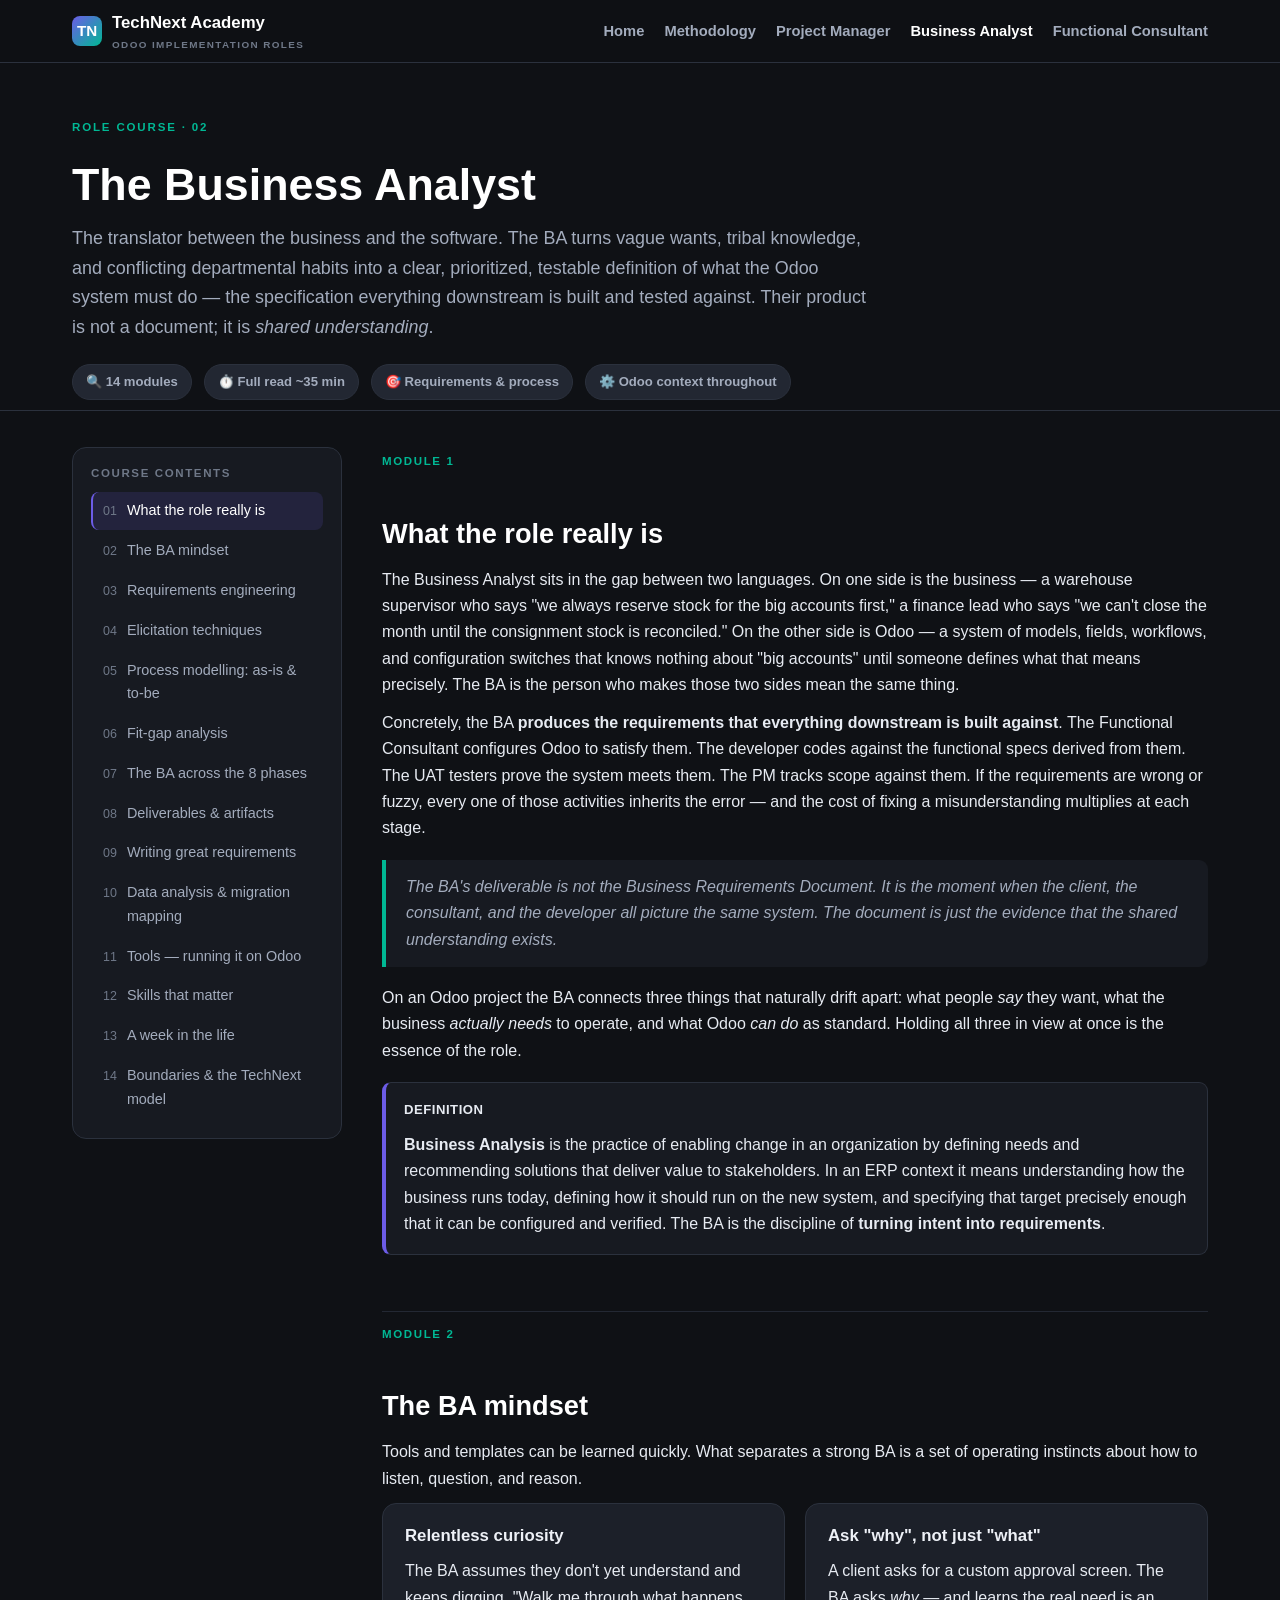
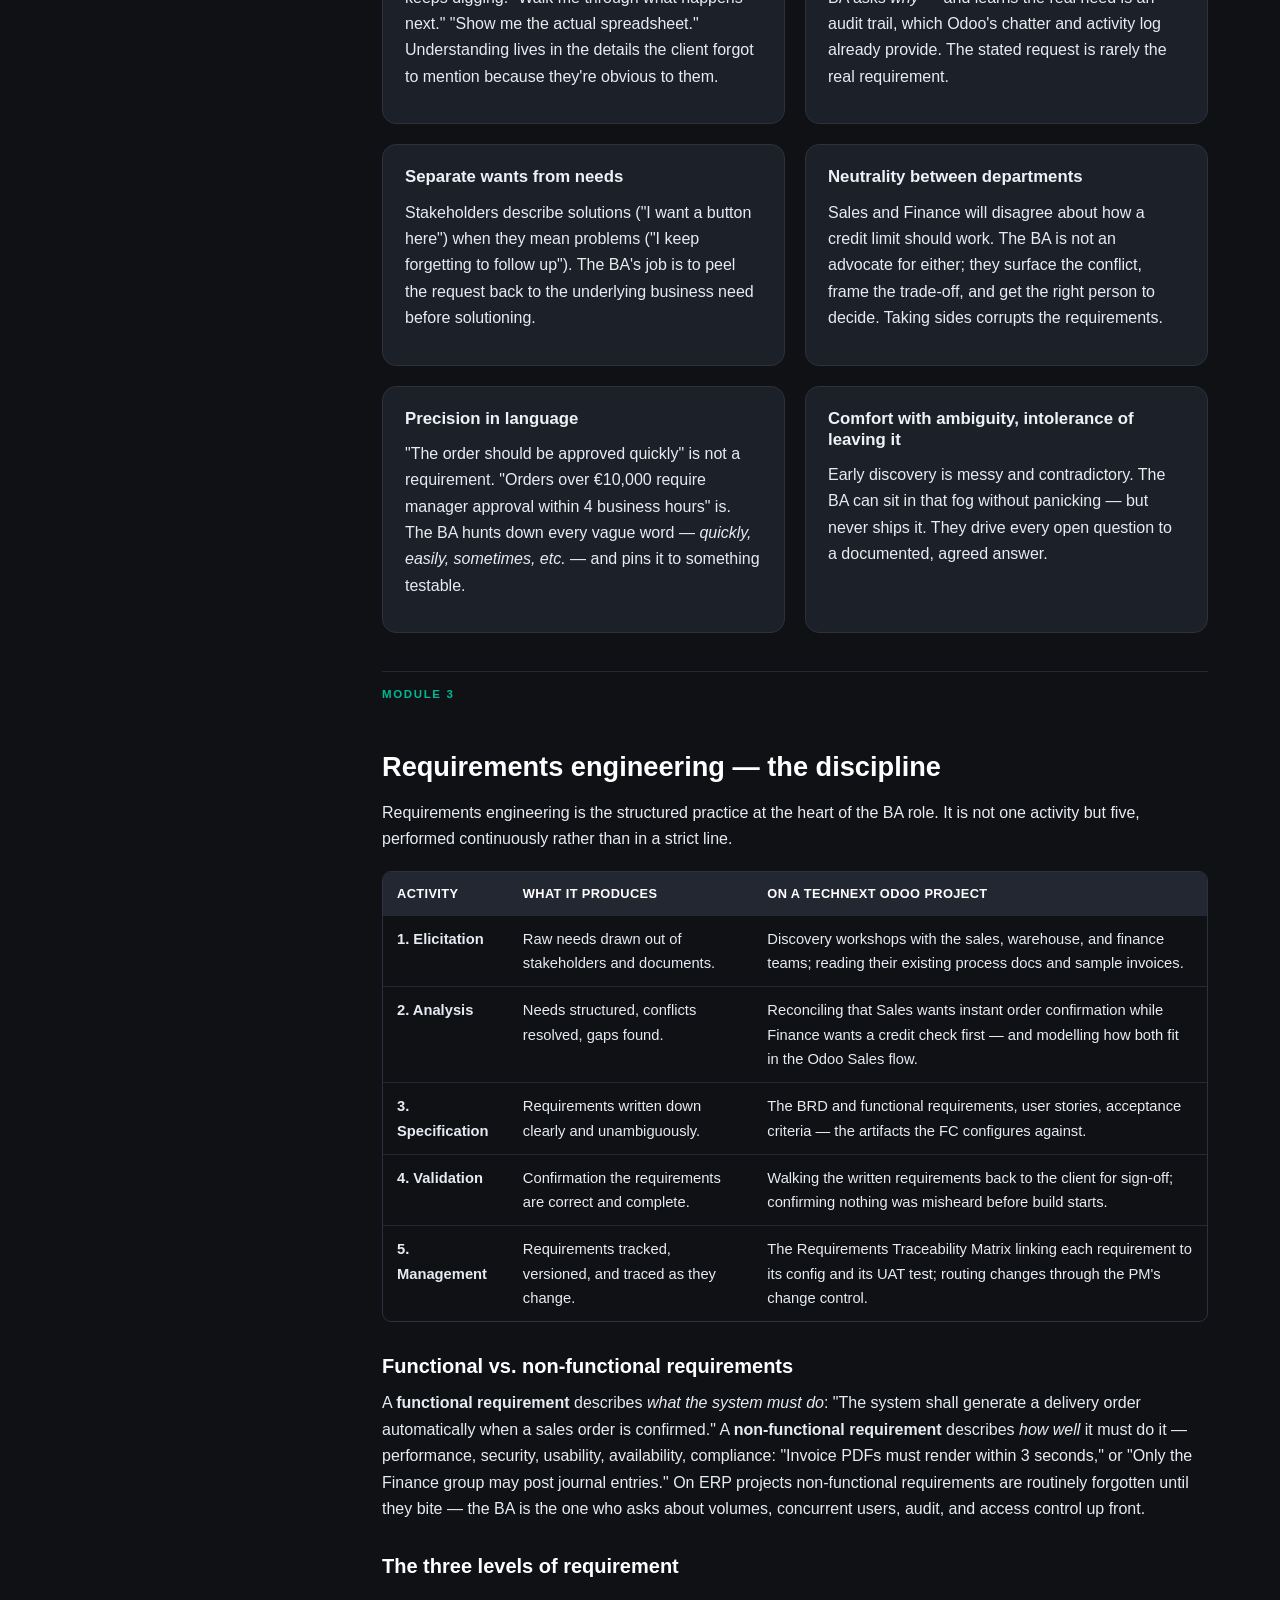
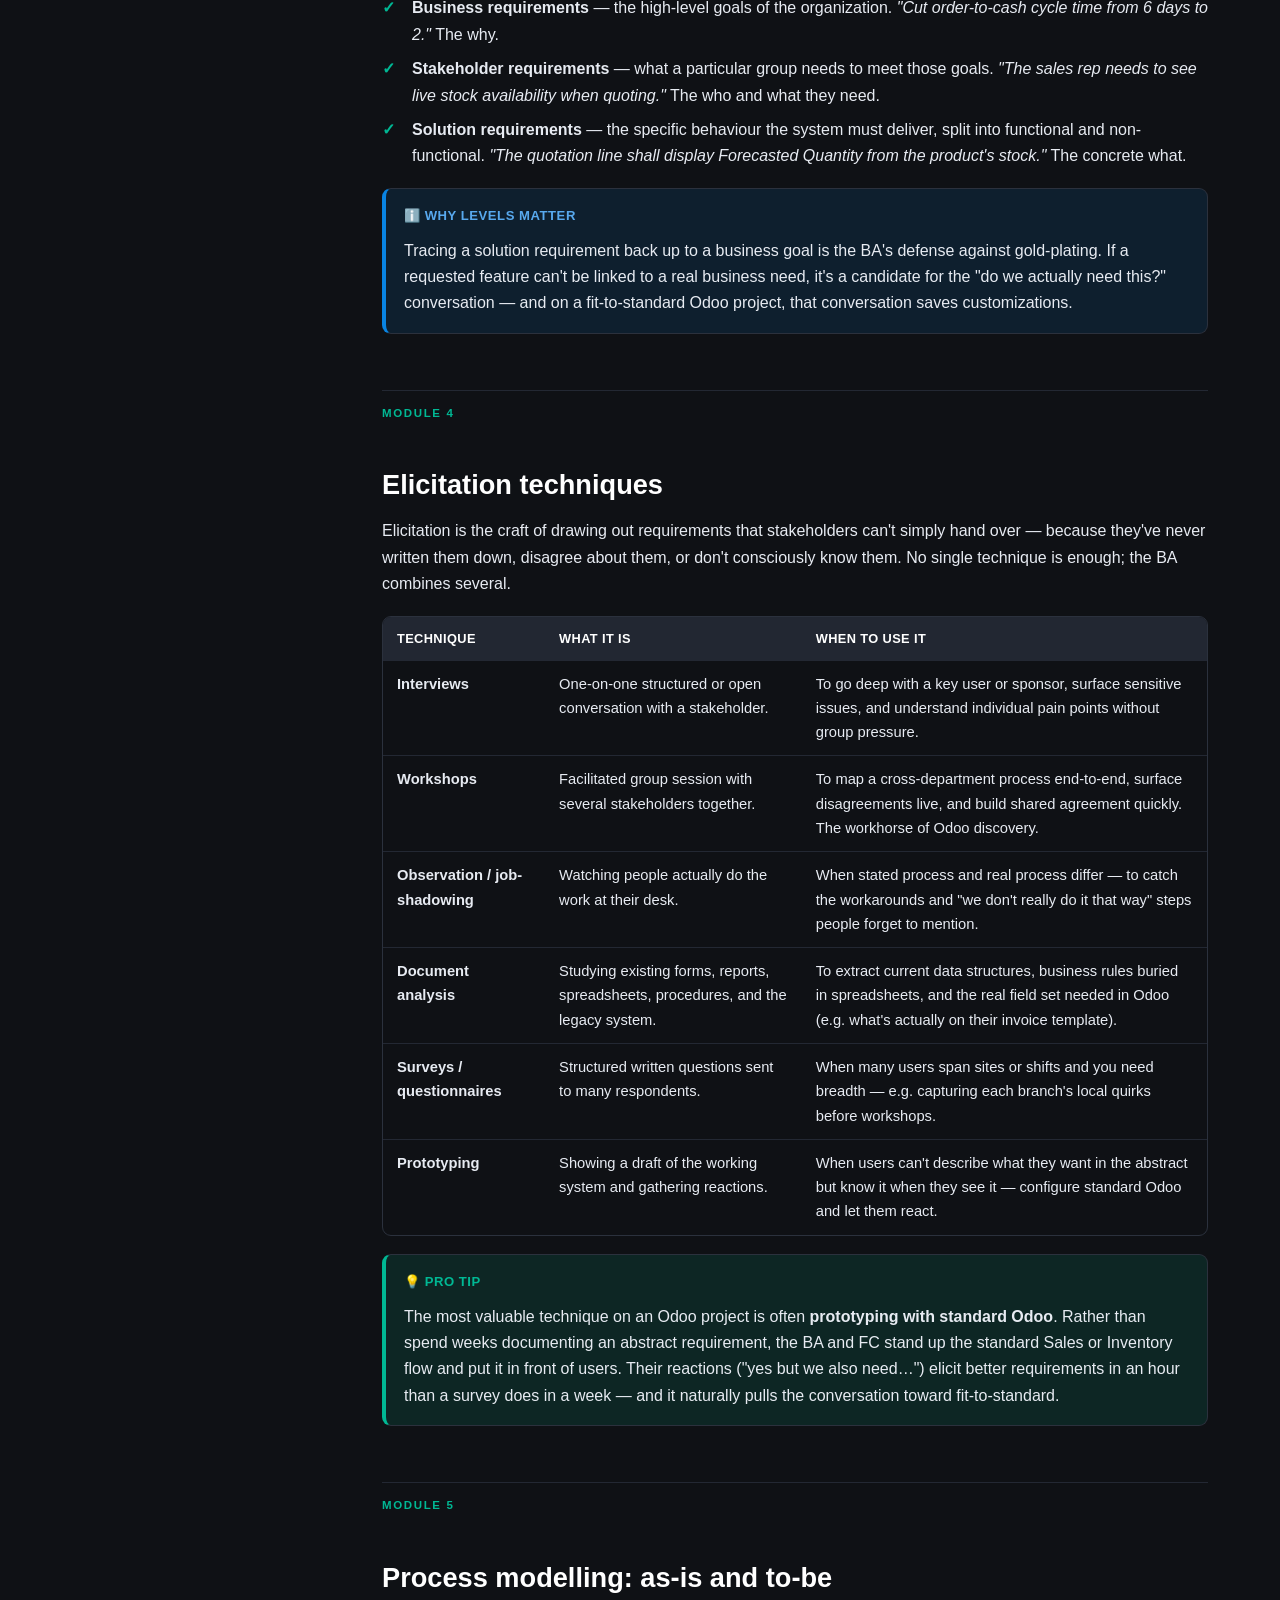
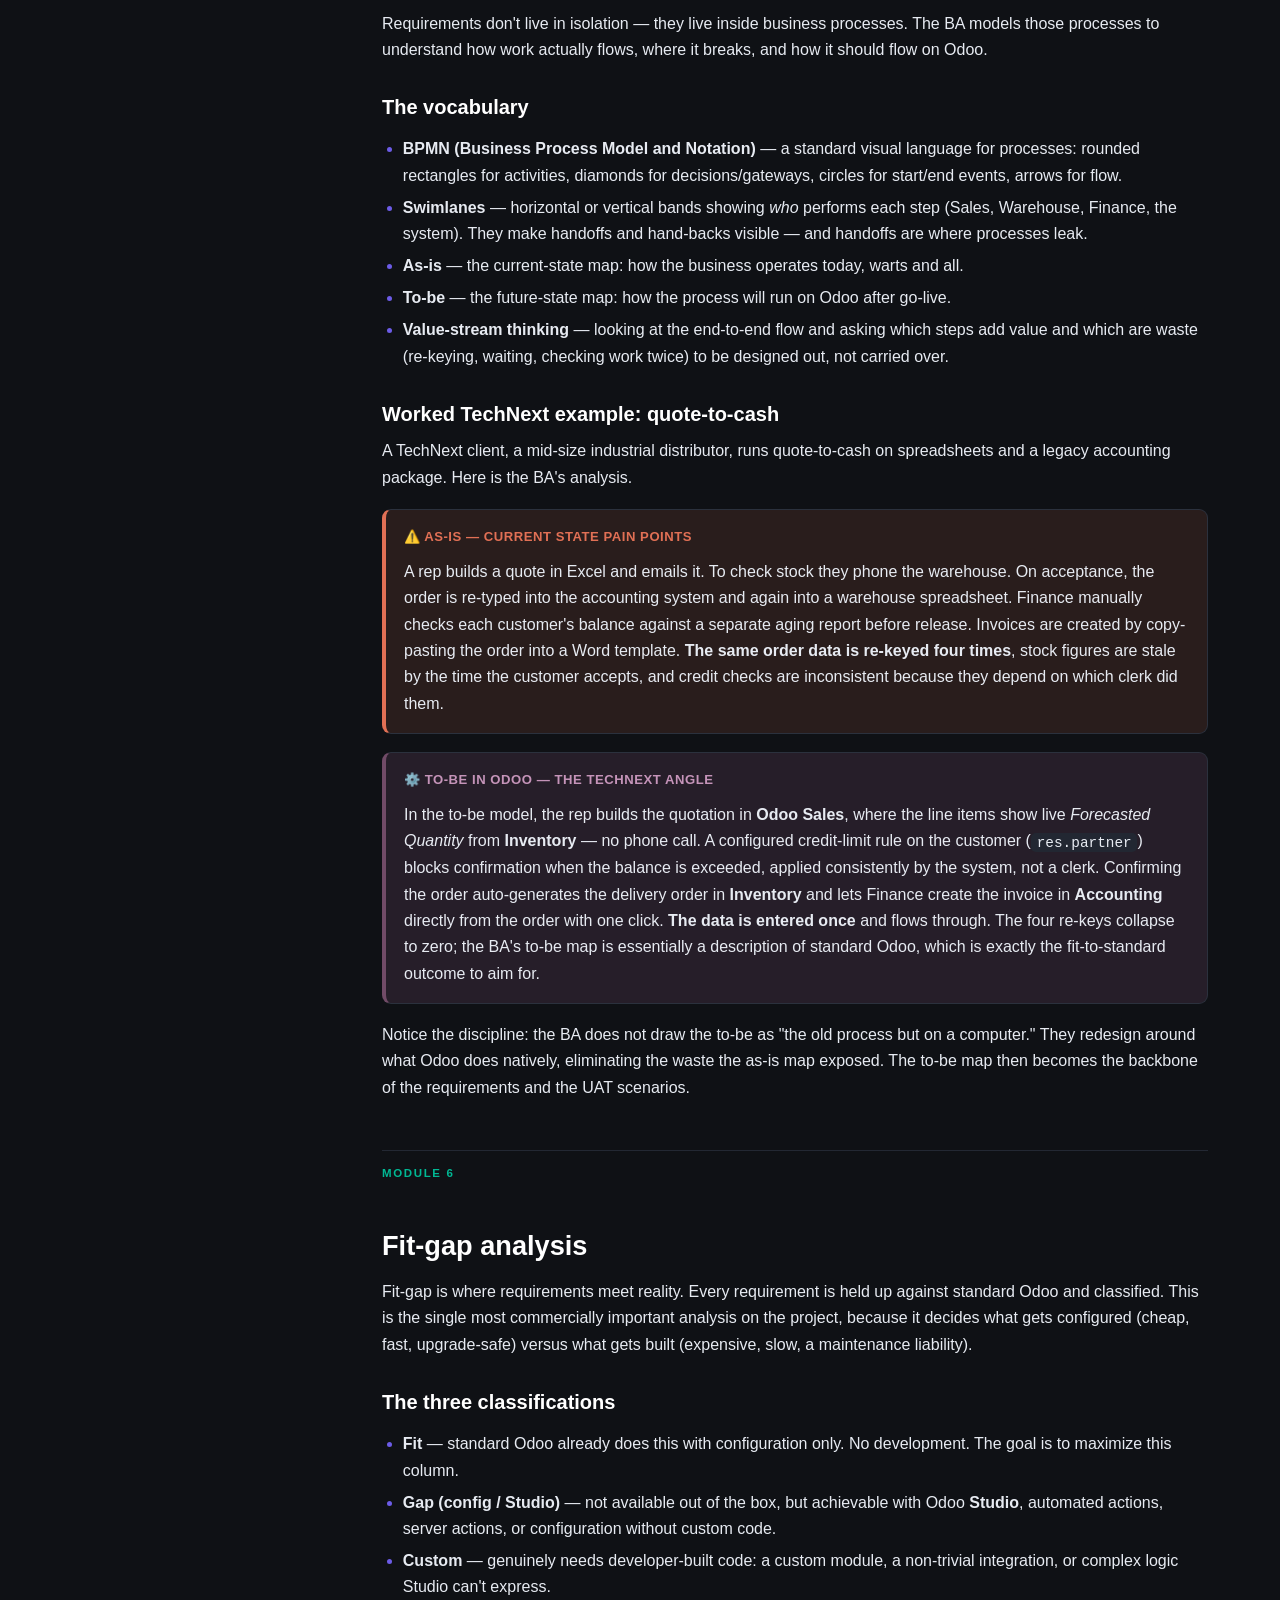
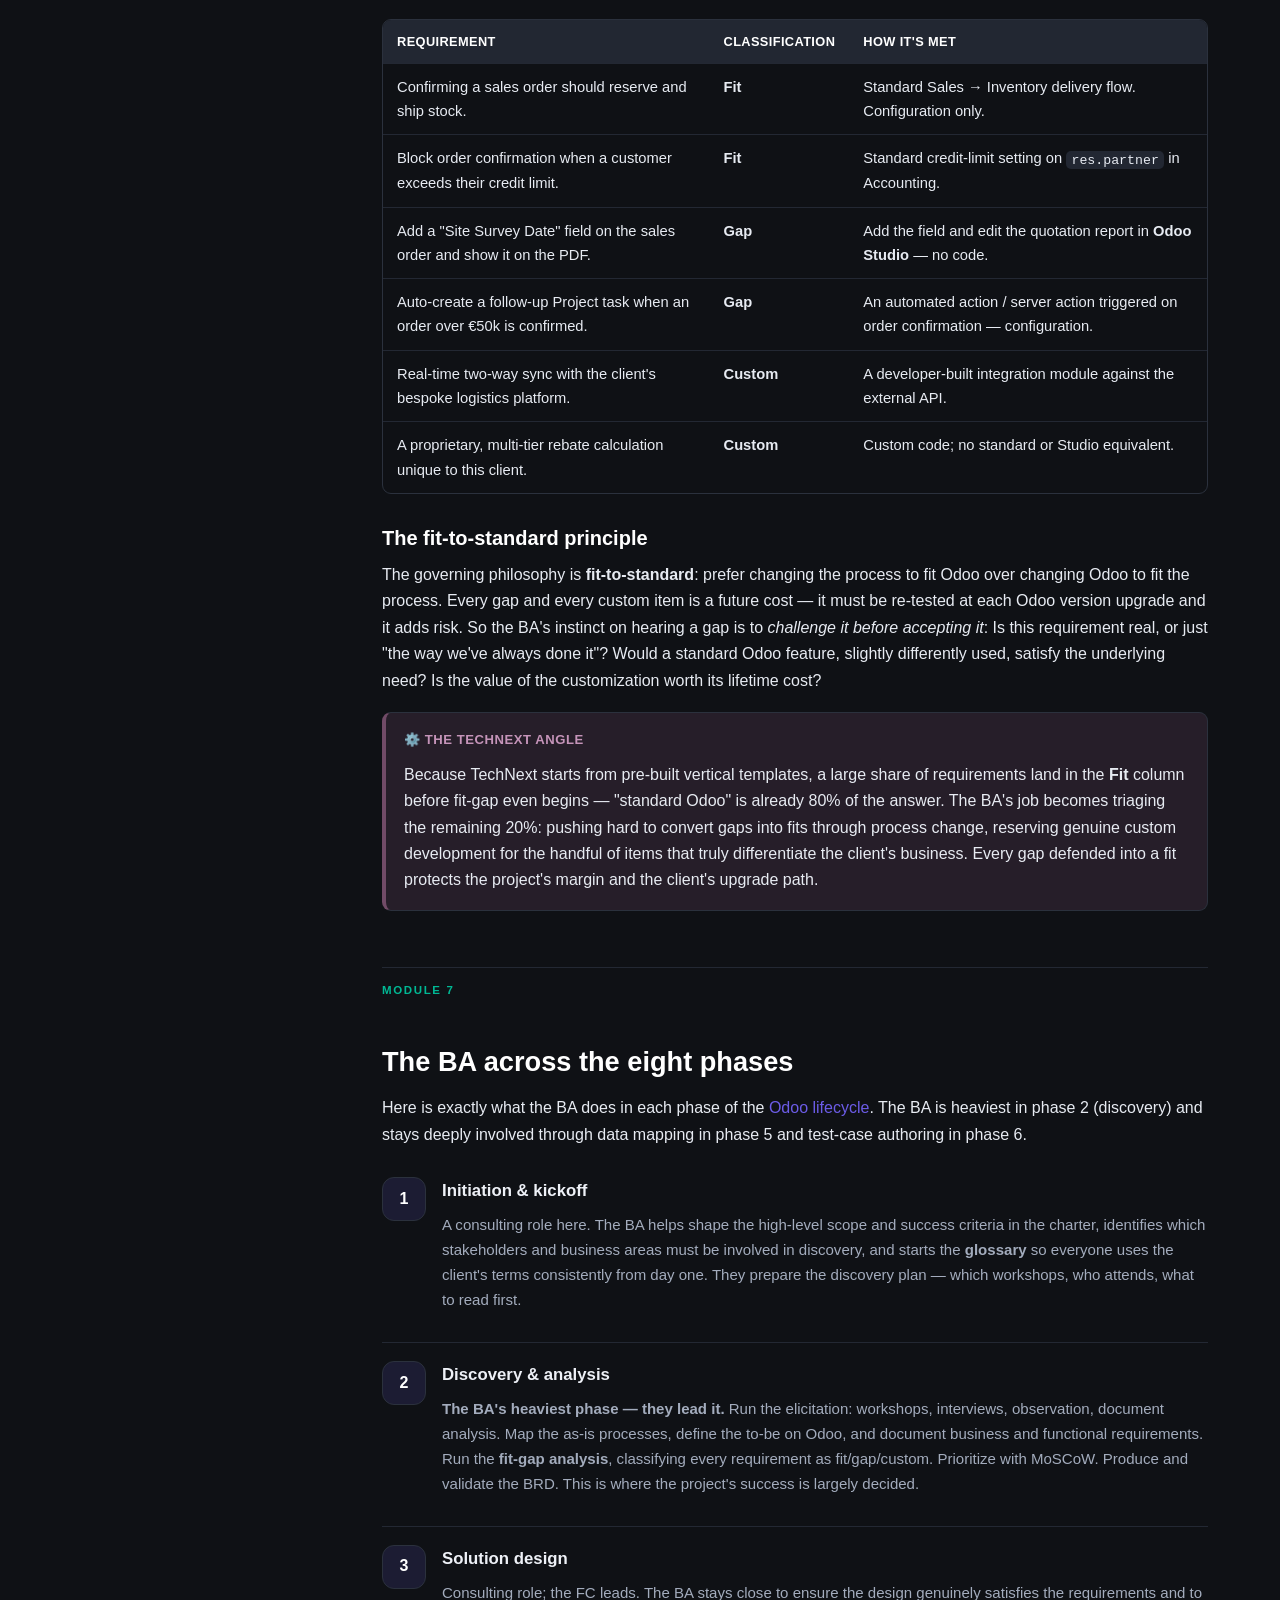
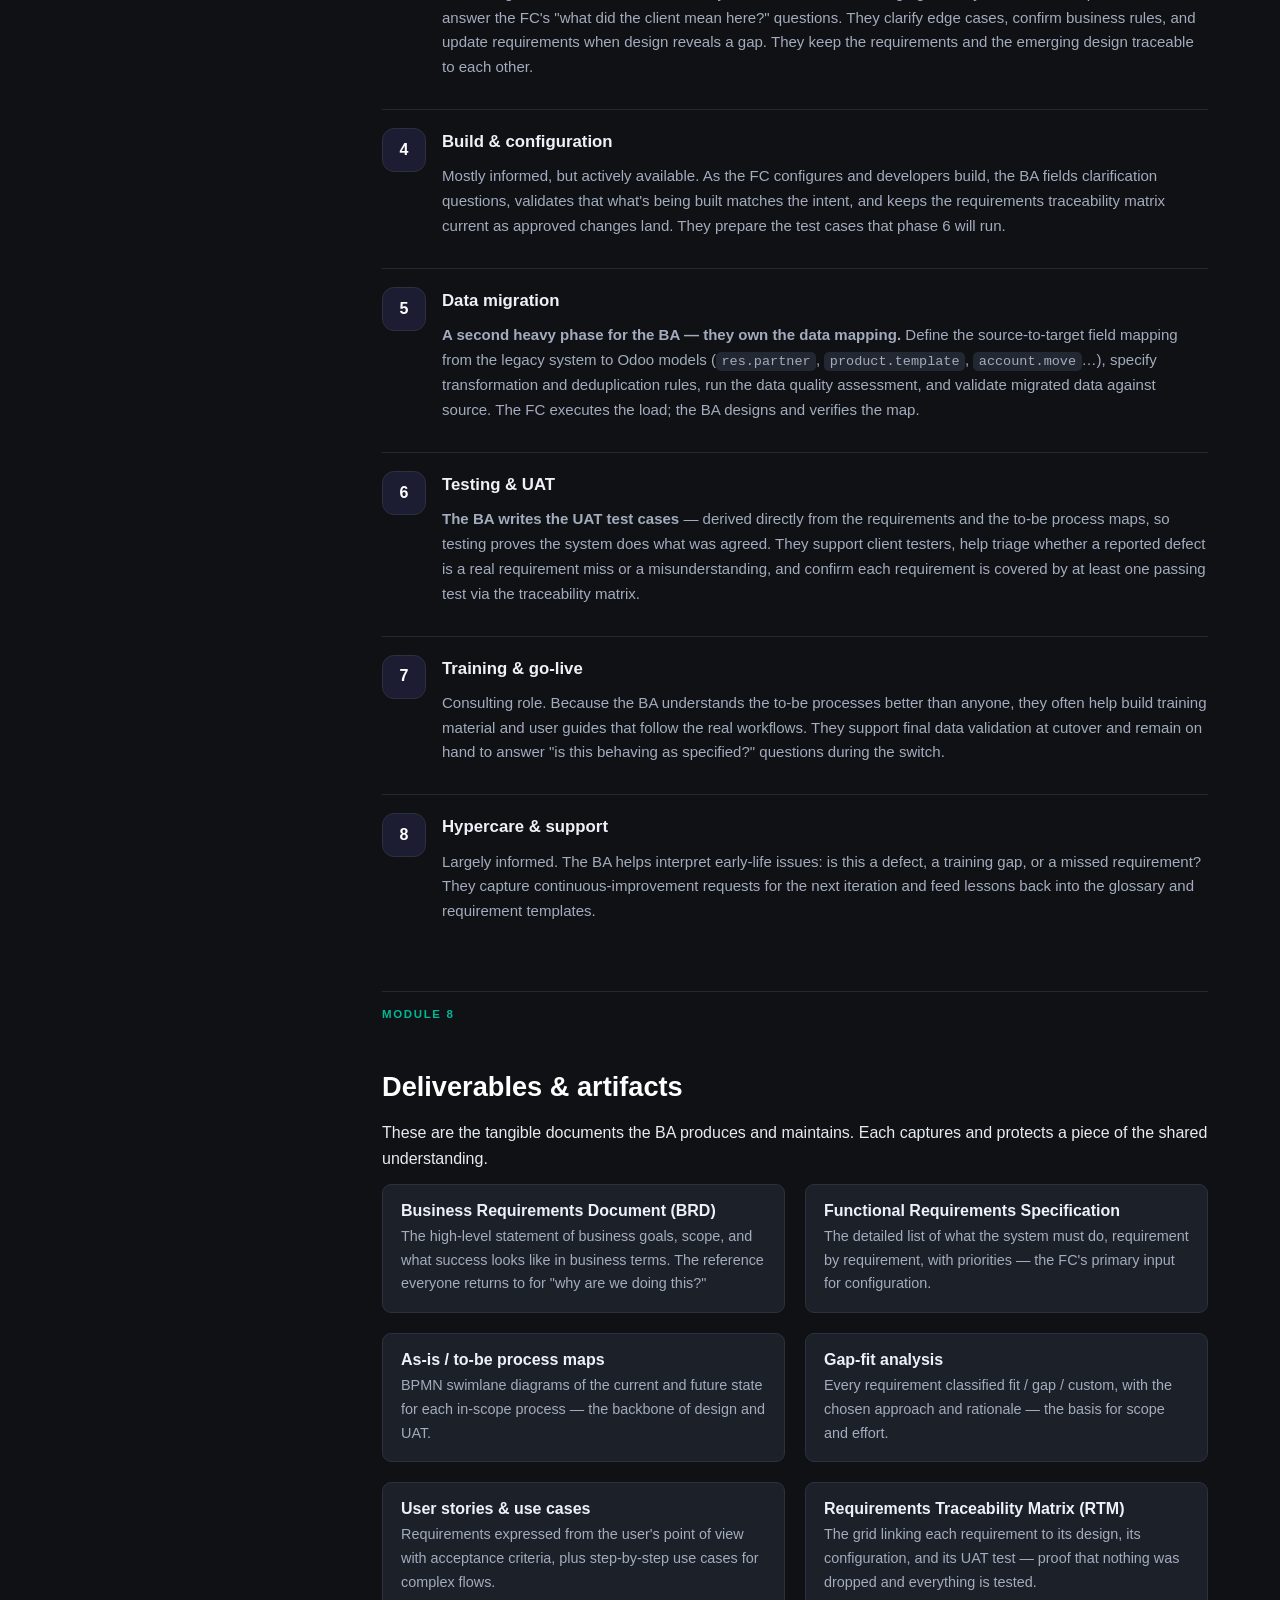
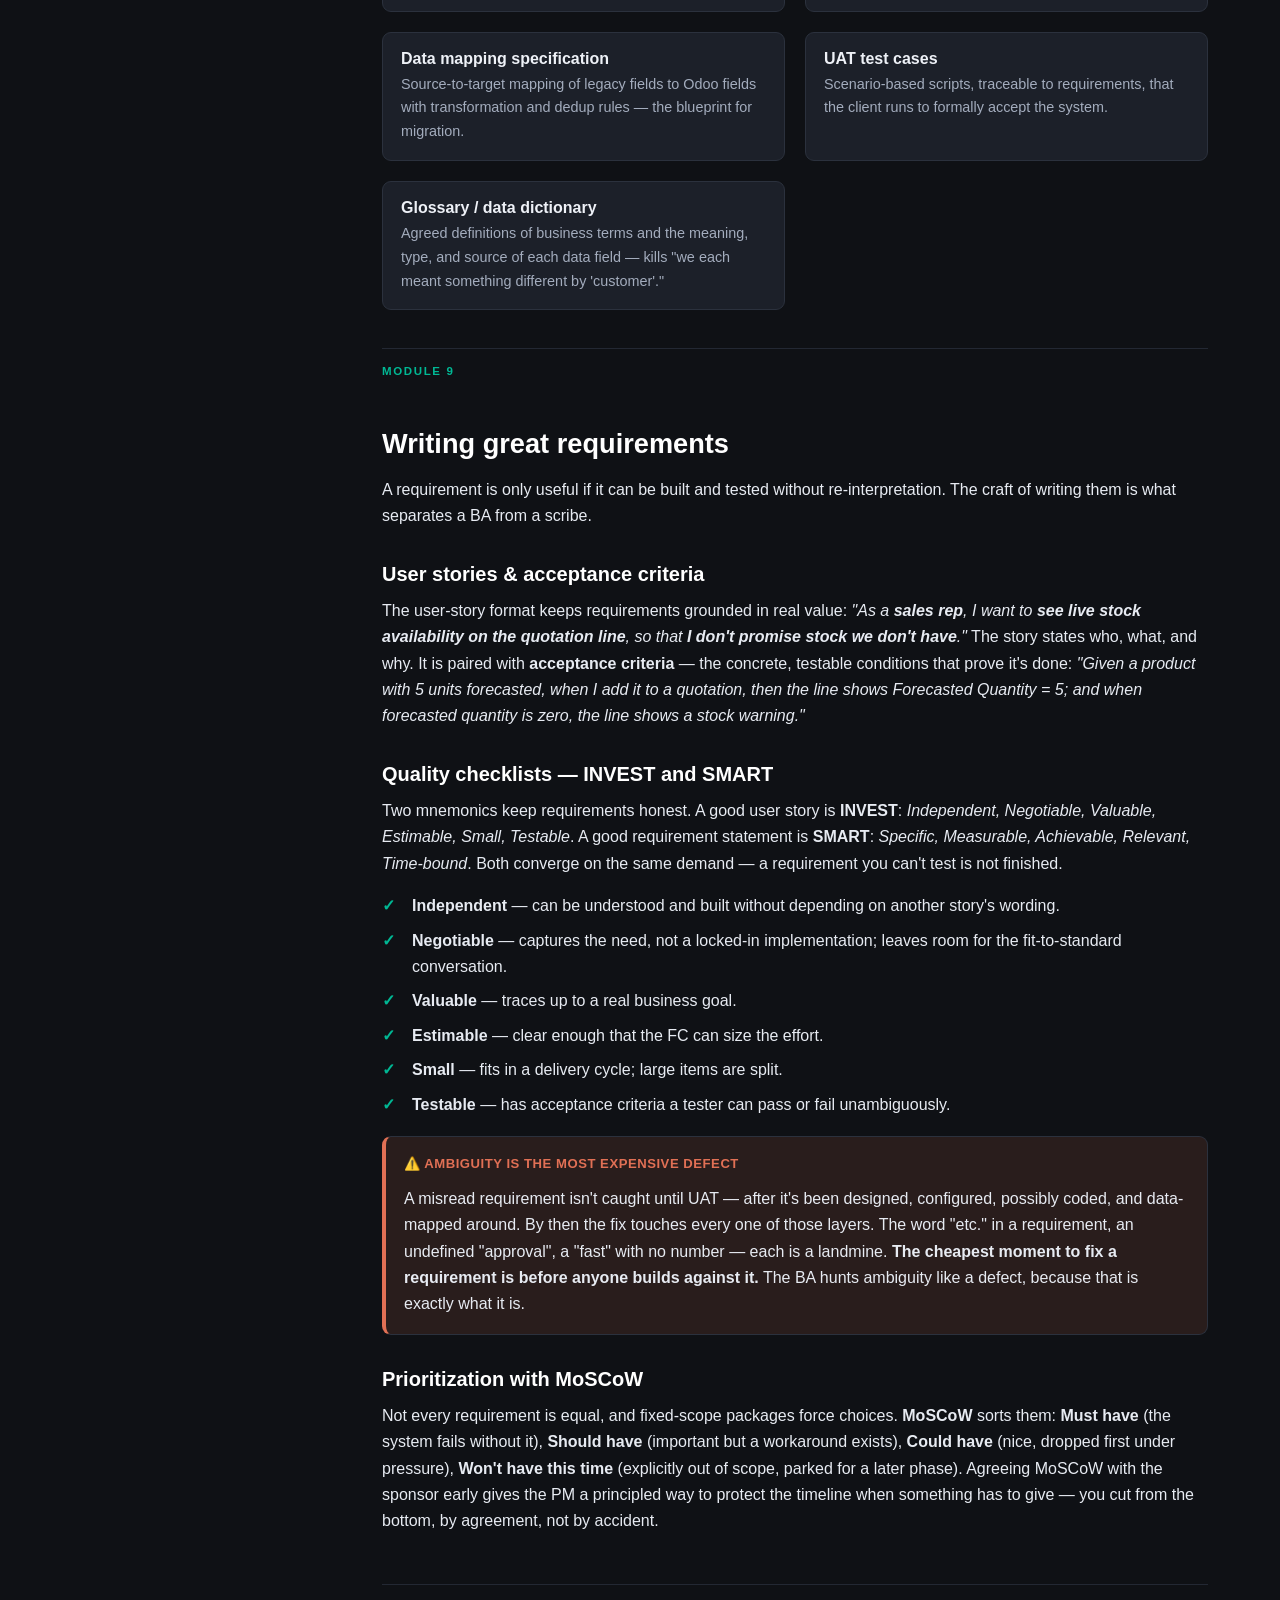
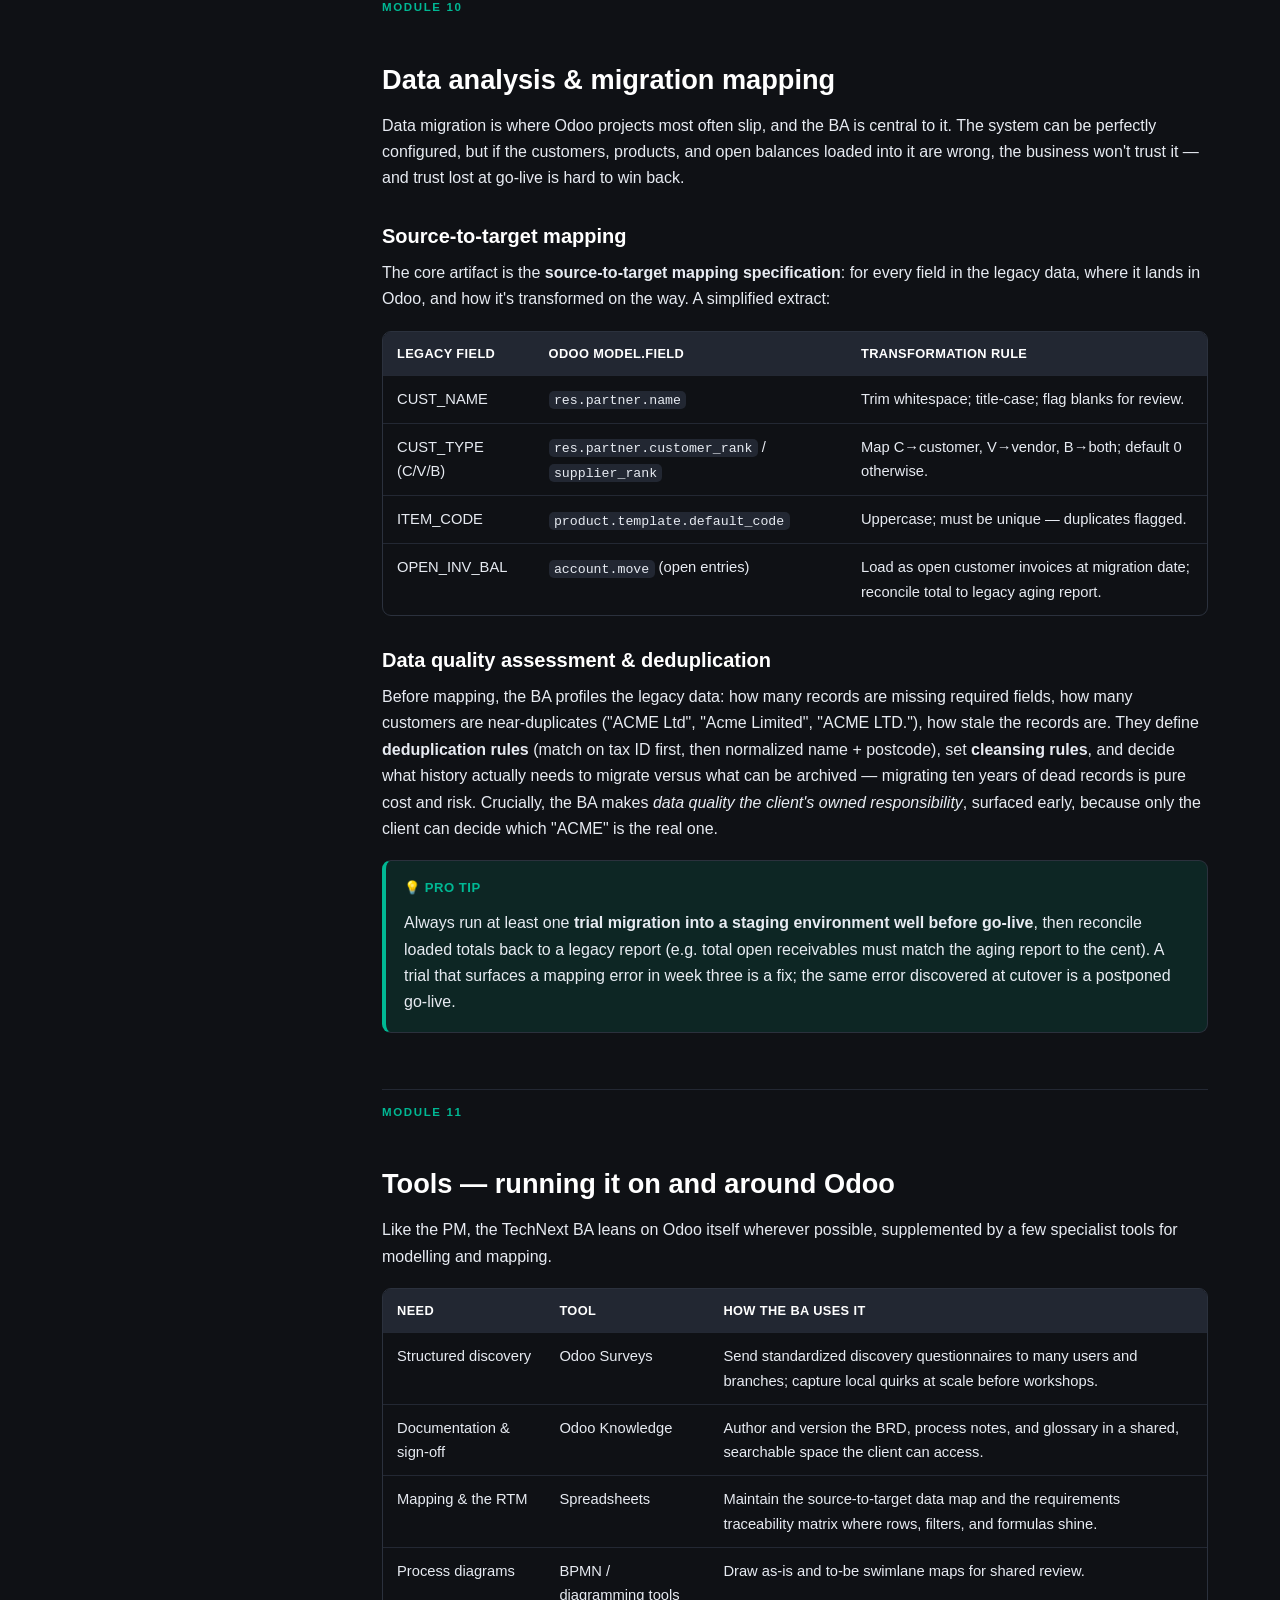
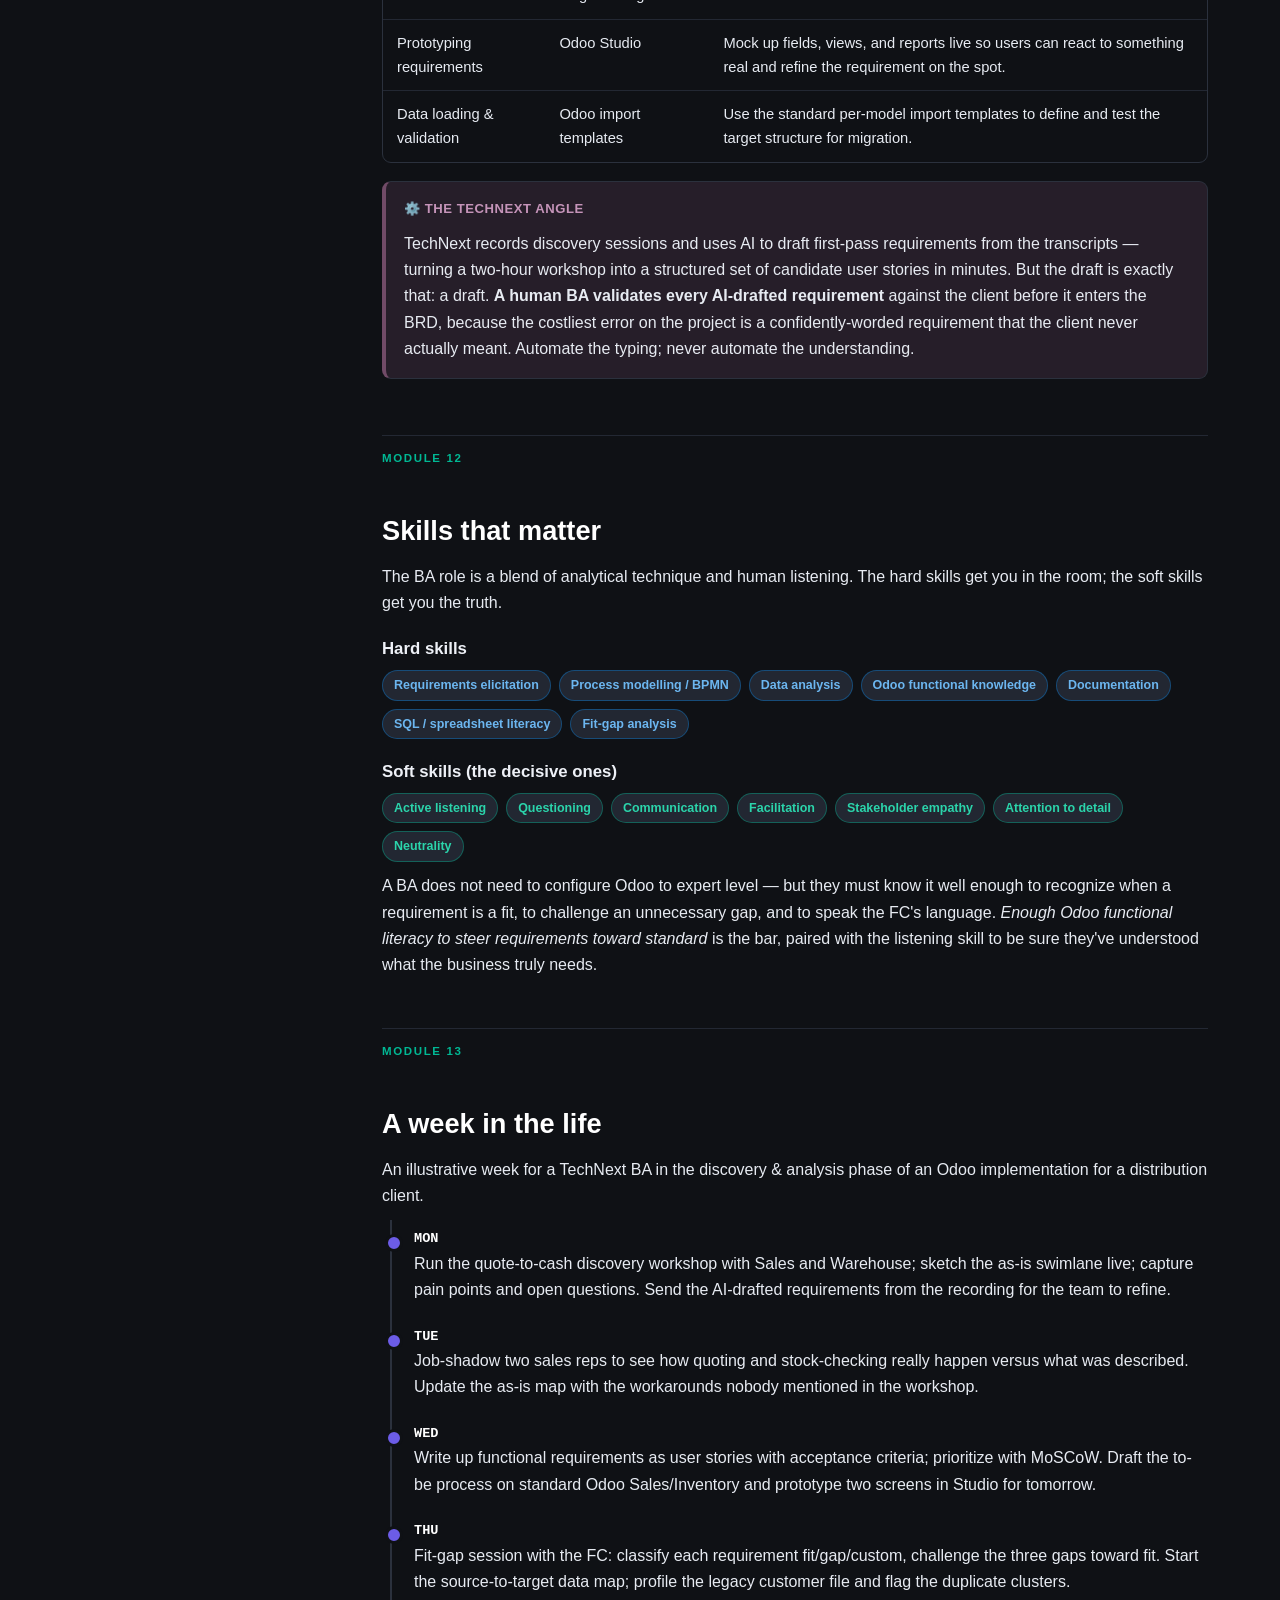
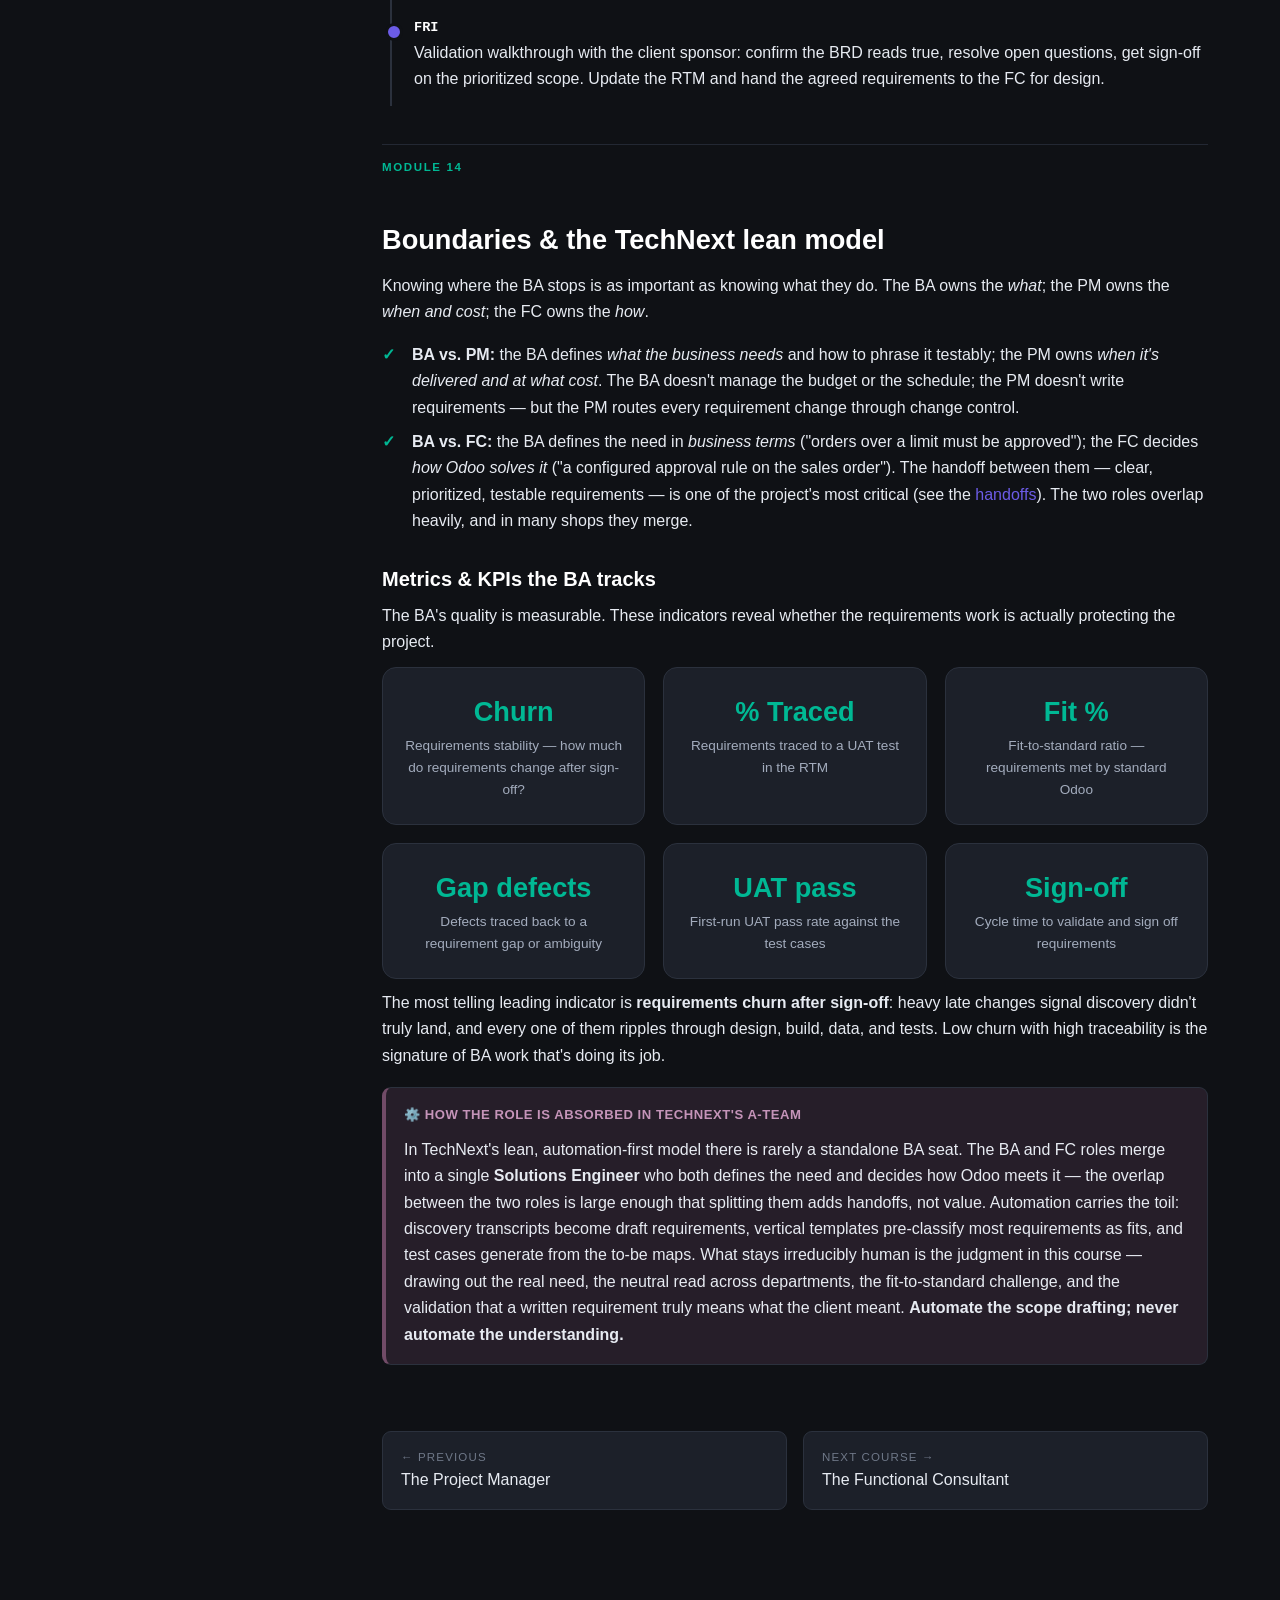
==== website/business-analyst.html @ 018022a5 "Add Business Analyst course page 14-module Business Analyst course covering requirements engineering" ====
<!DOCTYPE html>
<html lang="en">
<head>
<meta charset="UTF-8" />
<meta name="viewport" content="width=device-width, initial-scale=1.0" />
<title>The Business Analyst — TechNext Academy</title>
<meta name="description" content="A comprehensive course on the Business Analyst role in an Odoo ERP implementation: requirements engineering, elicitation, process modelling, fit-gap, the lifecycle, deliverables, data mapping, tools, skills, KPIs, and collaboration — in the context of TechNext." />
<link rel="stylesheet" href="assets/styles.css" />
</head>
<body>
<div class="progress-bar"></div>

<nav class="topnav">
  <div class="inner">
    <a class="brand" href="index.html"><span class="logo">TN</span><span>TechNext Academy<small>Odoo Implementation Roles</small></span></a>
    <button class="nav-toggle" aria-label="Menu">☰</button>
    <div class="navlinks">
      <a href="index.html">Home</a>
      <a href="methodology.html">Methodology</a>
      <a href="project-manager.html">Project Manager</a>
      <a href="business-analyst.html" class="active">Business Analyst</a>
      <a href="functional-consultant.html">Functional Consultant</a>
    </div>
  </div>
</nav>

<header class="course-head">
  <div class="wrap">
    <span class="eyebrow">Role Course · 02</span>
    <h1>The Business Analyst</h1>
    <p class="lead">The translator between the business and the software. The BA turns vague wants, tribal knowledge, and conflicting departmental habits into a clear, prioritized, testable definition of what the Odoo system must do — the specification everything downstream is built and tested against. Their product is not a document; it is <em>shared understanding</em>.</p>
    <div class="course-meta">
      <span class="chip">🔍 14 modules</span>
      <span class="chip">⏱️ Full read ~35 min</span>
      <span class="chip">🎯 Requirements &amp; process</span>
      <span class="chip">⚙️ Odoo context throughout</span>
    </div>
  </div>
</header>

<div class="wrap">
<div class="course-layout">

  <aside class="toc">
    <h4>Course contents</h4>
    <ol>
      <li><a href="#what">What the role really is</a></li>
      <li><a href="#mindset">The BA mindset</a></li>
      <li><a href="#requirements">Requirements engineering</a></li>
      <li><a href="#elicitation">Elicitation techniques</a></li>
      <li><a href="#process">Process modelling: as-is &amp; to-be</a></li>
      <li><a href="#fitgap">Fit-gap analysis</a></li>
      <li><a href="#lifecycle">The BA across the 8 phases</a></li>
      <li><a href="#deliverables">Deliverables &amp; artifacts</a></li>
      <li><a href="#writing">Writing great requirements</a></li>
      <li><a href="#data">Data analysis &amp; migration mapping</a></li>
      <li><a href="#tools">Tools — running it on Odoo</a></li>
      <li><a href="#skills">Skills that matter</a></li>
      <li><a href="#day">A week in the life</a></li>
      <li><a href="#boundaries">Boundaries &amp; the TechNext model</a></li>
    </ol>
  </aside>

  <main class="content">

    <section id="what">
      <span class="module-label">Module 1</span>
      <h2>What the role really is</h2>
      <p>The Business Analyst sits in the gap between two languages. On one side is the business — a warehouse supervisor who says "we always reserve stock for the big accounts first," a finance lead who says "we can't close the month until the consignment stock is reconciled." On the other side is Odoo — a system of models, fields, workflows, and configuration switches that knows nothing about "big accounts" until someone defines what that means precisely. The BA is the person who makes those two sides mean the same thing.</p>
      <p>Concretely, the BA <strong>produces the requirements that everything downstream is built against</strong>. The Functional Consultant configures Odoo to satisfy them. The developer codes against the functional specs derived from them. The UAT testers prove the system meets them. The PM tracks scope against them. If the requirements are wrong or fuzzy, every one of those activities inherits the error — and the cost of fixing a misunderstanding multiplies at each stage.</p>
      <blockquote>The BA's deliverable is not the Business Requirements Document. It is the moment when the client, the consultant, and the developer all picture the same system. The document is just the evidence that the shared understanding exists.</blockquote>
      <p>On an Odoo project the BA connects three things that naturally drift apart: what people <em>say</em> they want, what the business <em>actually needs</em> to operate, and what Odoo <em>can do</em> as standard. Holding all three in view at once is the essence of the role.</p>
      <div class="callout">
        <div class="c-title">Definition</div>
        <p><strong>Business Analysis</strong> is the practice of enabling change in an organization by defining needs and recommending solutions that deliver value to stakeholders. In an ERP context it means understanding how the business runs today, defining how it should run on the new system, and specifying that target precisely enough that it can be configured and verified. The BA is the discipline of <strong>turning intent into requirements</strong>.</p>
      </div>
    </section>

    <section id="mindset">
      <span class="module-label">Module 2</span>
      <h2>The BA mindset</h2>
      <p>Tools and templates can be learned quickly. What separates a strong BA is a set of operating instincts about how to listen, question, and reason.</p>
      <div class="grid-2">
        <div class="card"><h4>Relentless curiosity</h4><p>The BA assumes they don't yet understand and keeps digging. "Walk me through what happens next." "Show me the actual spreadsheet." Understanding lives in the details the client forgot to mention because they're obvious to them.</p></div>
        <div class="card"><h4>Ask "why", not just "what"</h4><p>A client asks for a custom approval screen. The BA asks <em>why</em> — and learns the real need is an audit trail, which Odoo's chatter and activity log already provide. The stated request is rarely the real requirement.</p></div>
        <div class="card"><h4>Separate wants from needs</h4><p>Stakeholders describe solutions ("I want a button here") when they mean problems ("I keep forgetting to follow up"). The BA's job is to peel the request back to the underlying business need before solutioning.</p></div>
        <div class="card"><h4>Neutrality between departments</h4><p>Sales and Finance will disagree about how a credit limit should work. The BA is not an advocate for either; they surface the conflict, frame the trade-off, and get the right person to decide. Taking sides corrupts the requirements.</p></div>
        <div class="card"><h4>Precision in language</h4><p>"The order should be approved quickly" is not a requirement. "Orders over €10,000 require manager approval within 4 business hours" is. The BA hunts down every vague word — <em>quickly, easily, sometimes, etc.</em> — and pins it to something testable.</p></div>
        <div class="card"><h4>Comfort with ambiguity, intolerance of leaving it</h4><p>Early discovery is messy and contradictory. The BA can sit in that fog without panicking — but never ships it. They drive every open question to a documented, agreed answer.</p></div>
      </div>
    </section>

    <section id="requirements">
      <span class="module-label">Module 3</span>
      <h2>Requirements engineering — the discipline</h2>
      <p>Requirements engineering is the structured practice at the heart of the BA role. It is not one activity but five, performed continuously rather than in a strict line.</p>
      <div class="tbl-wrap">
        <table>
          <thead><tr><th>Activity</th><th>What it produces</th><th>On a TechNext Odoo project</th></tr></thead>
          <tbody>
            <tr><td><strong>1. Elicitation</strong></td><td>Raw needs drawn out of stakeholders and documents.</td><td>Discovery workshops with the sales, warehouse, and finance teams; reading their existing process docs and sample invoices.</td></tr>
            <tr><td><strong>2. Analysis</strong></td><td>Needs structured, conflicts resolved, gaps found.</td><td>Reconciling that Sales wants instant order confirmation while Finance wants a credit check first — and modelling how both fit in the Odoo Sales flow.</td></tr>
            <tr><td><strong>3. Specification</strong></td><td>Requirements written down clearly and unambiguously.</td><td>The BRD and functional requirements, user stories, acceptance criteria — the artifacts the FC configures against.</td></tr>
            <tr><td><strong>4. Validation</strong></td><td>Confirmation the requirements are correct and complete.</td><td>Walking the written requirements back to the client for sign-off; confirming nothing was misheard before build starts.</td></tr>
            <tr><td><strong>5. Management</strong></td><td>Requirements tracked, versioned, and traced as they change.</td><td>The Requirements Traceability Matrix linking each requirement to its config and its UAT test; routing changes through the PM's change control.</td></tr>
          </tbody>
        </table>
      </div>
      <h3>Functional vs. non-functional requirements</h3>
      <p>A <strong>functional requirement</strong> describes <em>what the system must do</em>: "The system shall generate a delivery order automatically when a sales order is confirmed." A <strong>non-functional requirement</strong> describes <em>how well</em> it must do it — performance, security, usability, availability, compliance: "Invoice PDFs must render within 3 seconds," or "Only the Finance group may post journal entries." On ERP projects non-functional requirements are routinely forgotten until they bite — the BA is the one who asks about volumes, concurrent users, audit, and access control up front.</p>
      <h3>The three levels of requirement</h3>
      <ul class="checks">
        <li><strong>Business requirements</strong> — the high-level goals of the organization. <em>"Cut order-to-cash cycle time from 6 days to 2."</em> The why.</li>
        <li><strong>Stakeholder requirements</strong> — what a particular group needs to meet those goals. <em>"The sales rep needs to see live stock availability when quoting."</em> The who and what they need.</li>
        <li><strong>Solution requirements</strong> — the specific behaviour the system must deliver, split into functional and non-functional. <em>"The quotation line shall display Forecasted Quantity from the product's stock."</em> The concrete what.</li>
      </ul>
      <div class="callout info">
        <div class="c-title">ℹ️ Why levels matter</div>
        <p>Tracing a solution requirement back up to a business goal is the BA's defense against gold-plating. If a requested feature can't be linked to a real business need, it's a candidate for the "do we actually need this?" conversation — and on a fit-to-standard Odoo project, that conversation saves customizations.</p>
      </div>
    </section>

    <section id="elicitation">
      <span class="module-label">Module 4</span>
      <h2>Elicitation techniques</h2>
      <p>Elicitation is the craft of drawing out requirements that stakeholders can't simply hand over — because they've never written them down, disagree about them, or don't consciously know them. No single technique is enough; the BA combines several.</p>
      <div class="tbl-wrap">
        <table>
          <thead><tr><th>Technique</th><th>What it is</th><th>When to use it</th></tr></thead>
          <tbody>
            <tr><td><strong>Interviews</strong></td><td>One-on-one structured or open conversation with a stakeholder.</td><td>To go deep with a key user or sponsor, surface sensitive issues, and understand individual pain points without group pressure.</td></tr>
            <tr><td><strong>Workshops</strong></td><td>Facilitated group session with several stakeholders together.</td><td>To map a cross-department process end-to-end, surface disagreements live, and build shared agreement quickly. The workhorse of Odoo discovery.</td></tr>
            <tr><td><strong>Observation / job-shadowing</strong></td><td>Watching people actually do the work at their desk.</td><td>When stated process and real process differ — to catch the workarounds and "we don't really do it that way" steps people forget to mention.</td></tr>
            <tr><td><strong>Document analysis</strong></td><td>Studying existing forms, reports, spreadsheets, procedures, and the legacy system.</td><td>To extract current data structures, business rules buried in spreadsheets, and the real field set needed in Odoo (e.g. what's actually on their invoice template).</td></tr>
            <tr><td><strong>Surveys / questionnaires</strong></td><td>Structured written questions sent to many respondents.</td><td>When many users span sites or shifts and you need breadth — e.g. capturing each branch's local quirks before workshops.</td></tr>
            <tr><td><strong>Prototyping</strong></td><td>Showing a draft of the working system and gathering reactions.</td><td>When users can't describe what they want in the abstract but know it when they see it — configure standard Odoo and let them react.</td></tr>
          </tbody>
        </table>
      </div>
      <div class="callout tip">
        <div class="c-title">💡 Pro tip</div>
        <p>The most valuable technique on an Odoo project is often <strong>prototyping with standard Odoo</strong>. Rather than spend weeks documenting an abstract requirement, the BA and FC stand up the standard Sales or Inventory flow and put it in front of users. Their reactions ("yes but we also need…") elicit better requirements in an hour than a survey does in a week — and it naturally pulls the conversation toward fit-to-standard.</p>
      </div>
    </section>

    <section id="process">
      <span class="module-label">Module 5</span>
      <h2>Process modelling: as-is and to-be</h2>
      <p>Requirements don't live in isolation — they live inside business processes. The BA models those processes to understand how work actually flows, where it breaks, and how it should flow on Odoo.</p>
      <h3>The vocabulary</h3>
      <ul>
        <li><strong>BPMN (Business Process Model and Notation)</strong> — a standard visual language for processes: rounded rectangles for activities, diamonds for decisions/gateways, circles for start/end events, arrows for flow.</li>
        <li><strong>Swimlanes</strong> — horizontal or vertical bands showing <em>who</em> performs each step (Sales, Warehouse, Finance, the system). They make handoffs and hand-backs visible — and handoffs are where processes leak.</li>
        <li><strong>As-is</strong> — the current-state map: how the business operates today, warts and all.</li>
        <li><strong>To-be</strong> — the future-state map: how the process will run on Odoo after go-live.</li>
        <li><strong>Value-stream thinking</strong> — looking at the end-to-end flow and asking which steps add value and which are waste (re-keying, waiting, checking work twice) to be designed out, not carried over.</li>
      </ul>
      <h3>Worked TechNext example: quote-to-cash</h3>
      <p>A TechNext client, a mid-size industrial distributor, runs quote-to-cash on spreadsheets and a legacy accounting package. Here is the BA's analysis.</p>
      <div class="callout warn">
        <div class="c-title">⚠️ As-is — current state pain points</div>
        <p>A rep builds a quote in Excel and emails it. To check stock they phone the warehouse. On acceptance, the order is re-typed into the accounting system and again into a warehouse spreadsheet. Finance manually checks each customer's balance against a separate aging report before release. Invoices are created by copy-pasting the order into a Word template. <strong>The same order data is re-keyed four times</strong>, stock figures are stale by the time the customer accepts, and credit checks are inconsistent because they depend on which clerk did them.</p>
      </div>
      <div class="callout odoo">
        <div class="c-title">⚙️ To-be in Odoo — the TechNext angle</div>
        <p>In the to-be model, the rep builds the quotation in <strong>Odoo Sales</strong>, where the line items show live <em>Forecasted Quantity</em> from <strong>Inventory</strong> — no phone call. A configured credit-limit rule on the customer (<code>res.partner</code>) blocks confirmation when the balance is exceeded, applied consistently by the system, not a clerk. Confirming the order auto-generates the delivery order in <strong>Inventory</strong> and lets Finance create the invoice in <strong>Accounting</strong> directly from the order with one click. <strong>The data is entered once</strong> and flows through. The four re-keys collapse to zero; the BA's to-be map is essentially a description of standard Odoo, which is exactly the fit-to-standard outcome to aim for.</p>
      </div>
      <p>Notice the discipline: the BA does not draw the to-be as "the old process but on a computer." They redesign around what Odoo does natively, eliminating the waste the as-is map exposed. The to-be map then becomes the backbone of the requirements and the UAT scenarios.</p>
    </section>

    <section id="fitgap">
      <span class="module-label">Module 6</span>
      <h2>Fit-gap analysis</h2>
      <p>Fit-gap is where requirements meet reality. Every requirement is held up against standard Odoo and classified. This is the single most commercially important analysis on the project, because it decides what gets configured (cheap, fast, upgrade-safe) versus what gets built (expensive, slow, a maintenance liability).</p>
      <h3>The three classifications</h3>
      <ul>
        <li><strong>Fit</strong> — standard Odoo already does this with configuration only. No development. The goal is to maximize this column.</li>
        <li><strong>Gap (config / Studio)</strong> — not available out of the box, but achievable with Odoo <strong>Studio</strong>, automated actions, server actions, or configuration without custom code.</li>
        <li><strong>Custom</strong> — genuinely needs developer-built code: a custom module, a non-trivial integration, or complex logic Studio can't express.</li>
      </ul>
      <div class="tbl-wrap">
        <table>
          <thead><tr><th>Requirement</th><th>Classification</th><th>How it's met</th></tr></thead>
          <tbody>
            <tr><td>Confirming a sales order should reserve and ship stock.</td><td><strong>Fit</strong></td><td>Standard Sales → Inventory delivery flow. Configuration only.</td></tr>
            <tr><td>Block order confirmation when a customer exceeds their credit limit.</td><td><strong>Fit</strong></td><td>Standard credit-limit setting on <code>res.partner</code> in Accounting.</td></tr>
            <tr><td>Add a "Site Survey Date" field on the sales order and show it on the PDF.</td><td><strong>Gap</strong></td><td>Add the field and edit the quotation report in <strong>Odoo Studio</strong> — no code.</td></tr>
            <tr><td>Auto-create a follow-up Project task when an order over €50k is confirmed.</td><td><strong>Gap</strong></td><td>An automated action / server action triggered on order confirmation — configuration.</td></tr>
            <tr><td>Real-time two-way sync with the client's bespoke logistics platform.</td><td><strong>Custom</strong></td><td>A developer-built integration module against the external API.</td></tr>
            <tr><td>A proprietary, multi-tier rebate calculation unique to this client.</td><td><strong>Custom</strong></td><td>Custom code; no standard or Studio equivalent.</td></tr>
          </tbody>
        </table>
      </div>
      <h3>The fit-to-standard principle</h3>
      <p>The governing philosophy is <strong>fit-to-standard</strong>: prefer changing the process to fit Odoo over changing Odoo to fit the process. Every gap and every custom item is a future cost — it must be re-tested at each Odoo version upgrade and it adds risk. So the BA's instinct on hearing a gap is to <em>challenge it before accepting it</em>: Is this requirement real, or just "the way we've always done it"? Would a standard Odoo feature, slightly differently used, satisfy the underlying need? Is the value of the customization worth its lifetime cost?</p>
      <div class="callout odoo">
        <div class="c-title">⚙️ The TechNext angle</div>
        <p>Because TechNext starts from pre-built vertical templates, a large share of requirements land in the <strong>Fit</strong> column before fit-gap even begins — "standard Odoo" is already 80% of the answer. The BA's job becomes triaging the remaining 20%: pushing hard to convert gaps into fits through process change, reserving genuine custom development for the handful of items that truly differentiate the client's business. Every gap defended into a fit protects the project's margin and the client's upgrade path.</p>
      </div>
    </section>

    <section id="lifecycle">
      <span class="module-label">Module 7</span>
      <h2>The BA across the eight phases</h2>
      <p>Here is exactly what the BA does in each phase of the <a href="methodology.html">Odoo lifecycle</a>. The BA is heaviest in phase 2 (discovery) and stays deeply involved through data mapping in phase 5 and test-case authoring in phase 6.</p>

      <div class="phase"><div class="num">1</div><div>
        <h4>Initiation &amp; kickoff</h4>
        <p class="role-do">A consulting role here. The BA helps shape the high-level scope and success criteria in the charter, identifies which stakeholders and business areas must be involved in discovery, and starts the <strong>glossary</strong> so everyone uses the client's terms consistently from day one. They prepare the discovery plan — which workshops, who attends, what to read first.</p>
      </div></div>

      <div class="phase"><div class="num">2</div><div>
        <h4>Discovery &amp; analysis</h4>
        <p class="role-do"><strong>The BA's heaviest phase — they lead it.</strong> Run the elicitation: workshops, interviews, observation, document analysis. Map the as-is processes, define the to-be on Odoo, and document business and functional requirements. Run the <strong>fit-gap analysis</strong>, classifying every requirement as fit/gap/custom. Prioritize with MoSCoW. Produce and validate the BRD. This is where the project's success is largely decided.</p>
      </div></div>

      <div class="phase"><div class="num">3</div><div>
        <h4>Solution design</h4>
        <p class="role-do">Consulting role; the FC leads. The BA stays close to ensure the design genuinely satisfies the requirements and to answer the FC's "what did the client mean here?" questions. They clarify edge cases, confirm business rules, and update requirements when design reveals a gap. They keep the requirements and the emerging design traceable to each other.</p>
      </div></div>

      <div class="phase"><div class="num">4</div><div>
        <h4>Build &amp; configuration</h4>
        <p class="role-do">Mostly informed, but actively available. As the FC configures and developers build, the BA fields clarification questions, validates that what's being built matches the intent, and keeps the requirements traceability matrix current as approved changes land. They prepare the test cases that phase 6 will run.</p>
      </div></div>

      <div class="phase"><div class="num">5</div><div>
        <h4>Data migration</h4>
        <p class="role-do"><strong>A second heavy phase for the BA — they own the data mapping.</strong> Define the source-to-target field mapping from the legacy system to Odoo models (<code>res.partner</code>, <code>product.template</code>, <code>account.move</code>…), specify transformation and deduplication rules, run the data quality assessment, and validate migrated data against source. The FC executes the load; the BA designs and verifies the map.</p>
      </div></div>

      <div class="phase"><div class="num">6</div><div>
        <h4>Testing &amp; UAT</h4>
        <p class="role-do"><strong>The BA writes the UAT test cases</strong> — derived directly from the requirements and the to-be process maps, so testing proves the system does what was agreed. They support client testers, help triage whether a reported defect is a real requirement miss or a misunderstanding, and confirm each requirement is covered by at least one passing test via the traceability matrix.</p>
      </div></div>

      <div class="phase"><div class="num">7</div><div>
        <h4>Training &amp; go-live</h4>
        <p class="role-do">Consulting role. Because the BA understands the to-be processes better than anyone, they often help build training material and user guides that follow the real workflows. They support final data validation at cutover and remain on hand to answer "is this behaving as specified?" questions during the switch.</p>
      </div></div>

      <div class="phase"><div class="num">8</div><div>
        <h4>Hypercare &amp; support</h4>
        <p class="role-do">Largely informed. The BA helps interpret early-life issues: is this a defect, a training gap, or a missed requirement? They capture continuous-improvement requests for the next iteration and feed lessons back into the glossary and requirement templates.</p>
      </div></div>
    </section>

    <section id="deliverables">
      <span class="module-label">Module 8</span>
      <h2>Deliverables &amp; artifacts</h2>
      <p>These are the tangible documents the BA produces and maintains. Each captures and protects a piece of the shared understanding.</p>
      <div class="grid-2">
        <div class="deliverable"><h4>Business Requirements Document (BRD)</h4><p>The high-level statement of business goals, scope, and what success looks like in business terms. The reference everyone returns to for "why are we doing this?"</p></div>
        <div class="deliverable"><h4>Functional Requirements Specification</h4><p>The detailed list of what the system must do, requirement by requirement, with priorities — the FC's primary input for configuration.</p></div>
        <div class="deliverable"><h4>As-is / to-be process maps</h4><p>BPMN swimlane diagrams of the current and future state for each in-scope process — the backbone of design and UAT.</p></div>
        <div class="deliverable"><h4>Gap-fit analysis</h4><p>Every requirement classified fit / gap / custom, with the chosen approach and rationale — the basis for scope and effort.</p></div>
        <div class="deliverable"><h4>User stories &amp; use cases</h4><p>Requirements expressed from the user's point of view with acceptance criteria, plus step-by-step use cases for complex flows.</p></div>
        <div class="deliverable"><h4>Requirements Traceability Matrix (RTM)</h4><p>The grid linking each requirement to its design, its configuration, and its UAT test — proof that nothing was dropped and everything is tested.</p></div>
        <div class="deliverable"><h4>Data mapping specification</h4><p>Source-to-target mapping of legacy fields to Odoo fields with transformation and dedup rules — the blueprint for migration.</p></div>
        <div class="deliverable"><h4>UAT test cases</h4><p>Scenario-based scripts, traceable to requirements, that the client runs to formally accept the system.</p></div>
        <div class="deliverable"><h4>Glossary / data dictionary</h4><p>Agreed definitions of business terms and the meaning, type, and source of each data field — kills "we each meant something different by 'customer'."</p></div>
      </div>
    </section>

    <section id="writing">
      <span class="module-label">Module 9</span>
      <h2>Writing great requirements</h2>
      <p>A requirement is only useful if it can be built and tested without re-interpretation. The craft of writing them is what separates a BA from a scribe.</p>
      <h3>User stories &amp; acceptance criteria</h3>
      <p>The user-story format keeps requirements grounded in real value: <em>"As a <strong>sales rep</strong>, I want to <strong>see live stock availability on the quotation line</strong>, so that <strong>I don't promise stock we don't have</strong>."</em> The story states who, what, and why. It is paired with <strong>acceptance criteria</strong> — the concrete, testable conditions that prove it's done: <em>"Given a product with 5 units forecasted, when I add it to a quotation, then the line shows Forecasted Quantity = 5; and when forecasted quantity is zero, the line shows a stock warning."</em></p>
      <h3>Quality checklists — INVEST and SMART</h3>
      <p>Two mnemonics keep requirements honest. A good user story is <strong>INVEST</strong>: <em>Independent, Negotiable, Valuable, Estimable, Small, Testable</em>. A good requirement statement is <strong>SMART</strong>: <em>Specific, Measurable, Achievable, Relevant, Time-bound</em>. Both converge on the same demand — a requirement you can't test is not finished.</p>
      <ul class="checks">
        <li><strong>Independent</strong> — can be understood and built without depending on another story's wording.</li>
        <li><strong>Negotiable</strong> — captures the need, not a locked-in implementation; leaves room for the fit-to-standard conversation.</li>
        <li><strong>Valuable</strong> — traces up to a real business goal.</li>
        <li><strong>Estimable</strong> — clear enough that the FC can size the effort.</li>
        <li><strong>Small</strong> — fits in a delivery cycle; large items are split.</li>
        <li><strong>Testable</strong> — has acceptance criteria a tester can pass or fail unambiguously.</li>
      </ul>
      <div class="callout warn">
        <div class="c-title">⚠️ Ambiguity is the most expensive defect</div>
        <p>A misread requirement isn't caught until UAT — after it's been designed, configured, possibly coded, and data-mapped around. By then the fix touches every one of those layers. The word "etc." in a requirement, an undefined "approval", a "fast" with no number — each is a landmine. <strong>The cheapest moment to fix a requirement is before anyone builds against it.</strong> The BA hunts ambiguity like a defect, because that is exactly what it is.</p>
      </div>
      <h3>Prioritization with MoSCoW</h3>
      <p>Not every requirement is equal, and fixed-scope packages force choices. <strong>MoSCoW</strong> sorts them: <strong>Must have</strong> (the system fails without it), <strong>Should have</strong> (important but a workaround exists), <strong>Could have</strong> (nice, dropped first under pressure), <strong>Won't have this time</strong> (explicitly out of scope, parked for a later phase). Agreeing MoSCoW with the sponsor early gives the PM a principled way to protect the timeline when something has to give — you cut from the bottom, by agreement, not by accident.</p>
    </section>

    <section id="data">
      <span class="module-label">Module 10</span>
      <h2>Data analysis &amp; migration mapping</h2>
      <p>Data migration is where Odoo projects most often slip, and the BA is central to it. The system can be perfectly configured, but if the customers, products, and open balances loaded into it are wrong, the business won't trust it — and trust lost at go-live is hard to win back.</p>
      <h3>Source-to-target mapping</h3>
      <p>The core artifact is the <strong>source-to-target mapping specification</strong>: for every field in the legacy data, where it lands in Odoo, and how it's transformed on the way. A simplified extract:</p>
      <div class="tbl-wrap">
        <table>
          <thead><tr><th>Legacy field</th><th>Odoo model.field</th><th>Transformation rule</th></tr></thead>
          <tbody>
            <tr><td>CUST_NAME</td><td><code>res.partner.name</code></td><td>Trim whitespace; title-case; flag blanks for review.</td></tr>
            <tr><td>CUST_TYPE (C/V/B)</td><td><code>res.partner.customer_rank</code> / <code>supplier_rank</code></td><td>Map C→customer, V→vendor, B→both; default 0 otherwise.</td></tr>
            <tr><td>ITEM_CODE</td><td><code>product.template.default_code</code></td><td>Uppercase; must be unique — duplicates flagged.</td></tr>
            <tr><td>OPEN_INV_BAL</td><td><code>account.move</code> (open entries)</td><td>Load as open customer invoices at migration date; reconcile total to legacy aging report.</td></tr>
          </tbody>
        </table>
      </div>
      <h3>Data quality assessment &amp; deduplication</h3>
      <p>Before mapping, the BA profiles the legacy data: how many records are missing required fields, how many customers are near-duplicates ("ACME Ltd", "Acme Limited", "ACME LTD."), how stale the records are. They define <strong>deduplication rules</strong> (match on tax ID first, then normalized name + postcode), set <strong>cleansing rules</strong>, and decide what history actually needs to migrate versus what can be archived — migrating ten years of dead records is pure cost and risk. Crucially, the BA makes <em>data quality the client's owned responsibility</em>, surfaced early, because only the client can decide which "ACME" is the real one.</p>
      <div class="callout tip">
        <div class="c-title">💡 Pro tip</div>
        <p>Always run at least one <strong>trial migration into a staging environment well before go-live</strong>, then reconcile loaded totals back to a legacy report (e.g. total open receivables must match the aging report to the cent). A trial that surfaces a mapping error in week three is a fix; the same error discovered at cutover is a postponed go-live.</p>
      </div>
    </section>

    <section id="tools">
      <span class="module-label">Module 11</span>
      <h2>Tools — running it on and around Odoo</h2>
      <p>Like the PM, the TechNext BA leans on Odoo itself wherever possible, supplemented by a few specialist tools for modelling and mapping.</p>
      <div class="tbl-wrap">
        <table>
          <thead><tr><th>Need</th><th>Tool</th><th>How the BA uses it</th></tr></thead>
          <tbody>
            <tr><td>Structured discovery</td><td>Odoo Surveys</td><td>Send standardized discovery questionnaires to many users and branches; capture local quirks at scale before workshops.</td></tr>
            <tr><td>Documentation &amp; sign-off</td><td>Odoo Knowledge</td><td>Author and version the BRD, process notes, and glossary in a shared, searchable space the client can access.</td></tr>
            <tr><td>Mapping &amp; the RTM</td><td>Spreadsheets</td><td>Maintain the source-to-target data map and the requirements traceability matrix where rows, filters, and formulas shine.</td></tr>
            <tr><td>Process diagrams</td><td>BPMN / diagramming tools</td><td>Draw as-is and to-be swimlane maps for shared review.</td></tr>
            <tr><td>Prototyping requirements</td><td>Odoo Studio</td><td>Mock up fields, views, and reports live so users can react to something real and refine the requirement on the spot.</td></tr>
            <tr><td>Data loading &amp; validation</td><td>Odoo import templates</td><td>Use the standard per-model import templates to define and test the target structure for migration.</td></tr>
          </tbody>
        </table>
      </div>
      <div class="callout odoo">
        <div class="c-title">⚙️ The TechNext angle</div>
        <p>TechNext records discovery sessions and uses AI to draft first-pass requirements from the transcripts — turning a two-hour workshop into a structured set of candidate user stories in minutes. But the draft is exactly that: a draft. <strong>A human BA validates every AI-drafted requirement</strong> against the client before it enters the BRD, because the costliest error on the project is a confidently-worded requirement that the client never actually meant. Automate the typing; never automate the understanding.</p>
      </div>
    </section>

    <section id="skills">
      <span class="module-label">Module 12</span>
      <h2>Skills that matter</h2>
      <p>The BA role is a blend of analytical technique and human listening. The hard skills get you in the room; the soft skills get you the truth.</p>
      <h4>Hard skills</h4>
      <div class="tags">
        <span class="tag hard">Requirements elicitation</span>
        <span class="tag hard">Process modelling / BPMN</span>
        <span class="tag hard">Data analysis</span>
        <span class="tag hard">Odoo functional knowledge</span>
        <span class="tag hard">Documentation</span>
        <span class="tag hard">SQL / spreadsheet literacy</span>
        <span class="tag hard">Fit-gap analysis</span>
      </div>
      <h4>Soft skills (the decisive ones)</h4>
      <div class="tags">
        <span class="tag soft">Active listening</span>
        <span class="tag soft">Questioning</span>
        <span class="tag soft">Communication</span>
        <span class="tag soft">Facilitation</span>
        <span class="tag soft">Stakeholder empathy</span>
        <span class="tag soft">Attention to detail</span>
        <span class="tag soft">Neutrality</span>
      </div>
      <p>A BA does not need to configure Odoo to expert level — but they must know it well enough to recognize when a requirement is a fit, to challenge an unnecessary gap, and to speak the FC's language. <em>Enough Odoo functional literacy to steer requirements toward standard</em> is the bar, paired with the listening skill to be sure they've understood what the business truly needs.</p>
    </section>

    <section id="day">
      <span class="module-label">Module 13</span>
      <h2>A week in the life</h2>
      <p>An illustrative week for a TechNext BA in the discovery &amp; analysis phase of an Odoo implementation for a distribution client.</p>
      <div class="timeline">
        <div class="slot"><div class="t">MON</div> Run the quote-to-cash discovery workshop with Sales and Warehouse; sketch the as-is swimlane live; capture pain points and open questions. Send the AI-drafted requirements from the recording for the team to refine.</div>
        <div class="slot"><div class="t">TUE</div> Job-shadow two sales reps to see how quoting and stock-checking really happen versus what was described. Update the as-is map with the workarounds nobody mentioned in the workshop.</div>
        <div class="slot"><div class="t">WED</div> Write up functional requirements as user stories with acceptance criteria; prioritize with MoSCoW. Draft the to-be process on standard Odoo Sales/Inventory and prototype two screens in Studio for tomorrow.</div>
        <div class="slot"><div class="t">THU</div> Fit-gap session with the FC: classify each requirement fit/gap/custom, challenge the three gaps toward fit. Start the source-to-target data map; profile the legacy customer file and flag the duplicate clusters.</div>
        <div class="slot"><div class="t">FRI</div> Validation walkthrough with the client sponsor: confirm the BRD reads true, resolve open questions, get sign-off on the prioritized scope. Update the RTM and hand the agreed requirements to the FC for design.</div>
      </div>
    </section>

    <section id="boundaries">
      <span class="module-label">Module 14</span>
      <h2>Boundaries &amp; the TechNext lean model</h2>
      <p>Knowing where the BA stops is as important as knowing what they do. The BA owns the <em>what</em>; the PM owns the <em>when and cost</em>; the FC owns the <em>how</em>.</p>
      <ul class="checks">
        <li><strong>BA vs. PM:</strong> the BA defines <em>what the business needs</em> and how to phrase it testably; the PM owns <em>when it's delivered and at what cost</em>. The BA doesn't manage the budget or the schedule; the PM doesn't write requirements — but the PM routes every requirement change through change control.</li>
        <li><strong>BA vs. FC:</strong> the BA defines the need in <em>business terms</em> ("orders over a limit must be approved"); the FC decides <em>how Odoo solves it</em> ("a configured approval rule on the sales order"). The handoff between them — clear, prioritized, testable requirements — is one of the project's most critical (see the <a href="methodology.html#handoffs">handoffs</a>). The two roles overlap heavily, and in many shops they merge.</li>
      </ul>
      <h3>Metrics &amp; KPIs the BA tracks</h3>
      <p>The BA's quality is measurable. These indicators reveal whether the requirements work is actually protecting the project.</p>
      <div class="grid-3">
        <div class="card kpi"><div class="big">Churn</div><div class="lbl">Requirements stability — how much do requirements change after sign-off?</div></div>
        <div class="card kpi"><div class="big">% Traced</div><div class="lbl">Requirements traced to a UAT test in the RTM</div></div>
        <div class="card kpi"><div class="big">Fit %</div><div class="lbl">Fit-to-standard ratio — requirements met by standard Odoo</div></div>
        <div class="card kpi"><div class="big">Gap defects</div><div class="lbl">Defects traced back to a requirement gap or ambiguity</div></div>
        <div class="card kpi"><div class="big">UAT pass</div><div class="lbl">First-run UAT pass rate against the test cases</div></div>
        <div class="card kpi"><div class="big">Sign-off</div><div class="lbl">Cycle time to validate and sign off requirements</div></div>
      </div>
      <p>The most telling leading indicator is <strong>requirements churn after sign-off</strong>: heavy late changes signal discovery didn't truly land, and every one of them ripples through design, build, data, and tests. Low churn with high traceability is the signature of BA work that's doing its job.</p>
      <div class="callout odoo">
        <div class="c-title">⚙️ How the role is absorbed in TechNext's A-Team</div>
        <p>In TechNext's lean, automation-first model there is rarely a standalone BA seat. The BA and FC roles merge into a single <strong>Solutions Engineer</strong> who both defines the need and decides how Odoo meets it — the overlap between the two roles is large enough that splitting them adds handoffs, not value. Automation carries the toil: discovery transcripts become draft requirements, vertical templates pre-classify most requirements as fits, and test cases generate from the to-be maps. What stays irreducibly human is the judgment in this course — drawing out the real need, the neutral read across departments, the fit-to-standard challenge, and the validation that a written requirement truly means what the client meant. <strong>Automate the scope drafting; never automate the understanding.</strong></p>
      </div>
    </section>

    <div class="nextprev">
      <a href="project-manager.html"><small>← Previous</small> The Project Manager</a>
      <a href="functional-consultant.html"><small>Next course →</small> The Functional Consultant</a>
    </div>

  </main>
</div>
</div>

<footer class="footer">
  <div class="inner">
    <span>© TechNext — Odoo ERP Implementation. Internal training curriculum.</span>
    <span><a href="index.html">Home</a> · <a href="methodology.html">Methodology</a> · <a href="project-manager.html">PM</a> · <a href="functional-consultant.html">FC</a></span>
  </div>
</footer>

<script src="assets/script.js"></script>
</body>
</html>
---- website/assets/styles.css ----
/* ==========================================================================
   TechNext Academy — Roles in an Odoo ERP Implementation
   Shared stylesheet
   ========================================================================== */

:root {
  --bg: #0f1115;
  --bg-soft: #171a21;
  --bg-card: #1c2029;
  --bg-elevated: #222732;
  --border: #2b313d;
  --border-soft: #232833;
  --text: #e7ebf2;
  --text-muted: #a3acbd;
  --text-faint: #6f7888;

  --brand: #6c5ce7;
  --brand-2: #00b894;
  --brand-soft: rgba(108, 92, 231, 0.14);
  --accent-odoo: #714b67;     /* Odoo plum */
  --accent-odoo-soft: rgba(157, 102, 142, 0.16);

  --tip: #00b894;
  --tip-soft: rgba(0, 184, 148, 0.12);
  --warn: #e17055;
  --warn-soft: rgba(225, 112, 85, 0.12);
  --info: #0984e3;
  --info-soft: rgba(9, 132, 227, 0.12);

  --radius: 14px;
  --radius-sm: 9px;
  --shadow: 0 10px 30px rgba(0, 0, 0, 0.35);
  --maxw: 1180px;
  --font: -apple-system, BlinkMacSystemFont, "Segoe UI", Roboto, Helvetica, Arial, sans-serif;
  --mono: ui-monospace, SFMono-Regular, "SF Mono", Menlo, Consolas, monospace;
}

* { box-sizing: border-box; }

html { scroll-behavior: smooth; scroll-padding-top: 84px; }

body {
  margin: 0;
  font-family: var(--font);
  background: var(--bg);
  color: var(--text);
  line-height: 1.65;
  -webkit-font-smoothing: antialiased;
}

a { color: var(--brand); text-decoration: none; }
a:hover { text-decoration: underline; }

h1, h2, h3, h4 { line-height: 1.25; font-weight: 700; color: #fff; }
h2 { font-size: 1.7rem; margin: 2.6rem 0 1rem; }
h3 { font-size: 1.25rem; margin: 2rem 0 .7rem; }
h4 { font-size: 1.05rem; margin: 1.4rem 0 .5rem; color: #eef1f7; }
p { margin: .7rem 0; }
code { font-family: var(--mono); font-size: .9em; background: var(--bg-elevated); padding: .12em .4em; border-radius: 5px; }

/* ---------- Reading progress bar ---------- */
.progress-bar {
  position: fixed; top: 0; left: 0; height: 3px; width: 0;
  background: linear-gradient(90deg, var(--brand), var(--brand-2));
  z-index: 200; transition: width .1s linear;
}

/* ---------- Top nav ---------- */
.topnav {
  position: sticky; top: 0; z-index: 100;
  background: rgba(15, 17, 21, 0.85);
  backdrop-filter: blur(10px);
  border-bottom: 1px solid var(--border);
}
.topnav .inner {
  max-width: var(--maxw); margin: 0 auto; padding: 0 22px;
  height: 62px; display: flex; align-items: center; gap: 26px;
}
.brand { display: flex; align-items: center; gap: 10px; font-weight: 800; color: #fff; font-size: 1.05rem; }
.brand:hover { text-decoration: none; }
.brand .logo {
  width: 30px; height: 30px; border-radius: 8px;
  background: linear-gradient(135deg, var(--brand), var(--brand-2));
  display: grid; place-items: center; color: #fff; font-weight: 900; font-size: .95rem;
}
.brand small { display:block; color: var(--text-faint); font-weight: 600; font-size: .62rem; letter-spacing: .14em; text-transform: uppercase; }
.navlinks { display: flex; gap: 20px; margin-left: auto; align-items: center; }
.navlinks a { color: var(--text-muted); font-weight: 600; font-size: .92rem; }
.navlinks a:hover, .navlinks a.active { color: #fff; text-decoration: none; }
.nav-toggle { display: none; background: none; border: 1px solid var(--border); color: var(--text); border-radius: 8px; padding: 6px 10px; font-size: 1.1rem; cursor: pointer; margin-left:auto; }

/* ---------- Layout ---------- */
.wrap { max-width: var(--maxw); margin: 0 auto; padding: 0 22px; }

/* ---------- Hero ---------- */
.hero {
  position: relative; overflow: hidden;
  padding: 84px 0 70px;
  background:
    radial-gradient(900px 400px at 80% -10%, var(--brand-soft), transparent),
    radial-gradient(700px 380px at 0% 10%, rgba(0,184,148,0.10), transparent);
  border-bottom: 1px solid var(--border);
}
.hero h1 { font-size: clamp(2rem, 5vw, 3.3rem); margin: 0 0 .6rem; letter-spacing: -0.02em; }
.hero .sub { font-size: 1.15rem; color: var(--text-muted); max-width: 720px; }
.eyebrow { display:inline-block; font-size: .72rem; font-weight: 800; letter-spacing: .16em; text-transform: uppercase; color: var(--brand-2); margin-bottom: 14px; }
.hero-cta { margin-top: 28px; display: flex; gap: 14px; flex-wrap: wrap; }

.btn {
  display: inline-flex; align-items: center; gap: 8px;
  padding: 12px 20px; border-radius: 10px; font-weight: 700; font-size: .95rem;
  border: 1px solid transparent; cursor: pointer;
}
.btn:hover { text-decoration: none; }
.btn-primary { background: linear-gradient(135deg, var(--brand), #5b4bd6); color: #fff; }
.btn-primary:hover { filter: brightness(1.08); }
.btn-ghost { background: transparent; border-color: var(--border); color: var(--text); }
.btn-ghost:hover { border-color: var(--brand); color: #fff; }

/* ---------- Role cards (landing) ---------- */
.role-cards { display: grid; grid-template-columns: repeat(3, 1fr); gap: 22px; margin: 40px 0; }
.role-card {
  background: var(--bg-card); border: 1px solid var(--border); border-radius: var(--radius);
  padding: 26px 24px; transition: transform .15s, border-color .15s; display: flex; flex-direction: column;
}
.role-card:hover { transform: translateY(-4px); border-color: var(--brand); text-decoration: none; }
.role-card .icon { width: 46px; height: 46px; border-radius: 12px; display: grid; place-items: center; font-size: 1.4rem; margin-bottom: 16px; }
.role-card h3 { margin: 0 0 6px; color: #fff; }
.role-card p { color: var(--text-muted); font-size: .94rem; margin: 0 0 16px; flex: 1; }
.role-card .meta { font-size: .8rem; color: var(--text-faint); display: flex; gap: 14px; }
.ic-pm { background: rgba(9,132,227,.15); color: #4aa8 f3; color:#56adf5; }
.ic-ba { background: rgba(0,184,148,.15); color: #2bd4ab; }
.ic-fc { background: var(--accent-odoo-soft); color: #c08bb3; }

/* ---------- Generic cards / grids ---------- */
.grid-2 { display: grid; grid-template-columns: 1fr 1fr; gap: 20px; }
.grid-3 { display: grid; grid-template-columns: repeat(3, 1fr); gap: 18px; }
.card {
  background: var(--bg-card); border: 1px solid var(--border);
  border-radius: var(--radius); padding: 22px;
}
.card h3, .card h4 { margin-top: 0; }

.section-intro { color: var(--text-muted); max-width: 760px; font-size: 1.02rem; }

/* ---------- Course layout (role pages) ---------- */
.course-layout { display: grid; grid-template-columns: 270px 1fr; gap: 40px; align-items: start; padding: 36px 0 80px; }
.toc {
  position: sticky; top: 80px; align-self: start;
  max-height: calc(100vh - 100px); overflow-y: auto;
  border: 1px solid var(--border); border-radius: var(--radius);
  background: var(--bg-soft); padding: 18px;
}
.toc h4 { margin: 0 0 12px; font-size: .72rem; letter-spacing: .14em; text-transform: uppercase; color: var(--text-faint); }
.toc ol { list-style: none; margin: 0; padding: 0; counter-reset: toc; }
.toc li { counter-increment: toc; margin: 2px 0; }
.toc a {
  display: flex; gap: 10px; align-items: baseline;
  padding: 7px 10px; border-radius: 8px; color: var(--text-muted);
  font-size: .9rem; font-weight: 500; border-left: 2px solid transparent;
}
.toc a::before { content: counter(toc, decimal-leading-zero); color: var(--text-faint); font-variant-numeric: tabular-nums; font-size: .78rem; }
.toc a:hover { background: var(--bg-elevated); color: #fff; text-decoration: none; }
.toc a.active { color: #fff; background: var(--brand-soft); border-left-color: var(--brand); }

.content { min-width: 0; }
.content > section { scroll-margin-top: 84px; padding-bottom: 8px; }
.content > section + section { border-top: 1px solid var(--border-soft); margin-top: 30px; padding-top: 8px; }

/* course header on role pages */
.course-head { padding: 50px 0 10px; border-bottom: 1px solid var(--border); }
.course-head .eyebrow { color: var(--brand-2); }
.course-head h1 { font-size: clamp(1.8rem, 4vw, 2.8rem); margin: 6px 0 10px; }
.course-head .lead { font-size: 1.12rem; color: var(--text-muted); max-width: 800px; }
.course-meta { display: flex; flex-wrap: wrap; gap: 12px; margin-top: 22px; }
.chip { display:inline-flex; align-items:center; gap:7px; background: var(--bg-elevated); border:1px solid var(--border); color: var(--text-muted); padding: 6px 13px; border-radius: 999px; font-size: .82rem; font-weight:600; }

.module-label { display:inline-block; font-size:.72rem; font-weight:800; letter-spacing:.14em; text-transform:uppercase; color: var(--brand-2); margin-bottom: 4px; }

/* ---------- Callouts ---------- */
.callout {
  border: 1px solid var(--border); border-left: 4px solid var(--brand);
  background: var(--bg-soft); border-radius: var(--radius-sm);
  padding: 16px 18px; margin: 18px 0;
}
.callout .c-title { font-weight: 800; font-size: .82rem; letter-spacing: .04em; text-transform: uppercase; margin-bottom: 4px; display:flex; align-items:center; gap:8px; }
.callout p:last-child { margin-bottom: 0; }
.callout.tip { border-left-color: var(--tip); background: var(--tip-soft); }
.callout.tip .c-title { color: var(--tip); }
.callout.warn { border-left-color: var(--warn); background: var(--warn-soft); }
.callout.warn .c-title { color: var(--warn); }
.callout.odoo { border-left-color: var(--accent-odoo); background: var(--accent-odoo-soft); }
.callout.odoo .c-title { color: #c594b9; }
.callout.info { border-left-color: var(--info); background: var(--info-soft); }
.callout.info .c-title { color: #58a9ee; }

/* ---------- Tables ---------- */
.tbl-wrap { overflow-x: auto; margin: 18px 0; border: 1px solid var(--border); border-radius: var(--radius-sm); }
table { width: 100%; border-collapse: collapse; font-size: .92rem; min-width: 520px; }
th, td { text-align: left; padding: 11px 14px; border-bottom: 1px solid var(--border-soft); vertical-align: top; }
thead th { background: var(--bg-elevated); color: #fff; font-size: .8rem; letter-spacing: .03em; text-transform: uppercase; position: sticky; top: 0; }
tbody tr:hover { background: rgba(255,255,255,0.02); }
tbody tr:last-child td { border-bottom: none; }

/* ---------- Lists ---------- */
.content ul, .content ol { padding-left: 1.3rem; }
.content li { margin: .35rem 0; }
.content li::marker { color: var(--brand); }
ul.checks { list-style: none; padding-left: 0; }
ul.checks li { position: relative; padding-left: 30px; margin: .5rem 0; }
ul.checks li::before { content: "✓"; position: absolute; left: 0; top: 0; color: var(--brand-2); font-weight: 900; }

/* ---------- Phase timeline ---------- */
.phase {
  display: grid; grid-template-columns: 44px 1fr; gap: 16px; padding: 18px 0;
  border-bottom: 1px solid var(--border-soft);
}
.phase:last-child { border-bottom: none; }
.phase .num {
  width: 44px; height: 44px; border-radius: 12px; display: grid; place-items: center;
  background: var(--brand-soft); color: #fff; font-weight: 800; border: 1px solid var(--border);
}
.phase h4 { margin: 4px 0 6px; }
.phase .role-do { color: var(--text-muted); font-size: .94rem; }

/* ---------- Deliverable cards ---------- */
.deliverable {
  background: var(--bg-card); border: 1px solid var(--border); border-radius: var(--radius-sm);
  padding: 16px 18px;
}
.deliverable h4 { margin: 0 0 4px; font-size: 1rem; }
.deliverable p { margin: 0; color: var(--text-muted); font-size: .9rem; }

/* ---------- KPI / stat ---------- */
.kpi { text-align: center; }
.kpi .big { font-size: 1.7rem; font-weight: 800; color: var(--brand-2); }
.kpi .lbl { color: var(--text-muted); font-size: .85rem; }

/* ---------- Tag pills ---------- */
.tags { display: flex; flex-wrap: wrap; gap: 8px; margin: 10px 0; }
.tag { font-size: .78rem; font-weight: 600; padding: 4px 11px; border-radius: 999px; background: var(--bg-elevated); border: 1px solid var(--border); color: var(--text-muted); }
.tag.hard { border-color: rgba(9,132,227,.4); color: #6cb6f0; }
.tag.soft { border-color: rgba(0,184,148,.4); color: #2bd4ab; }

/* ---------- Day in the life ---------- */
.timeline { border-left: 2px solid var(--border); margin-left: 8px; padding-left: 22px; }
.timeline .slot { position: relative; padding: 8px 0 14px; }
.timeline .slot::before { content: ""; position: absolute; left: -29px; top: 14px; width: 12px; height: 12px; border-radius: 50%; background: var(--brand); border: 3px solid var(--bg); }
.timeline .t { font-weight: 700; color: #fff; font-family: var(--mono); font-size: .85rem; }

/* ---------- Quote ---------- */
blockquote { margin: 18px 0; padding: 14px 20px; border-left: 4px solid var(--brand-2); background: var(--bg-soft); color: var(--text-muted); font-style: italic; border-radius: 0 var(--radius-sm) var(--radius-sm) 0; }

/* ---------- Footer ---------- */
.footer { border-top: 1px solid var(--border); padding: 40px 0; color: var(--text-faint); font-size: .9rem; margin-top: 40px; }
.footer .inner { max-width: var(--maxw); margin: 0 auto; padding: 0 22px; display: flex; justify-content: space-between; flex-wrap: wrap; gap: 16px; }
.footer a { color: var(--text-muted); }

/* ---------- Cross-links between courses ---------- */
.nextprev { display: flex; justify-content: space-between; gap: 16px; margin-top: 40px; flex-wrap: wrap; }
.nextprev a { flex: 1; min-width: 220px; background: var(--bg-card); border: 1px solid var(--border); border-radius: var(--radius-sm); padding: 16px 18px; color: var(--text); }
.nextprev a:hover { border-color: var(--brand); text-decoration: none; }
.nextprev small { color: var(--text-faint); display: block; font-size: .72rem; text-transform: uppercase; letter-spacing: .1em; }

/* ---------- Responsive ---------- */
@media (max-width: 920px) {
  .course-layout { grid-template-columns: 1fr; }
  .toc { position: relative; top: 0; max-height: none; margin-bottom: 8px; }
  .role-cards, .grid-3 { grid-template-columns: 1fr; }
  .grid-2 { grid-template-columns: 1fr; }
  .navlinks { display: none; }
  .navlinks.open { display: flex; flex-direction: column; position: absolute; top: 62px; right: 0; left: 0; background: var(--bg-soft); border-bottom: 1px solid var(--border); padding: 14px 22px; gap: 14px; }
  .nav-toggle { display: inline-block; }
}
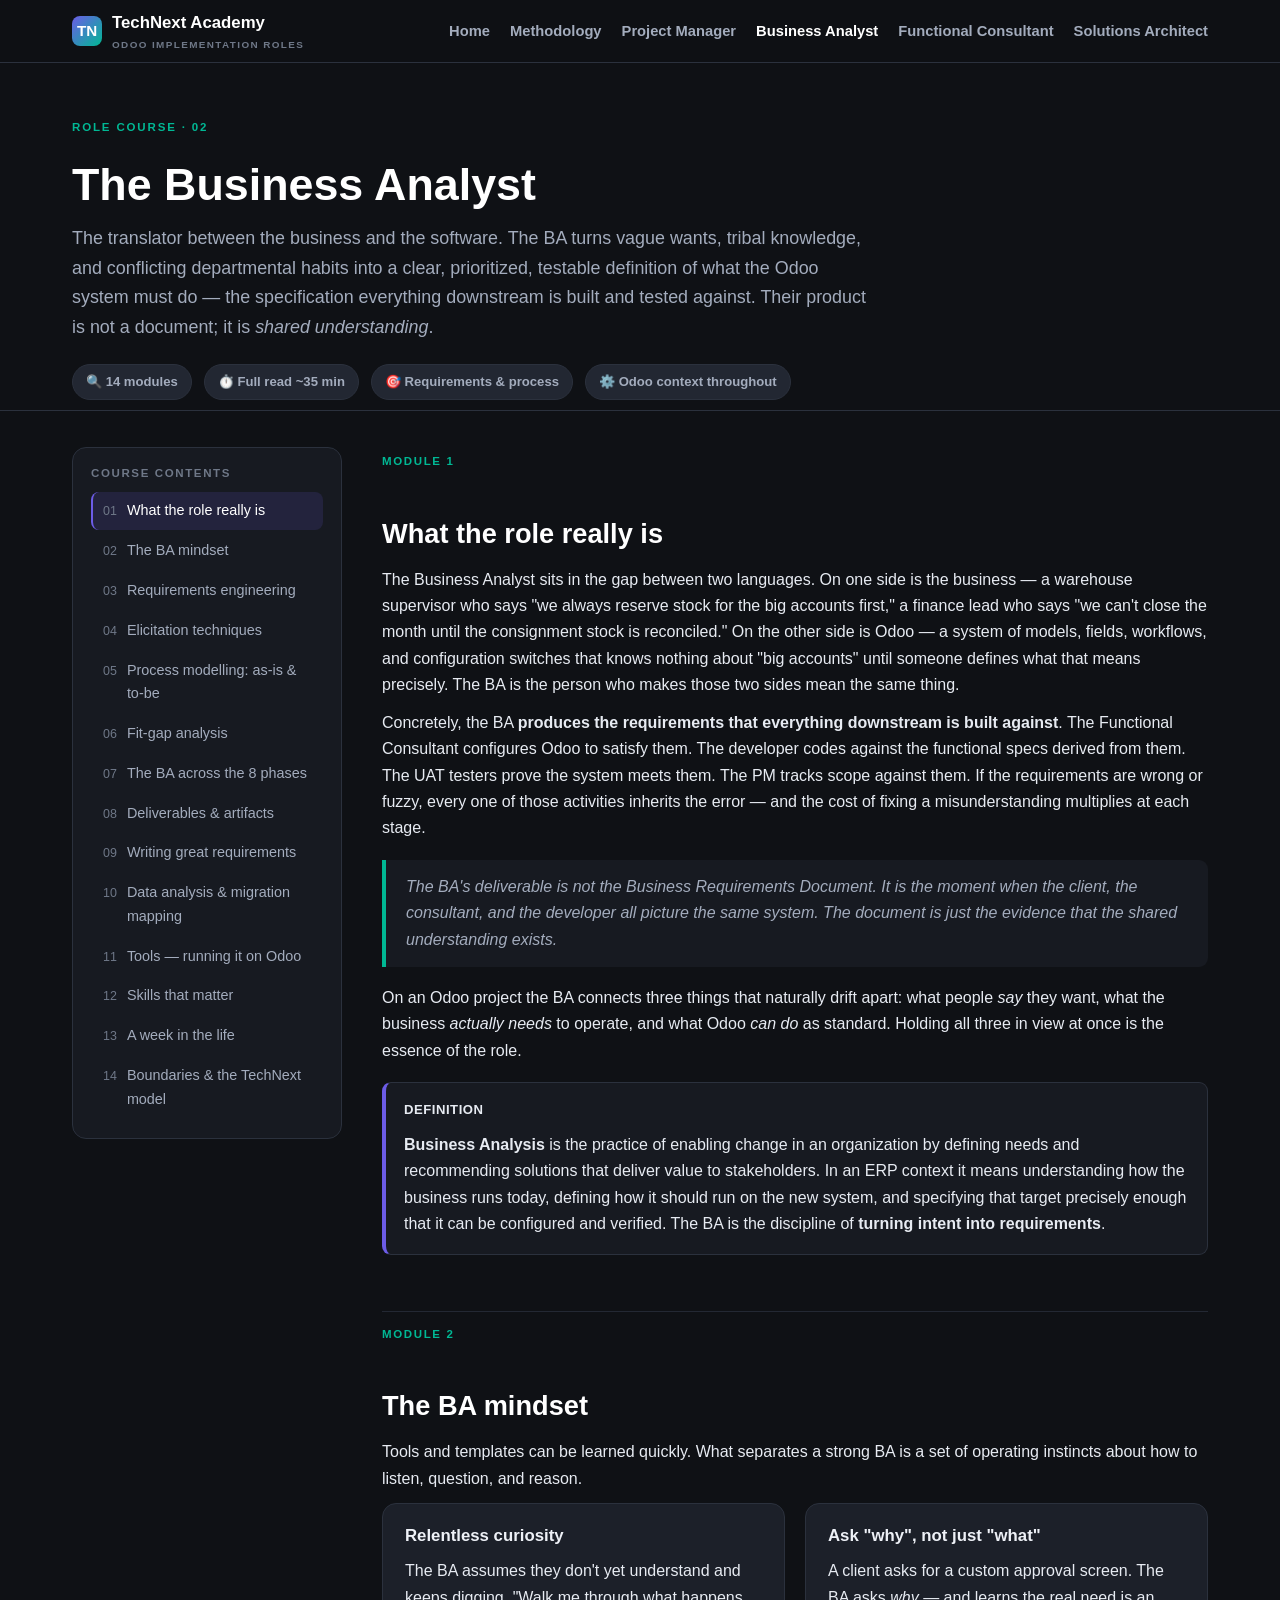
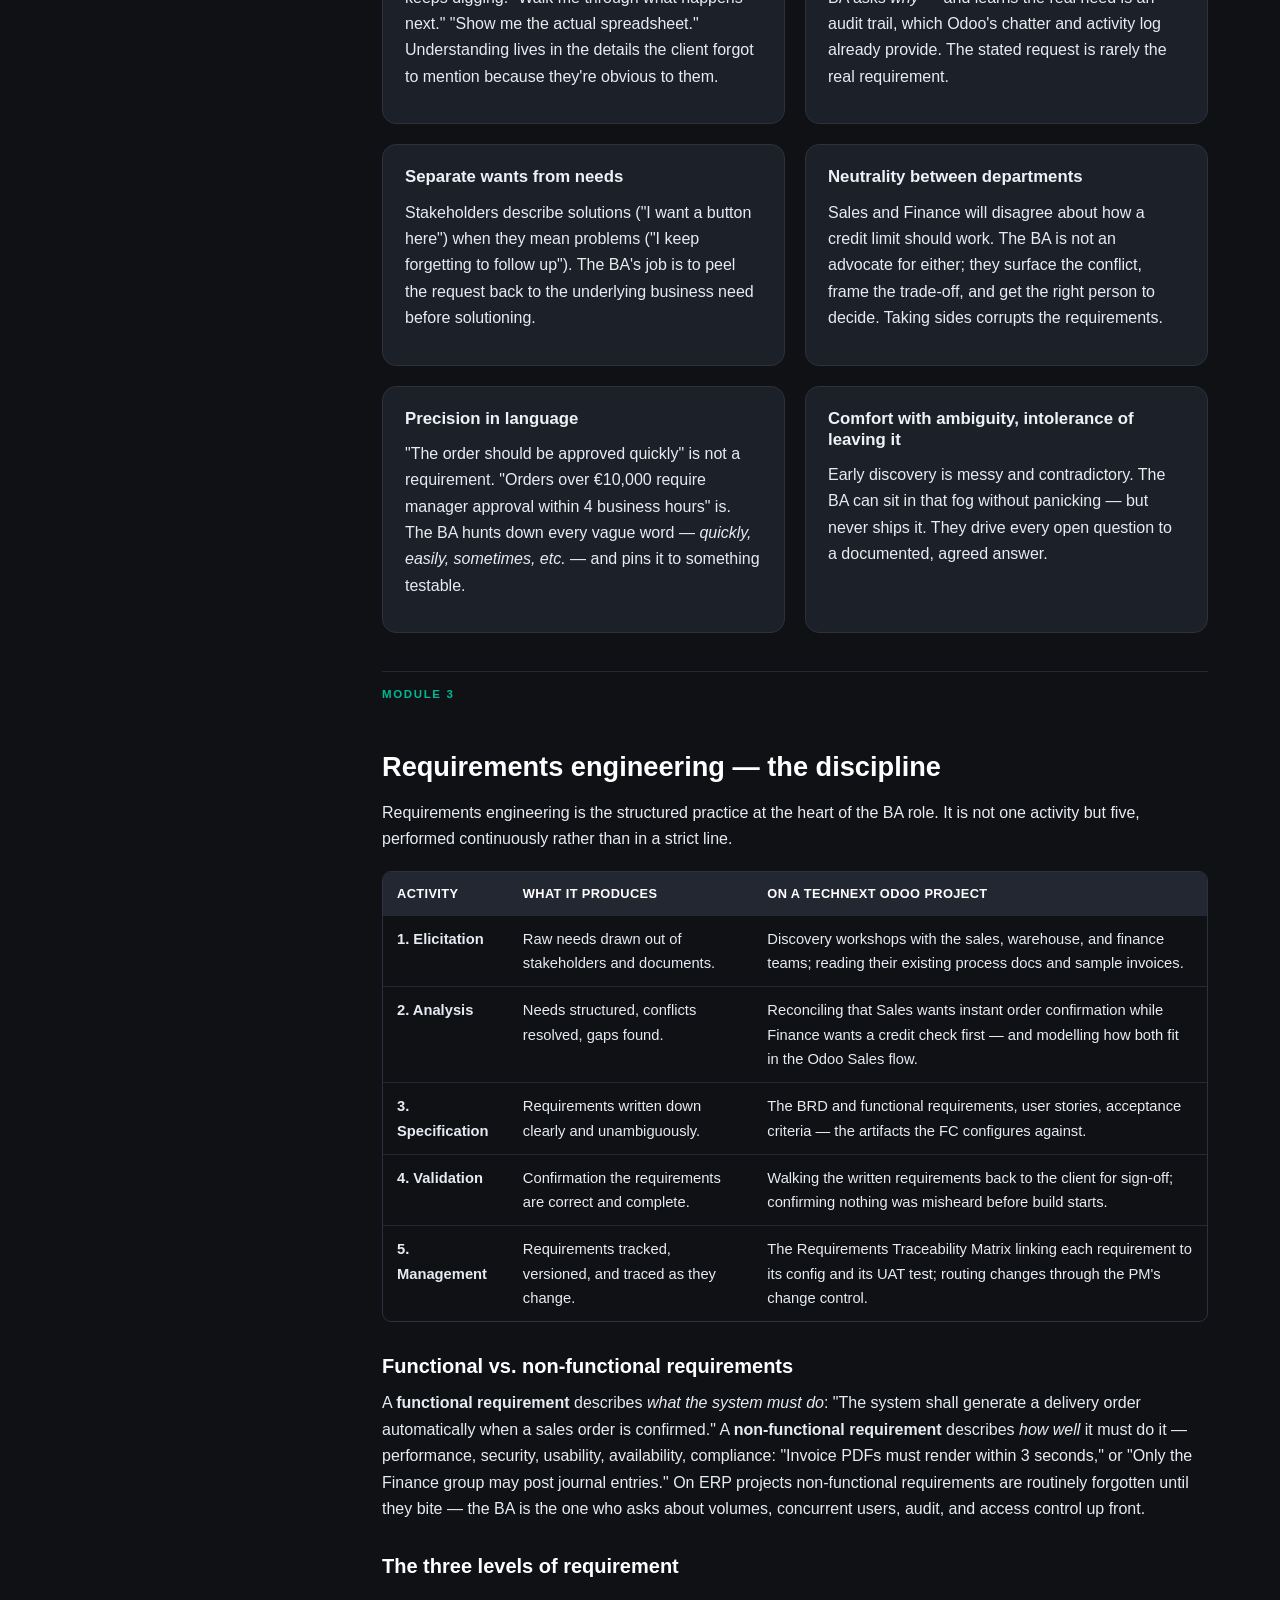
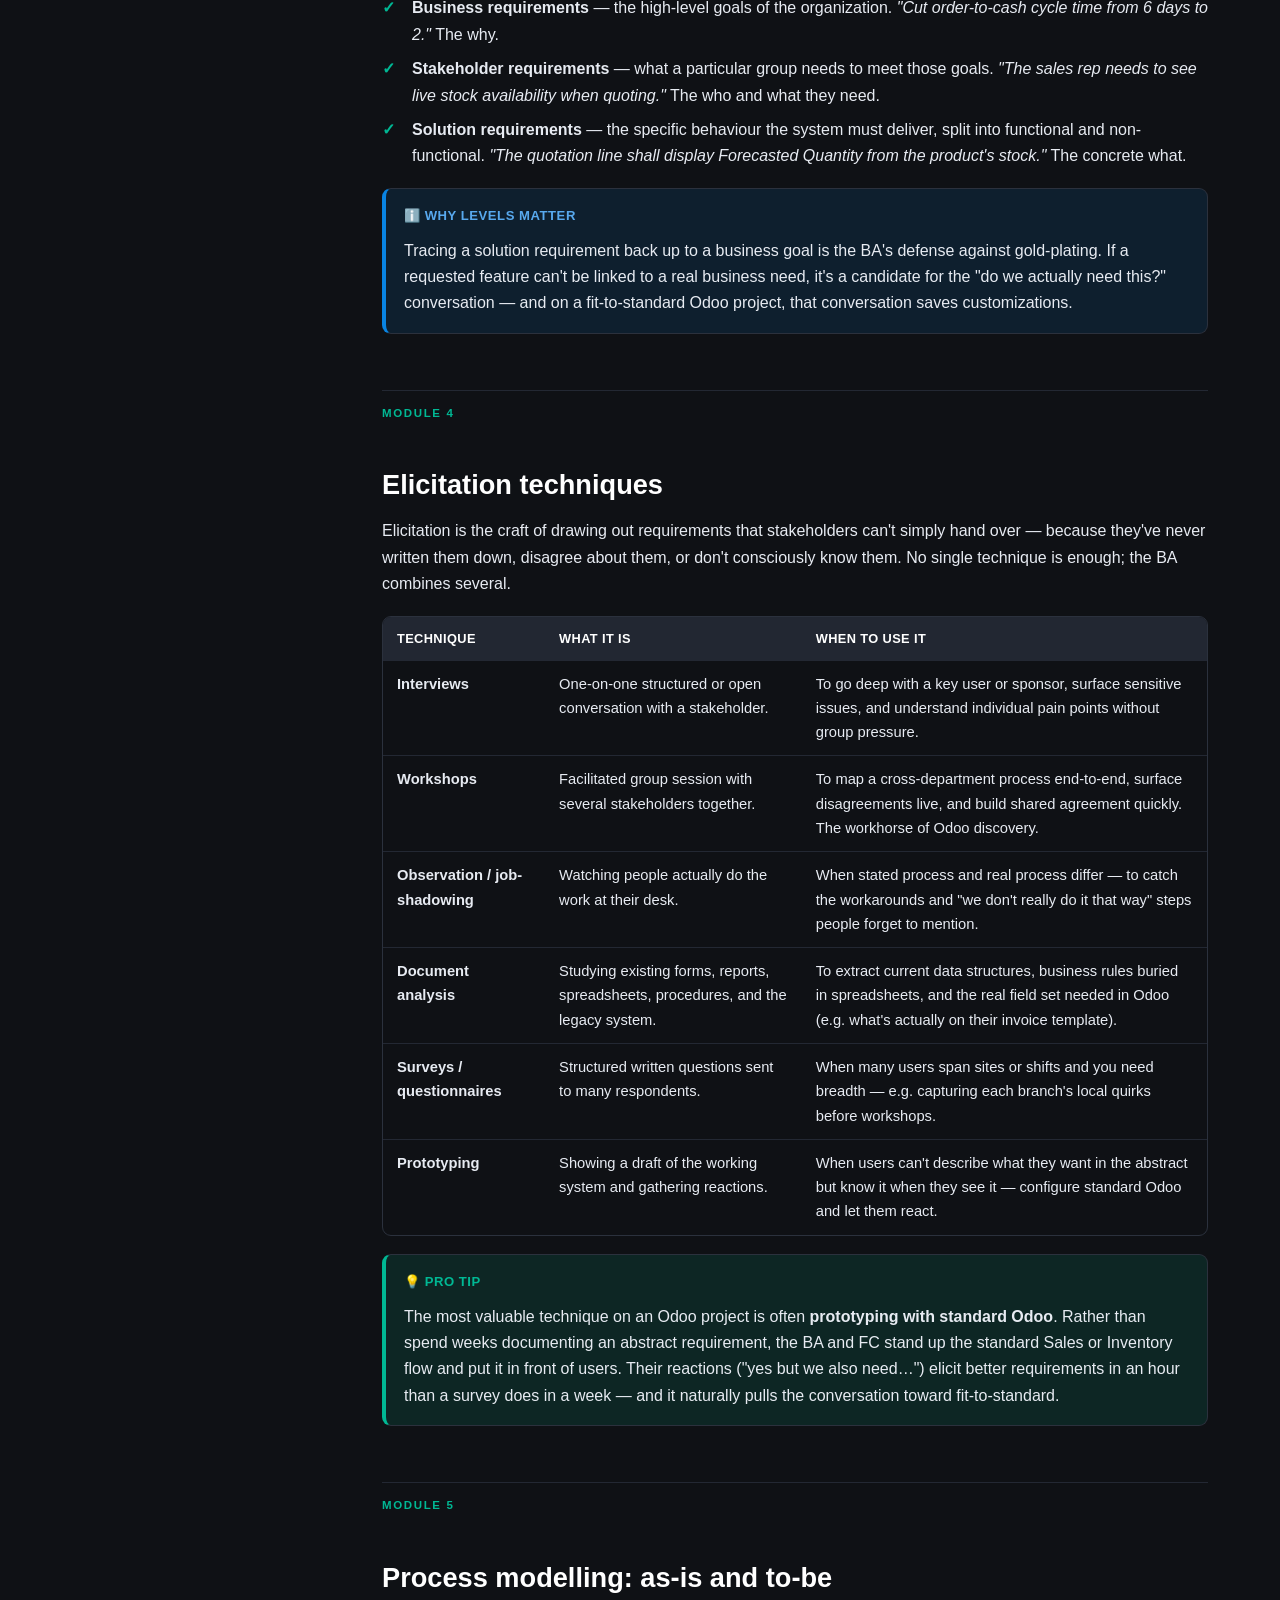
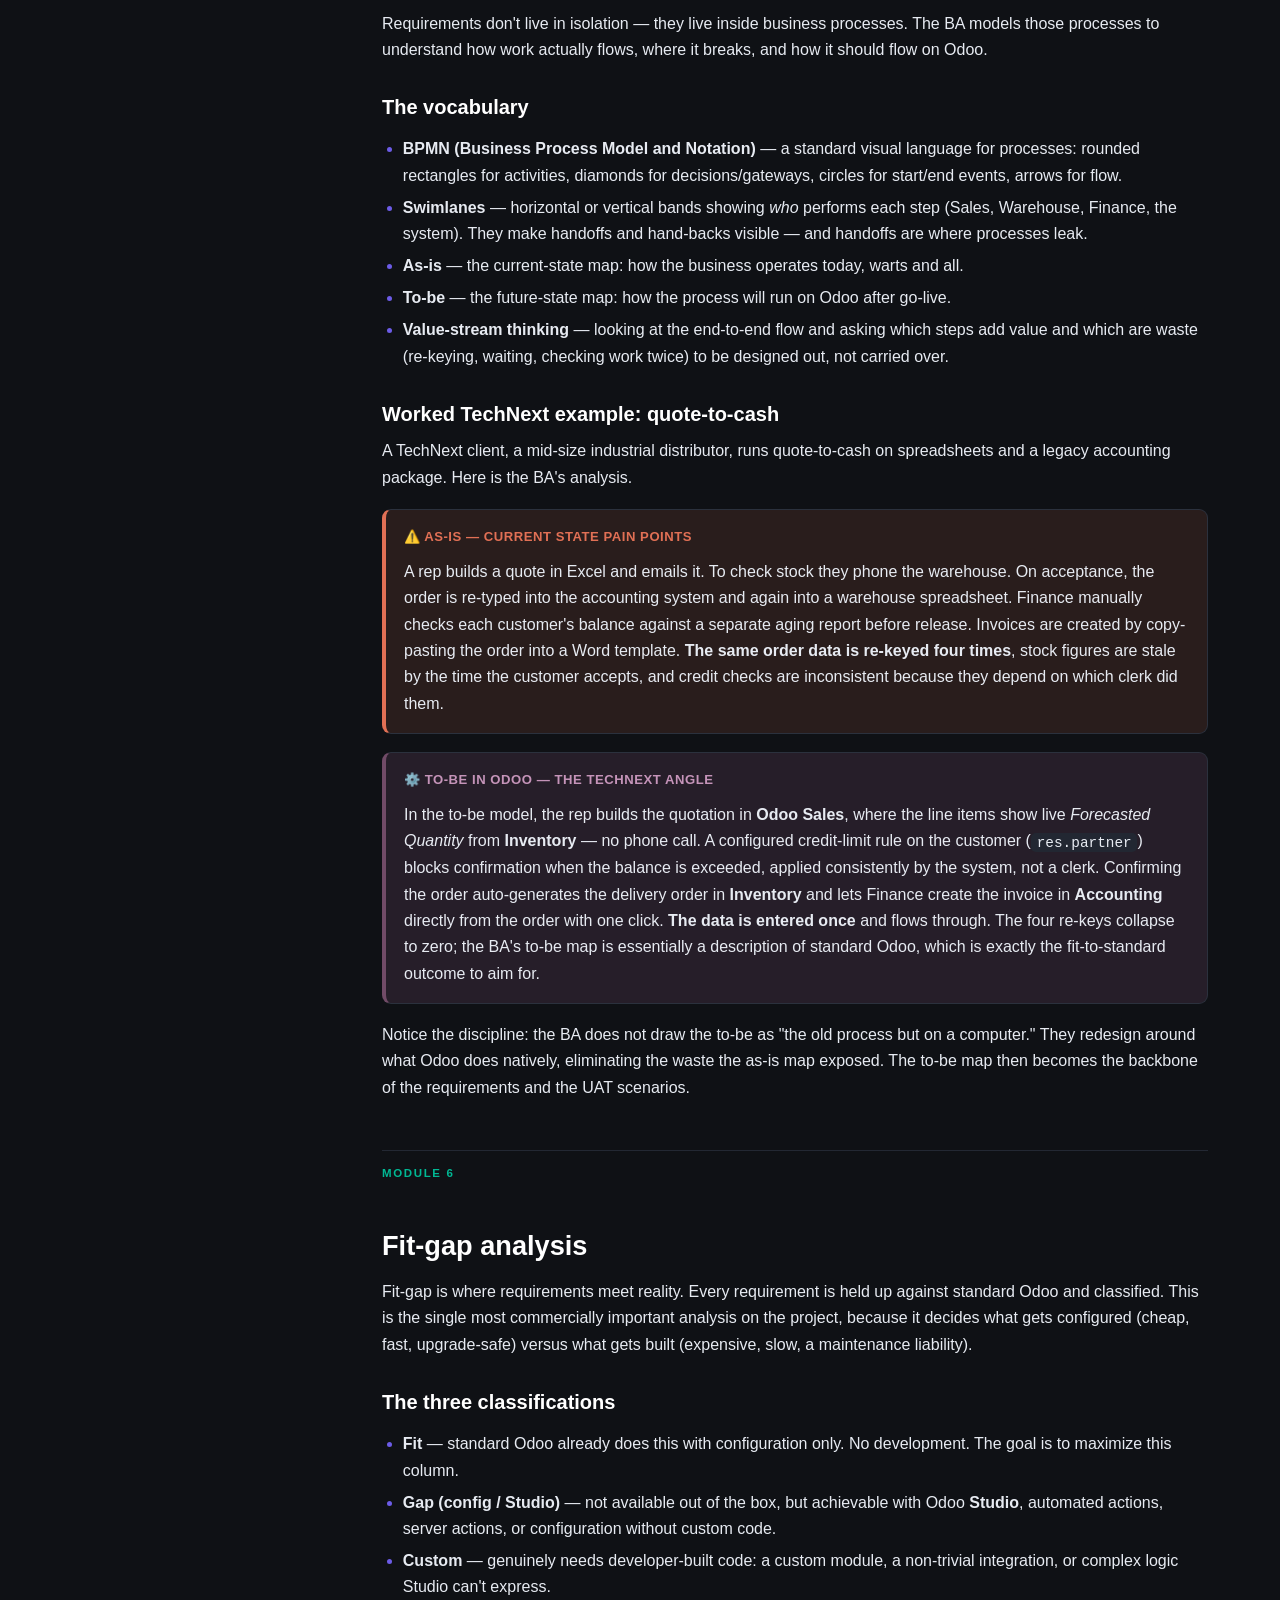
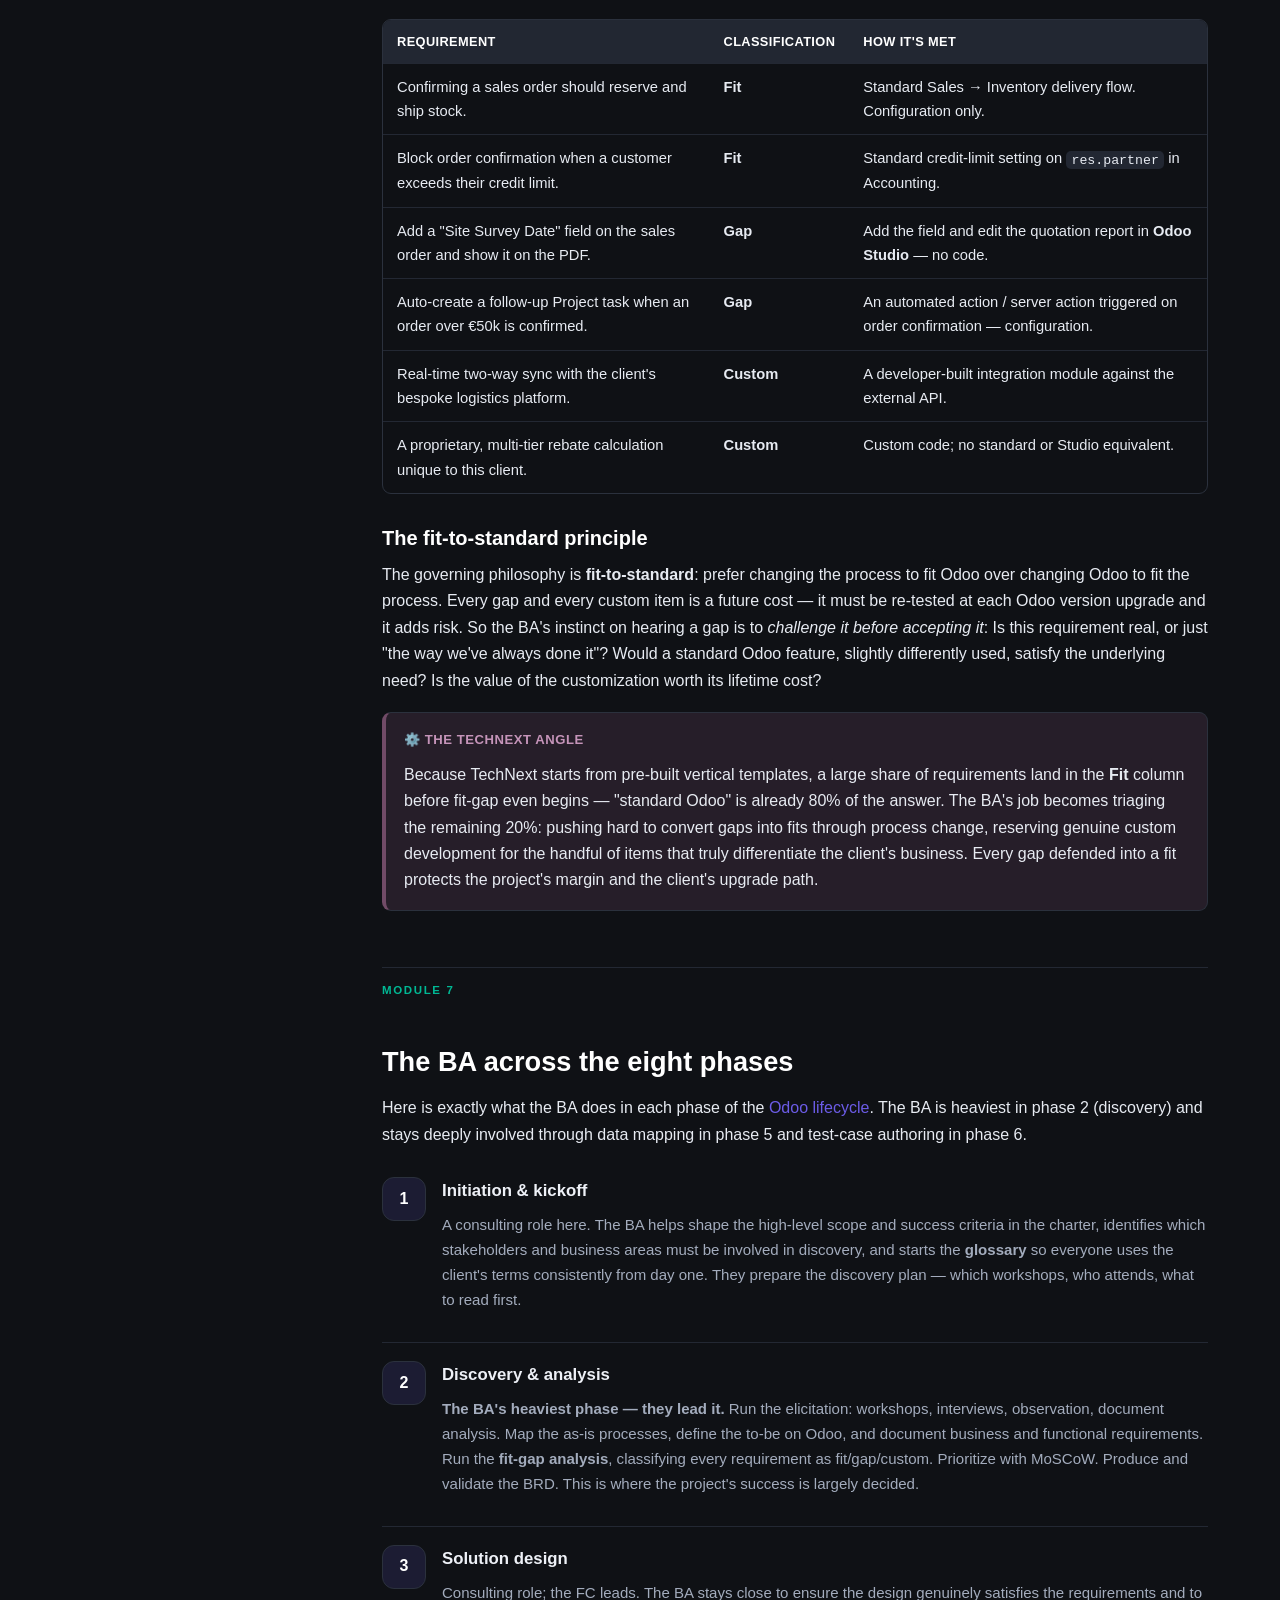
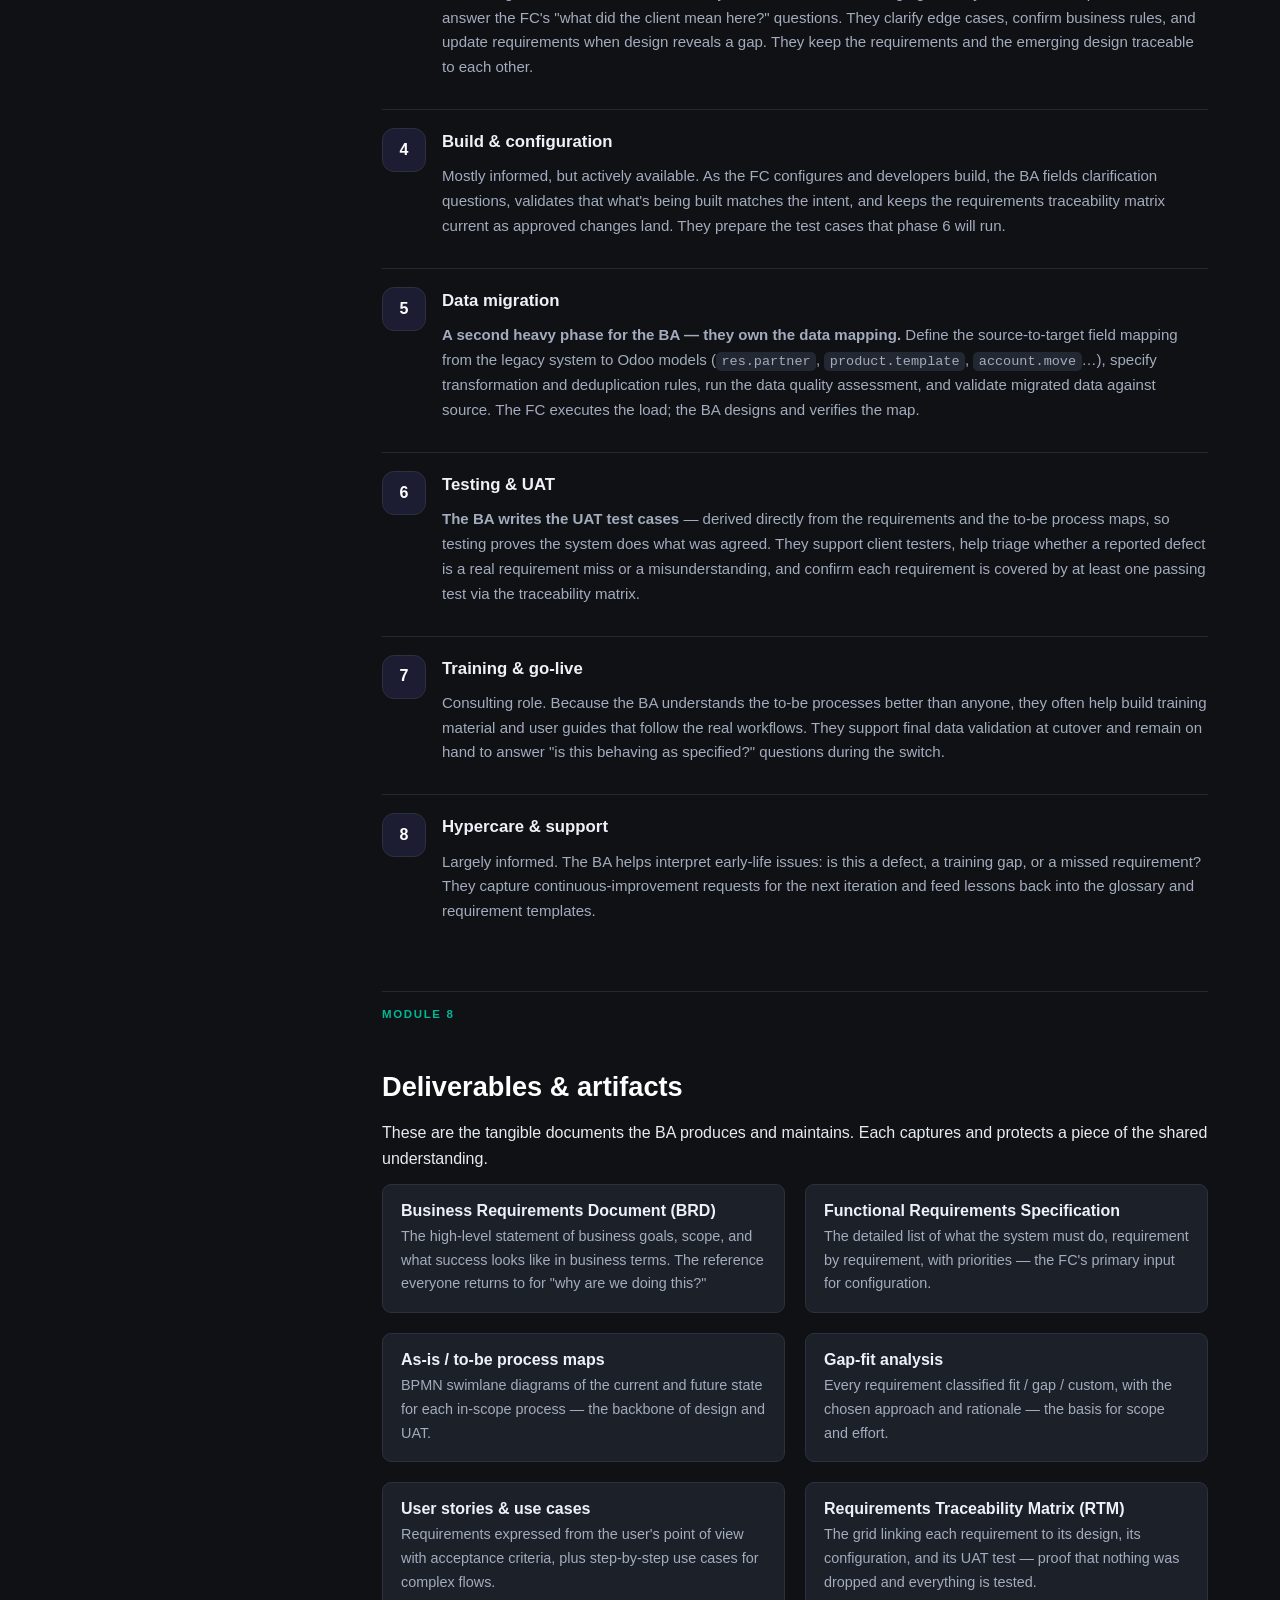
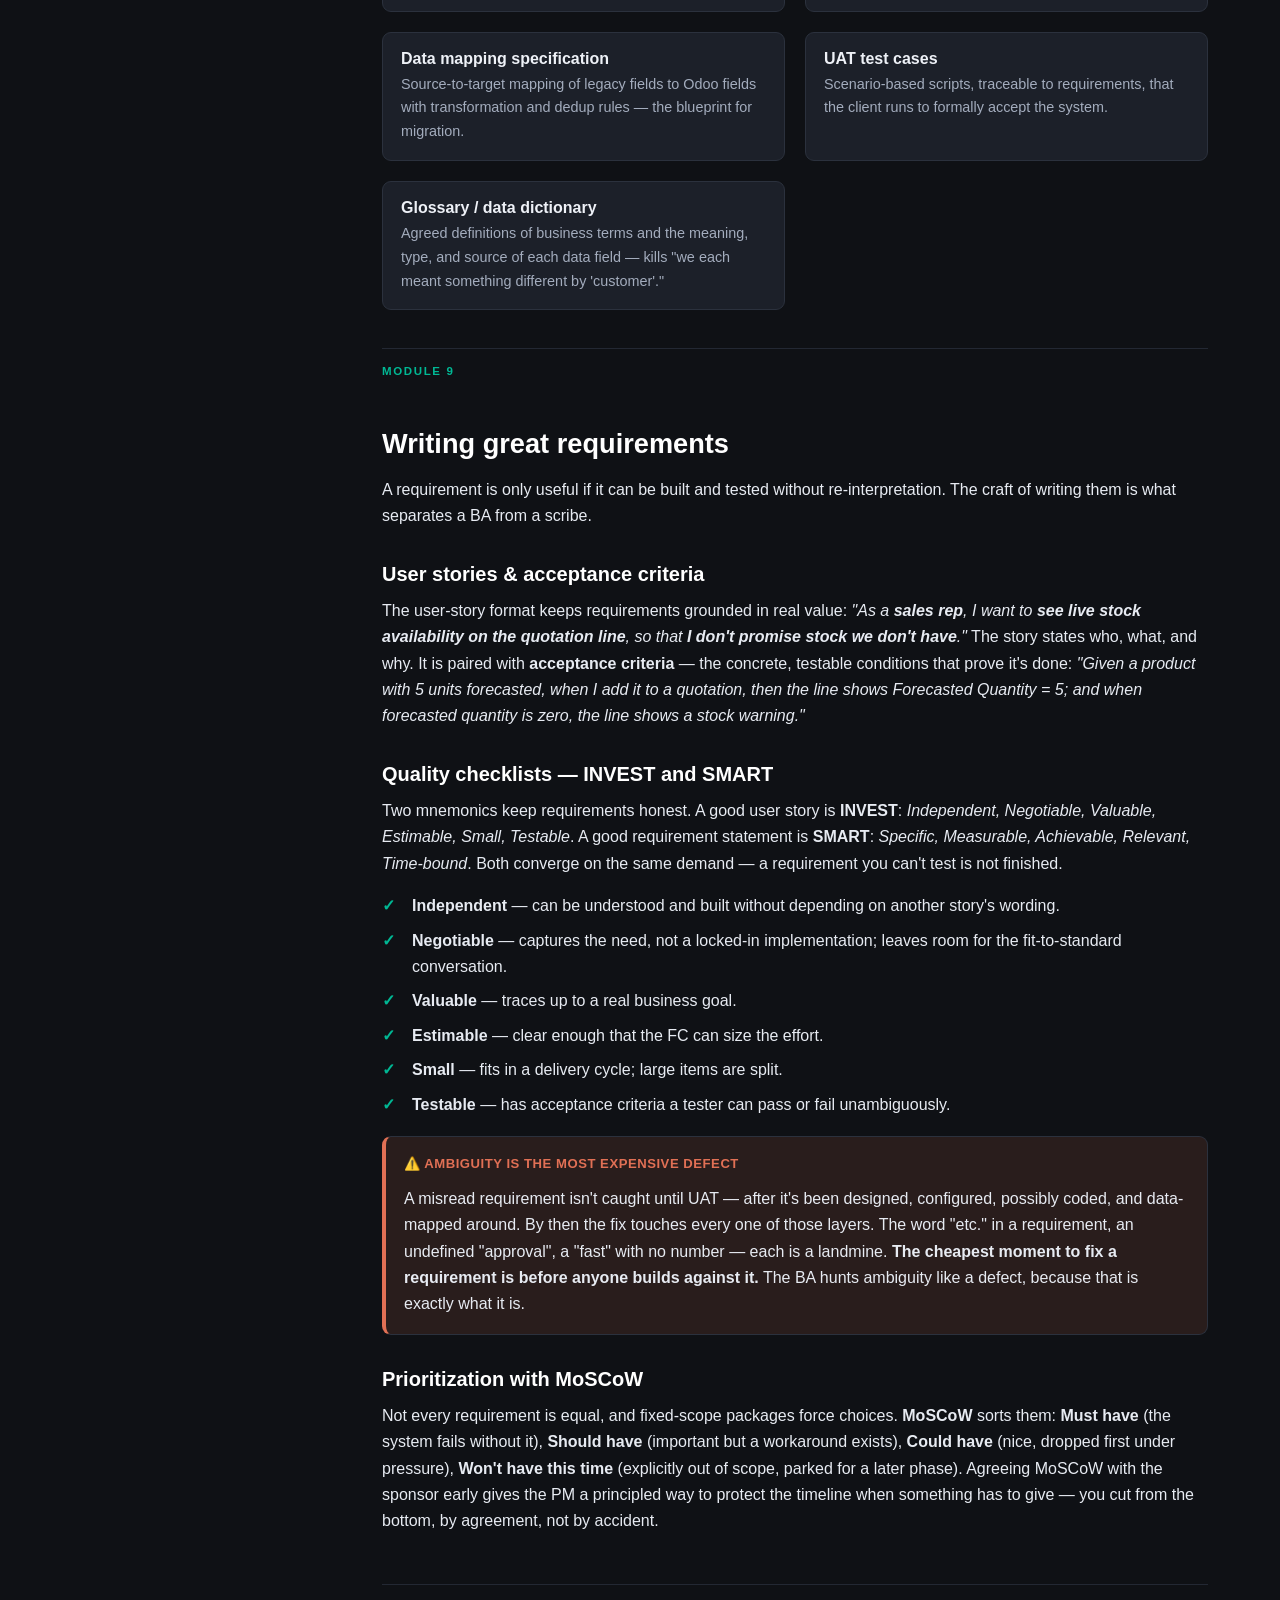
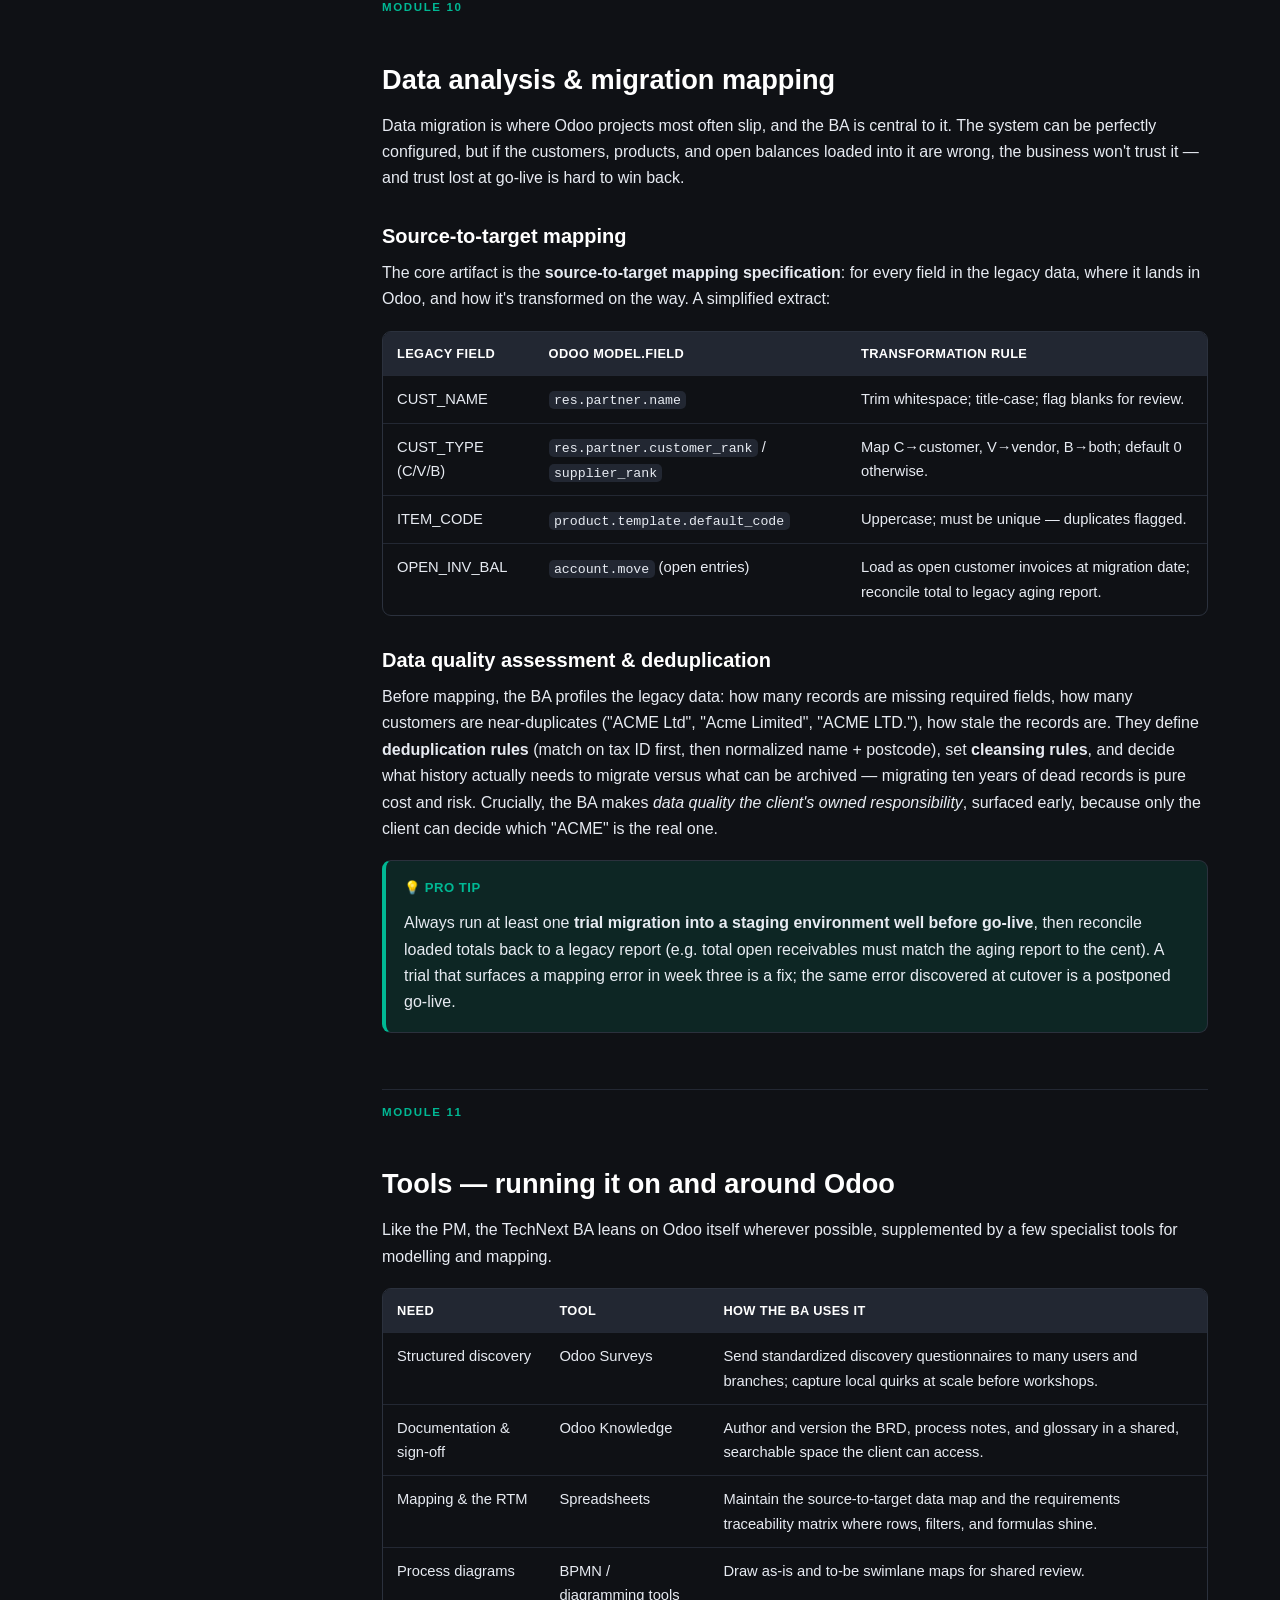
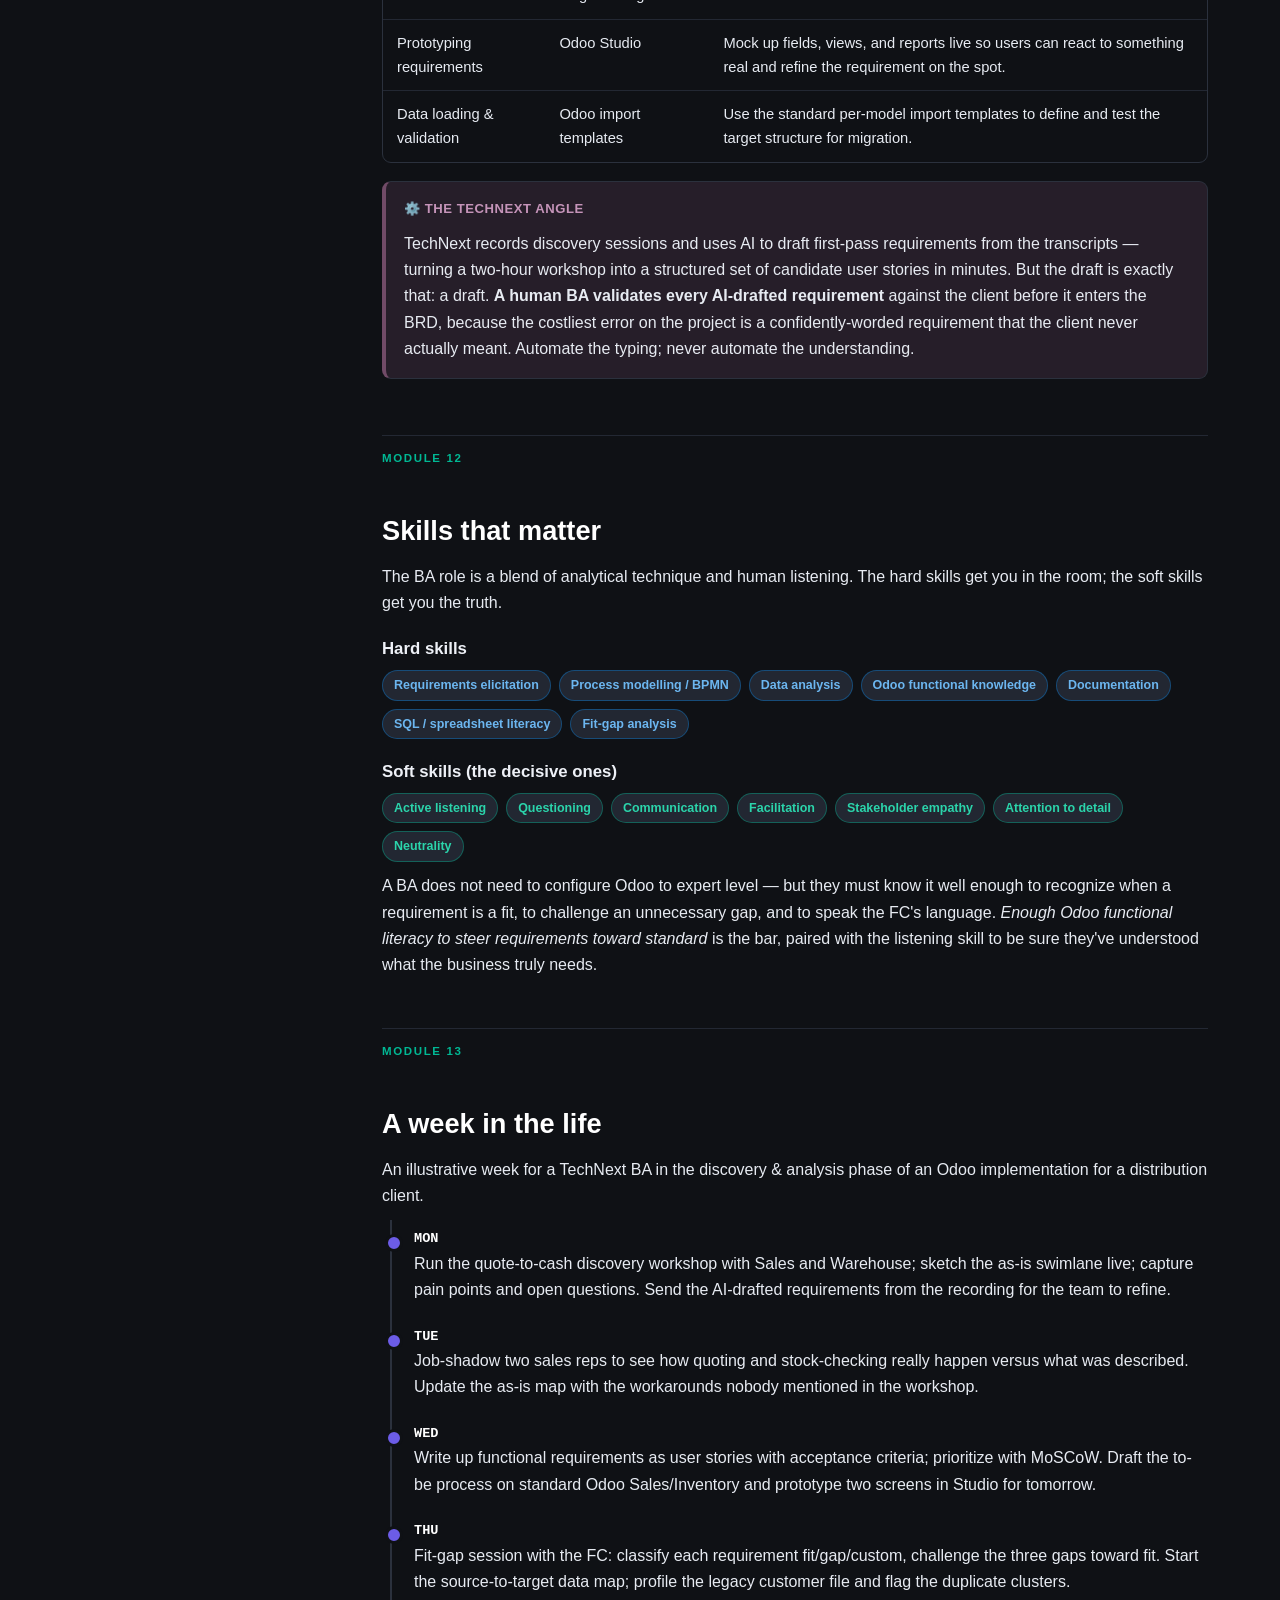
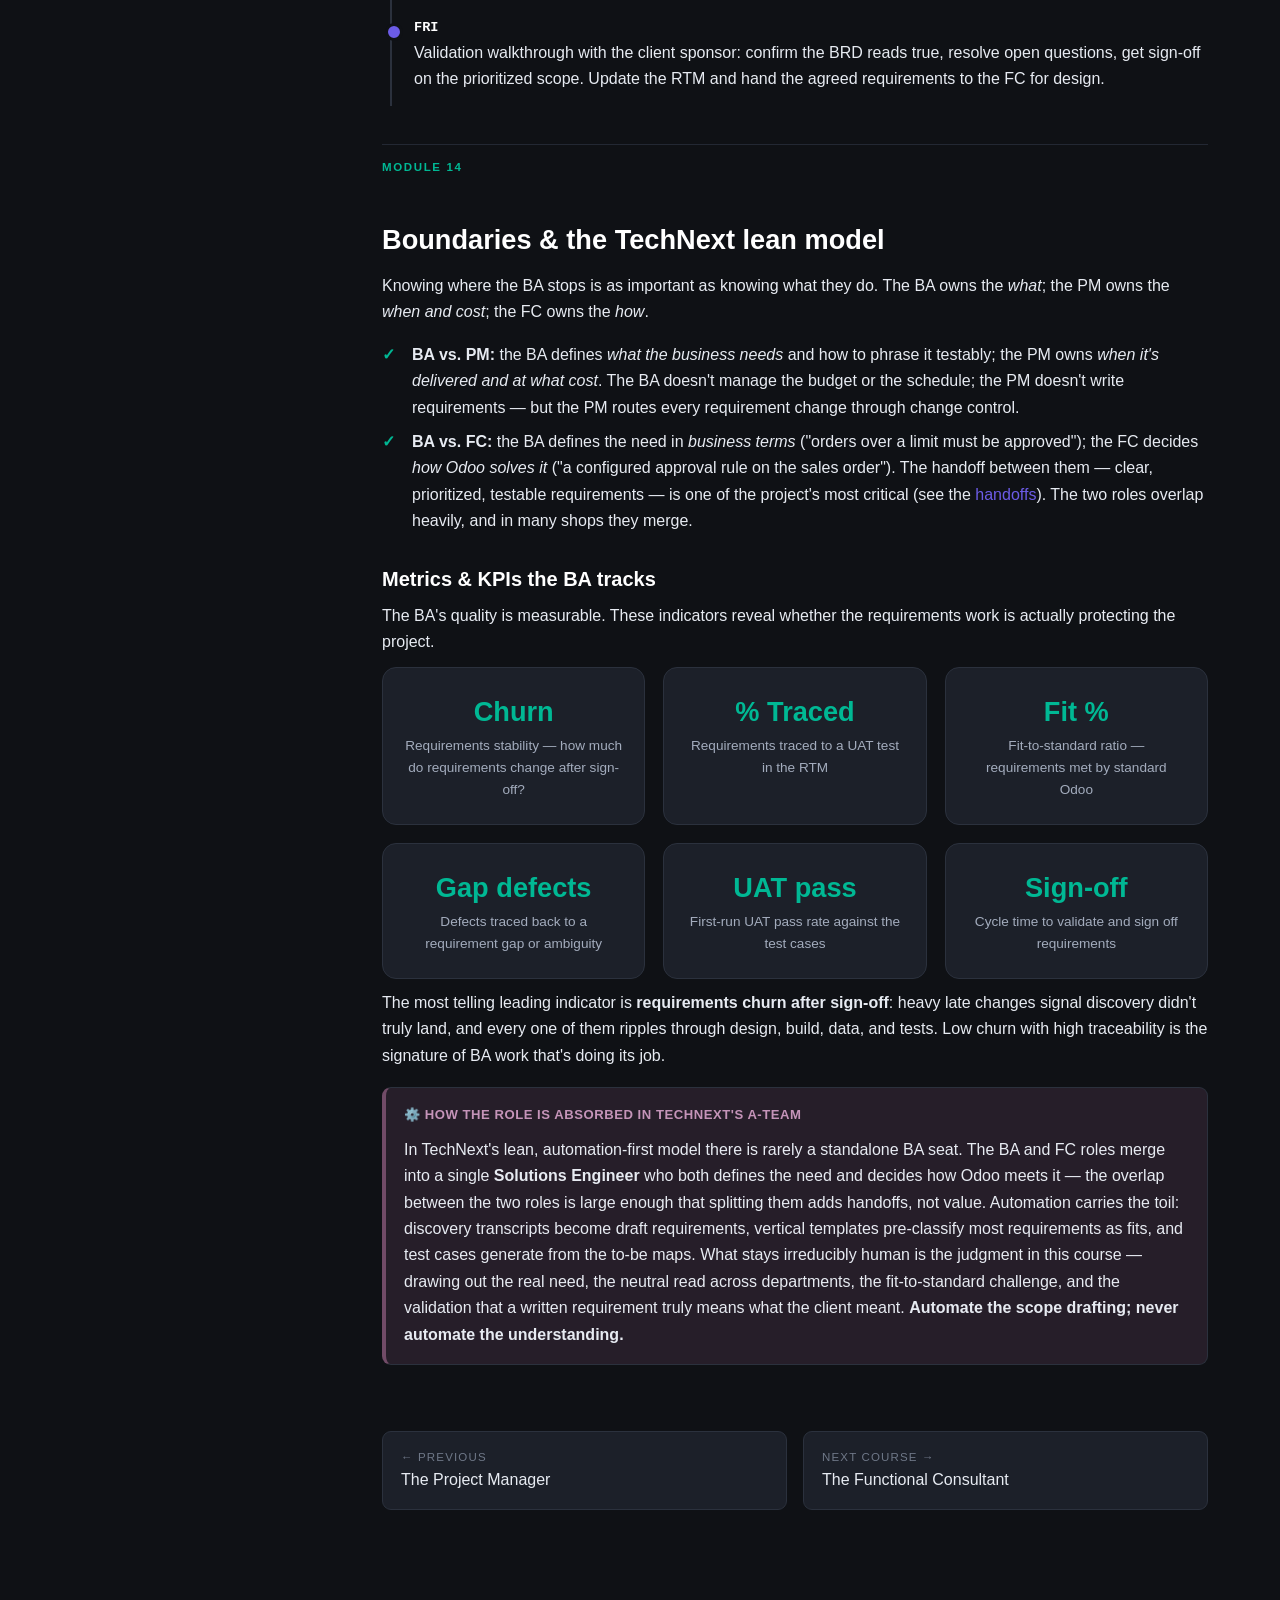
==== commit 84f6abfb: "Add Solutions Architect course page and wire it into the site - New 16-module Solutions Architect co" ====
--- a/website/business-analyst.html
+++ b/website/business-analyst.html
@@ -20,6 +20,7 @@
       <a href="project-manager.html">Project Manager</a>
       <a href="business-analyst.html" class="active">Business Analyst</a>
       <a href="functional-consultant.html">Functional Consultant</a>
+      <a href="solutions-architect.html">Solutions Architect</a>
     </div>
   </div>
 </nav>
@@ -411,7 +412,7 @@
 <footer class="footer">
   <div class="inner">
     <span>© TechNext — Odoo ERP Implementation. Internal training curriculum.</span>
-    <span><a href="index.html">Home</a> · <a href="methodology.html">Methodology</a> · <a href="project-manager.html">PM</a> · <a href="functional-consultant.html">FC</a></span>
+    <span><a href="index.html">Home</a> · <a href="methodology.html">Methodology</a> · <a href="project-manager.html">PM</a> · <a href="functional-consultant.html">FC</a> · <a href="solutions-architect.html">SA</a></span>
   </div>
 </footer>
 
--- a/website/assets/styles.css
+++ b/website/assets/styles.css
@@ -118,7 +118,7 @@
 .btn-ghost:hover { border-color: var(--brand); color: #fff; }
 
 /* ---------- Role cards (landing) ---------- */
-.role-cards { display: grid; grid-template-columns: repeat(3, 1fr); gap: 22px; margin: 40px 0; }
+.role-cards { display: grid; grid-template-columns: repeat(auto-fit, minmax(255px, 1fr)); gap: 22px; margin: 40px 0; }
 .role-card {
   background: var(--bg-card); border: 1px solid var(--border); border-radius: var(--radius);
   padding: 26px 24px; transition: transform .15s, border-color .15s; display: flex; flex-direction: column;
@@ -131,6 +131,7 @@
 .ic-pm { background: rgba(9,132,227,.15); color: #4aa8 f3; color:#56adf5; }
 .ic-ba { background: rgba(0,184,148,.15); color: #2bd4ab; }
 .ic-fc { background: var(--accent-odoo-soft); color: #c08bb3; }
+.ic-sa { background: rgba(225,112,85,.16); color: #f0936f; }
 
 /* ---------- Generic cards / grids ---------- */
 .grid-2 { display: grid; grid-template-columns: 1fr 1fr; gap: 20px; }
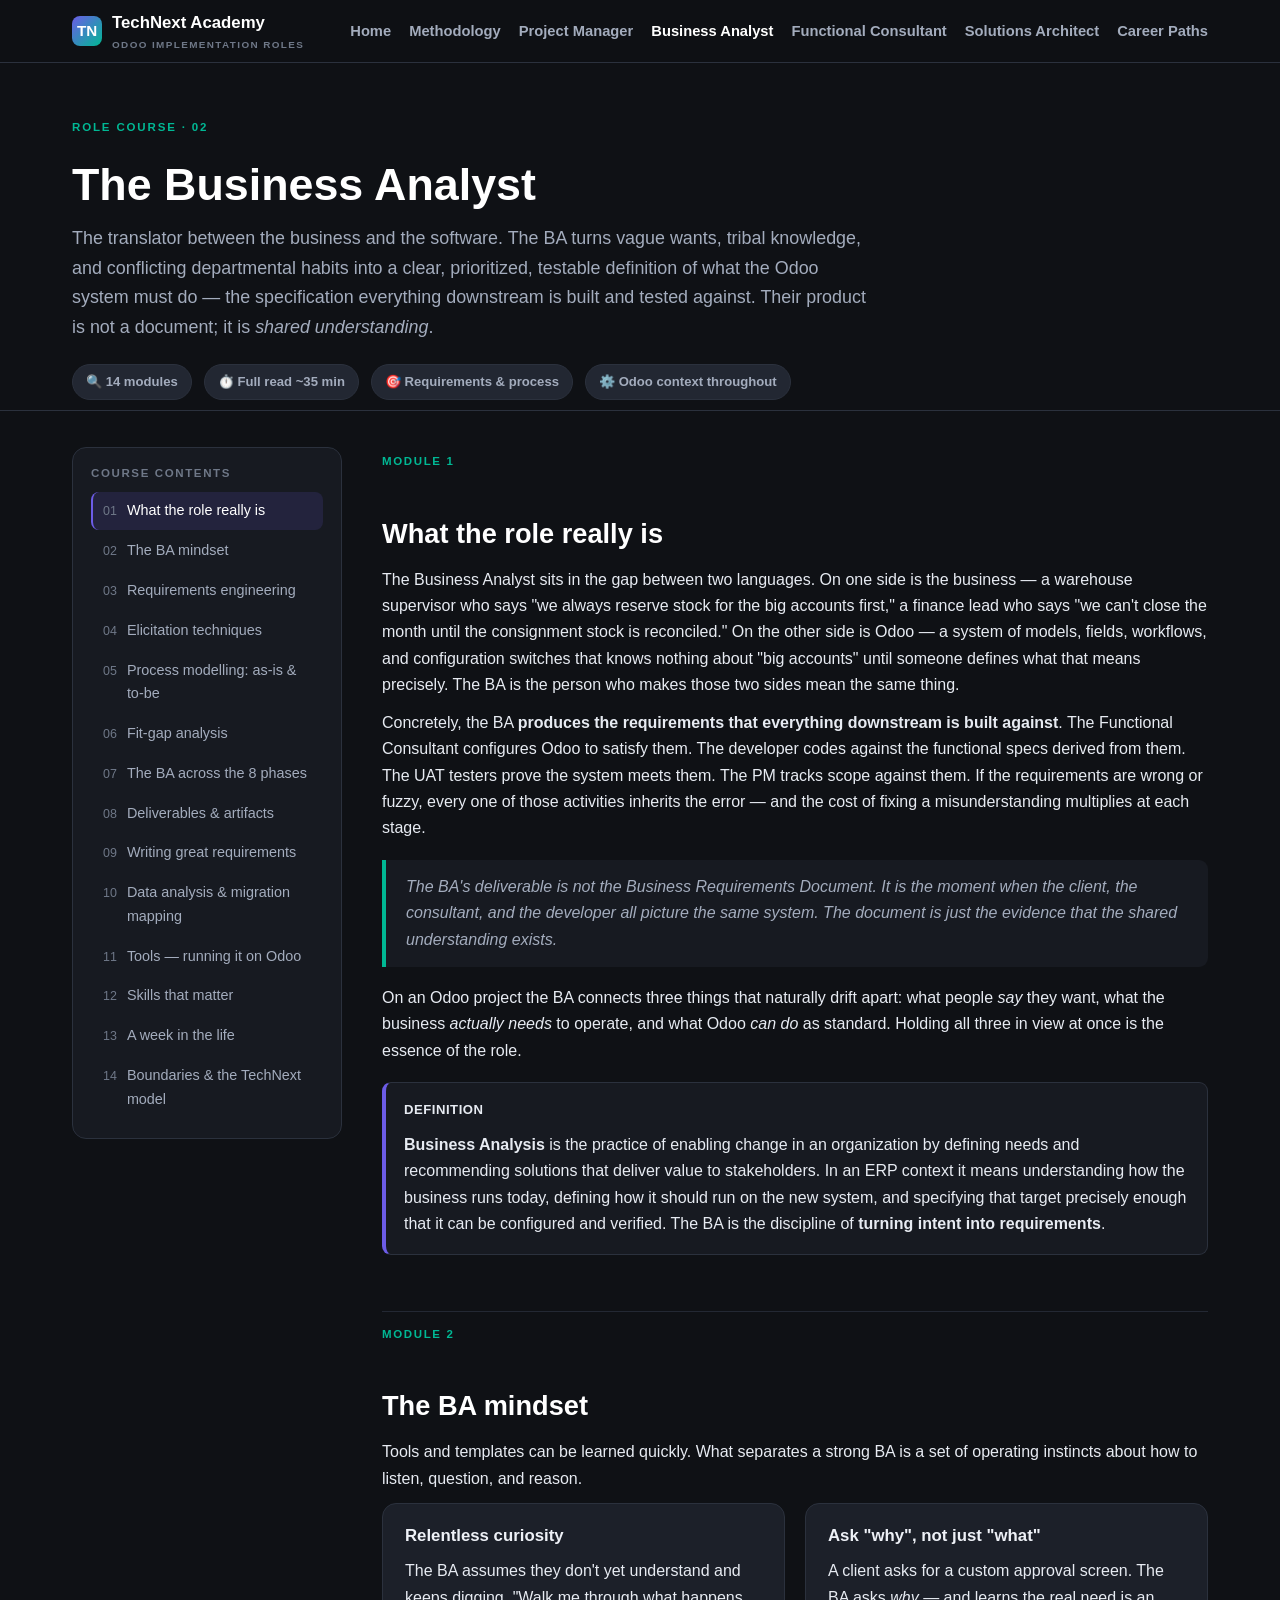
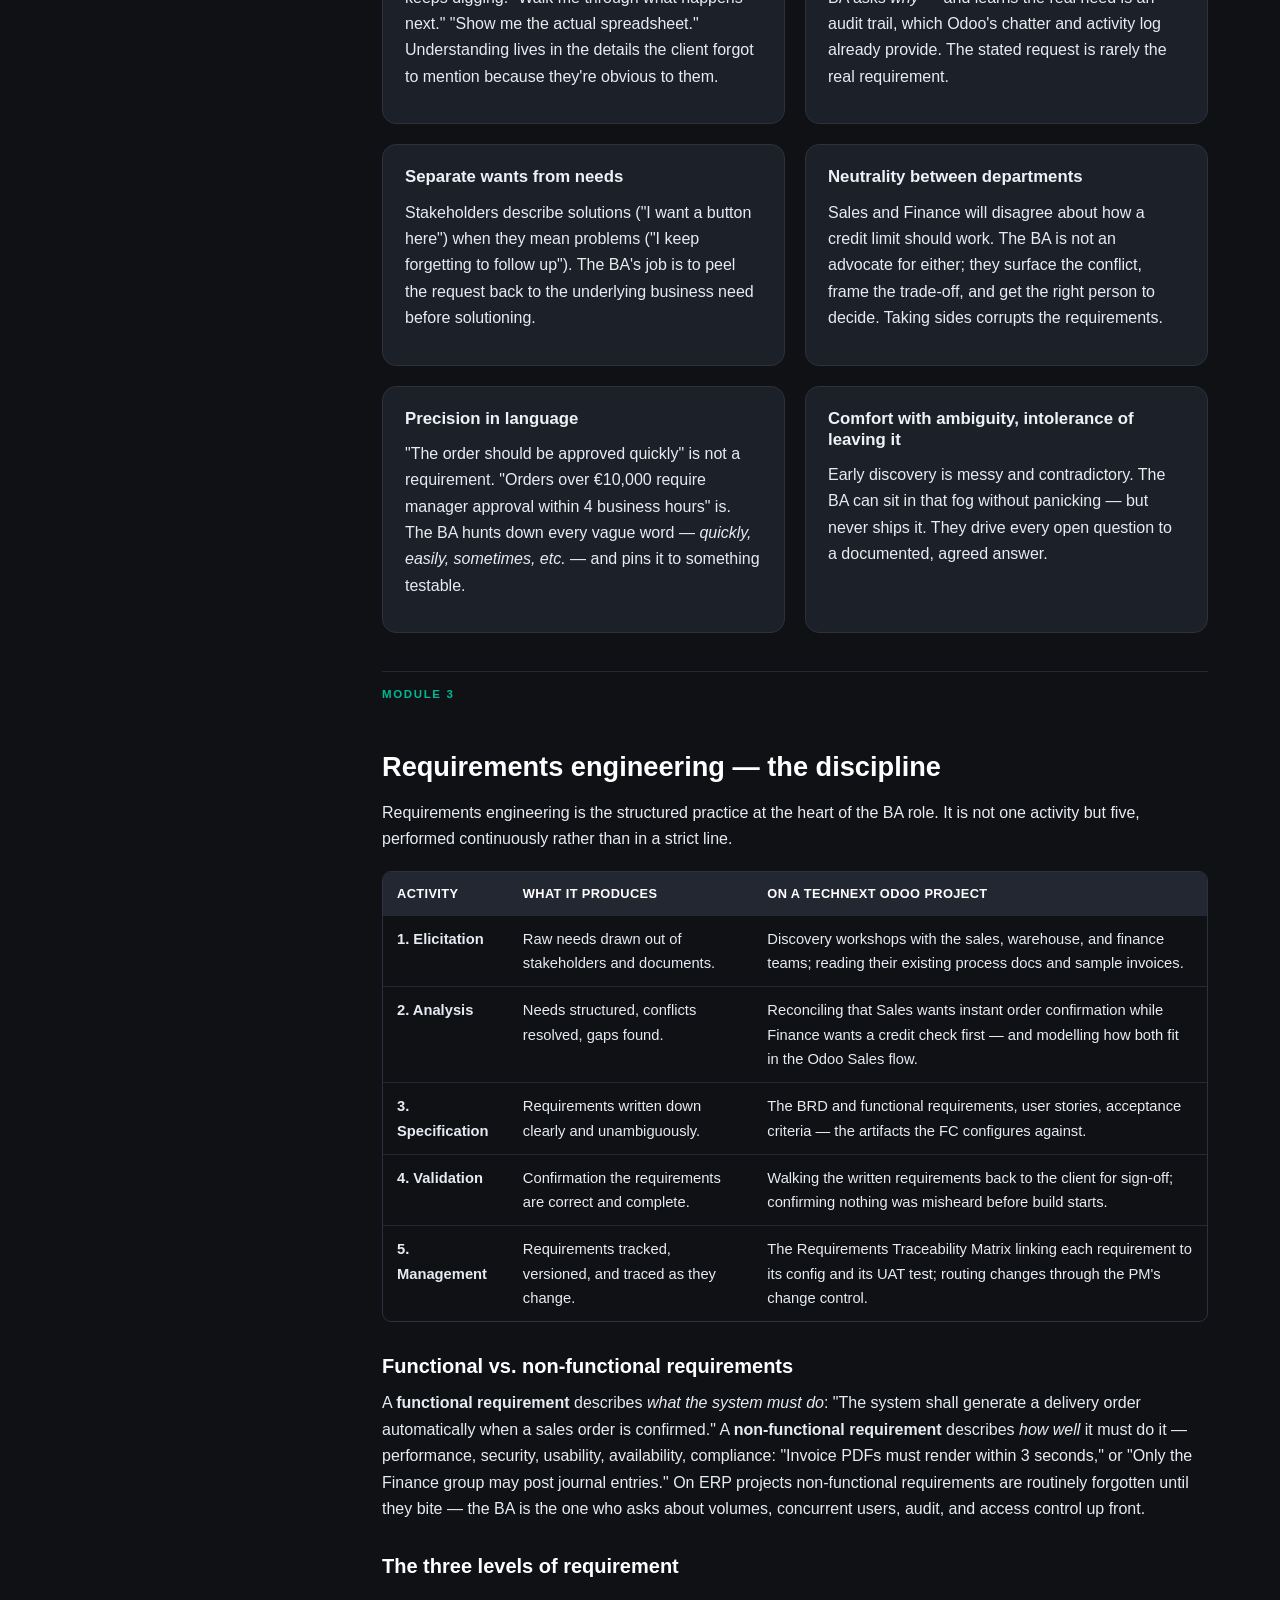
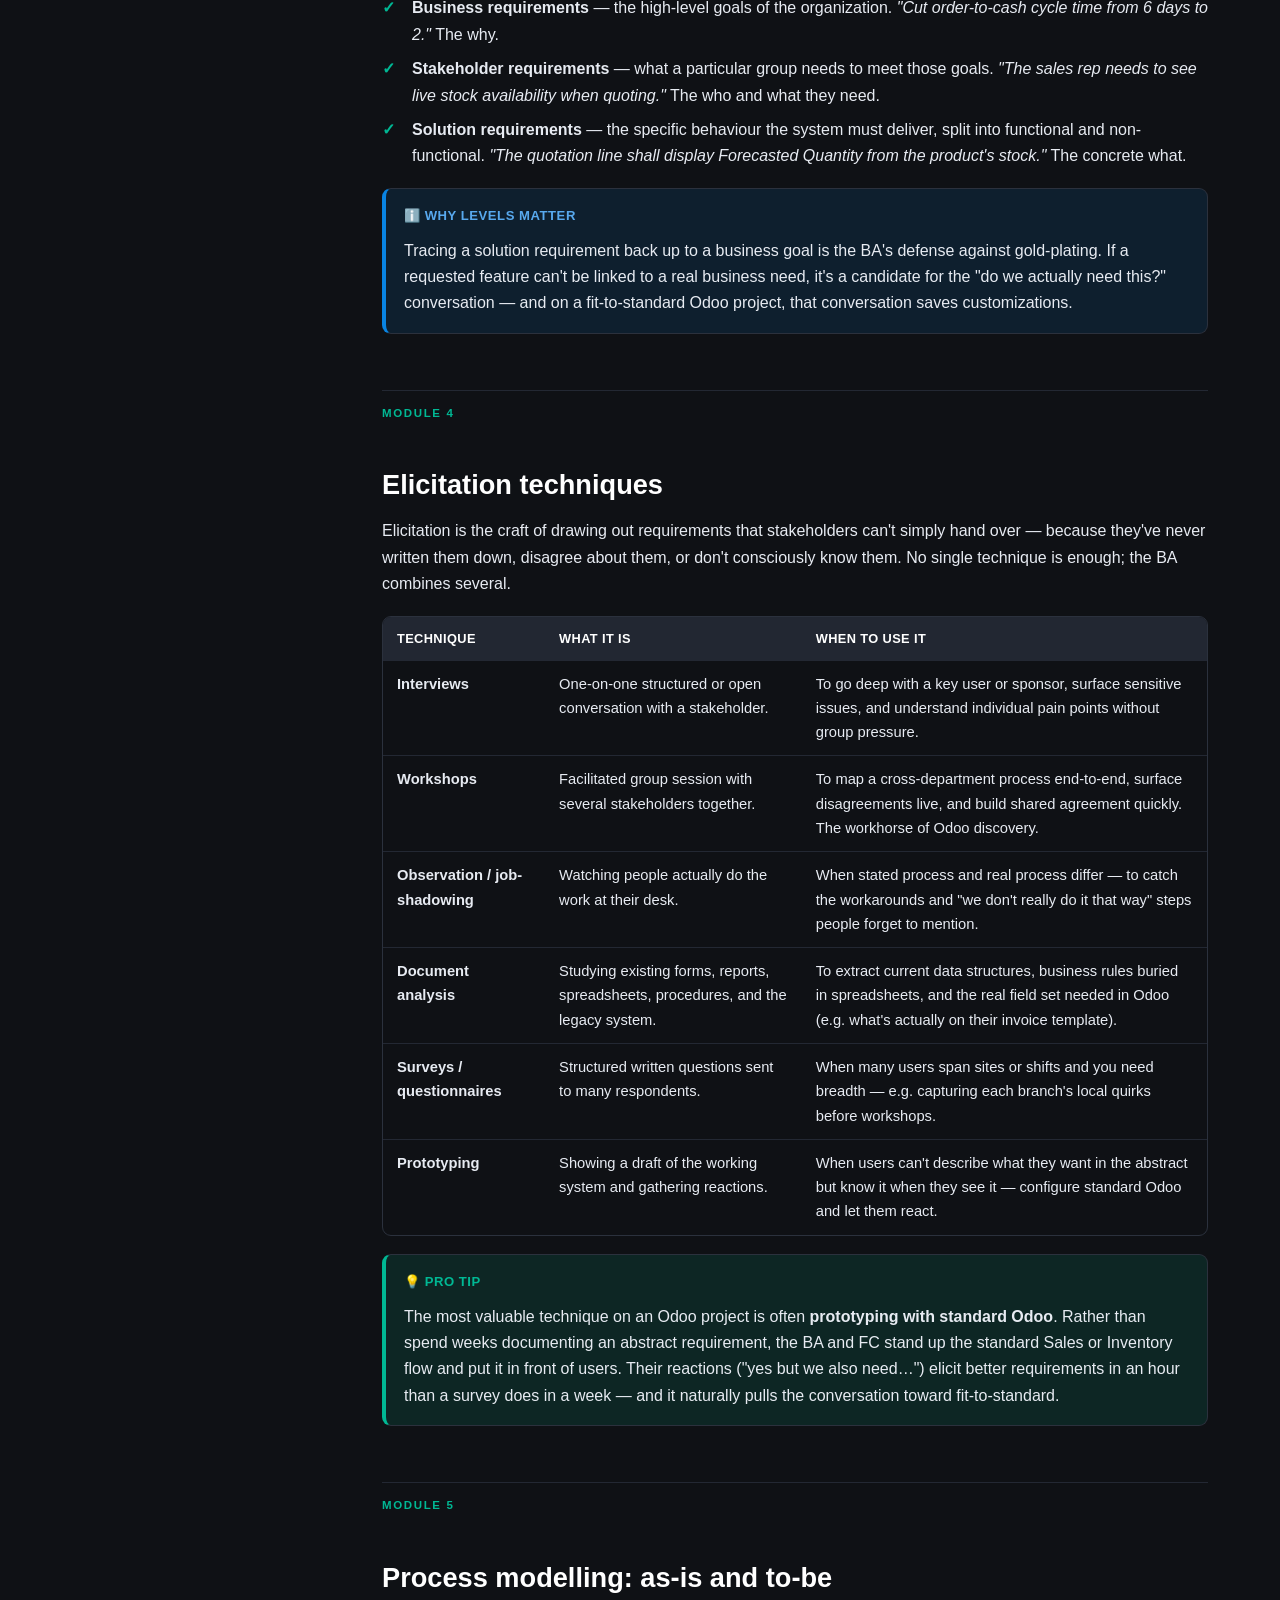
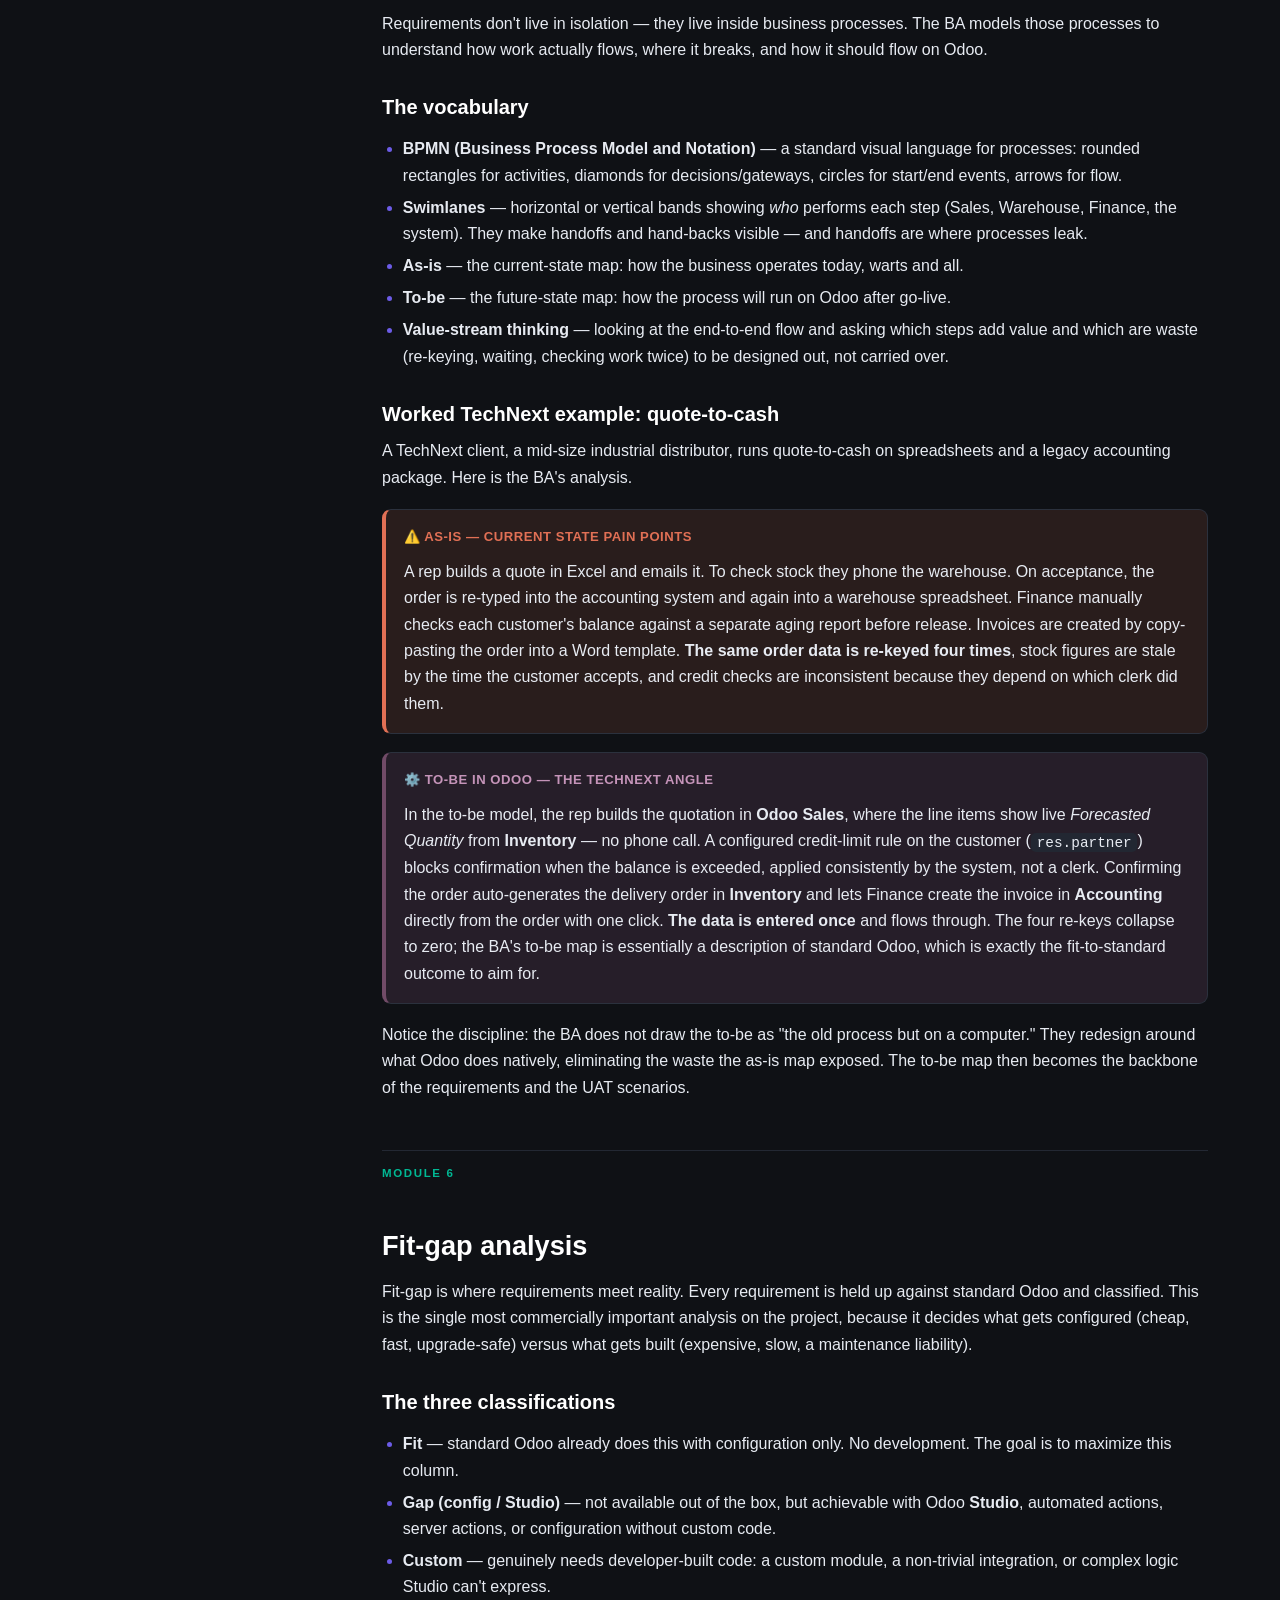
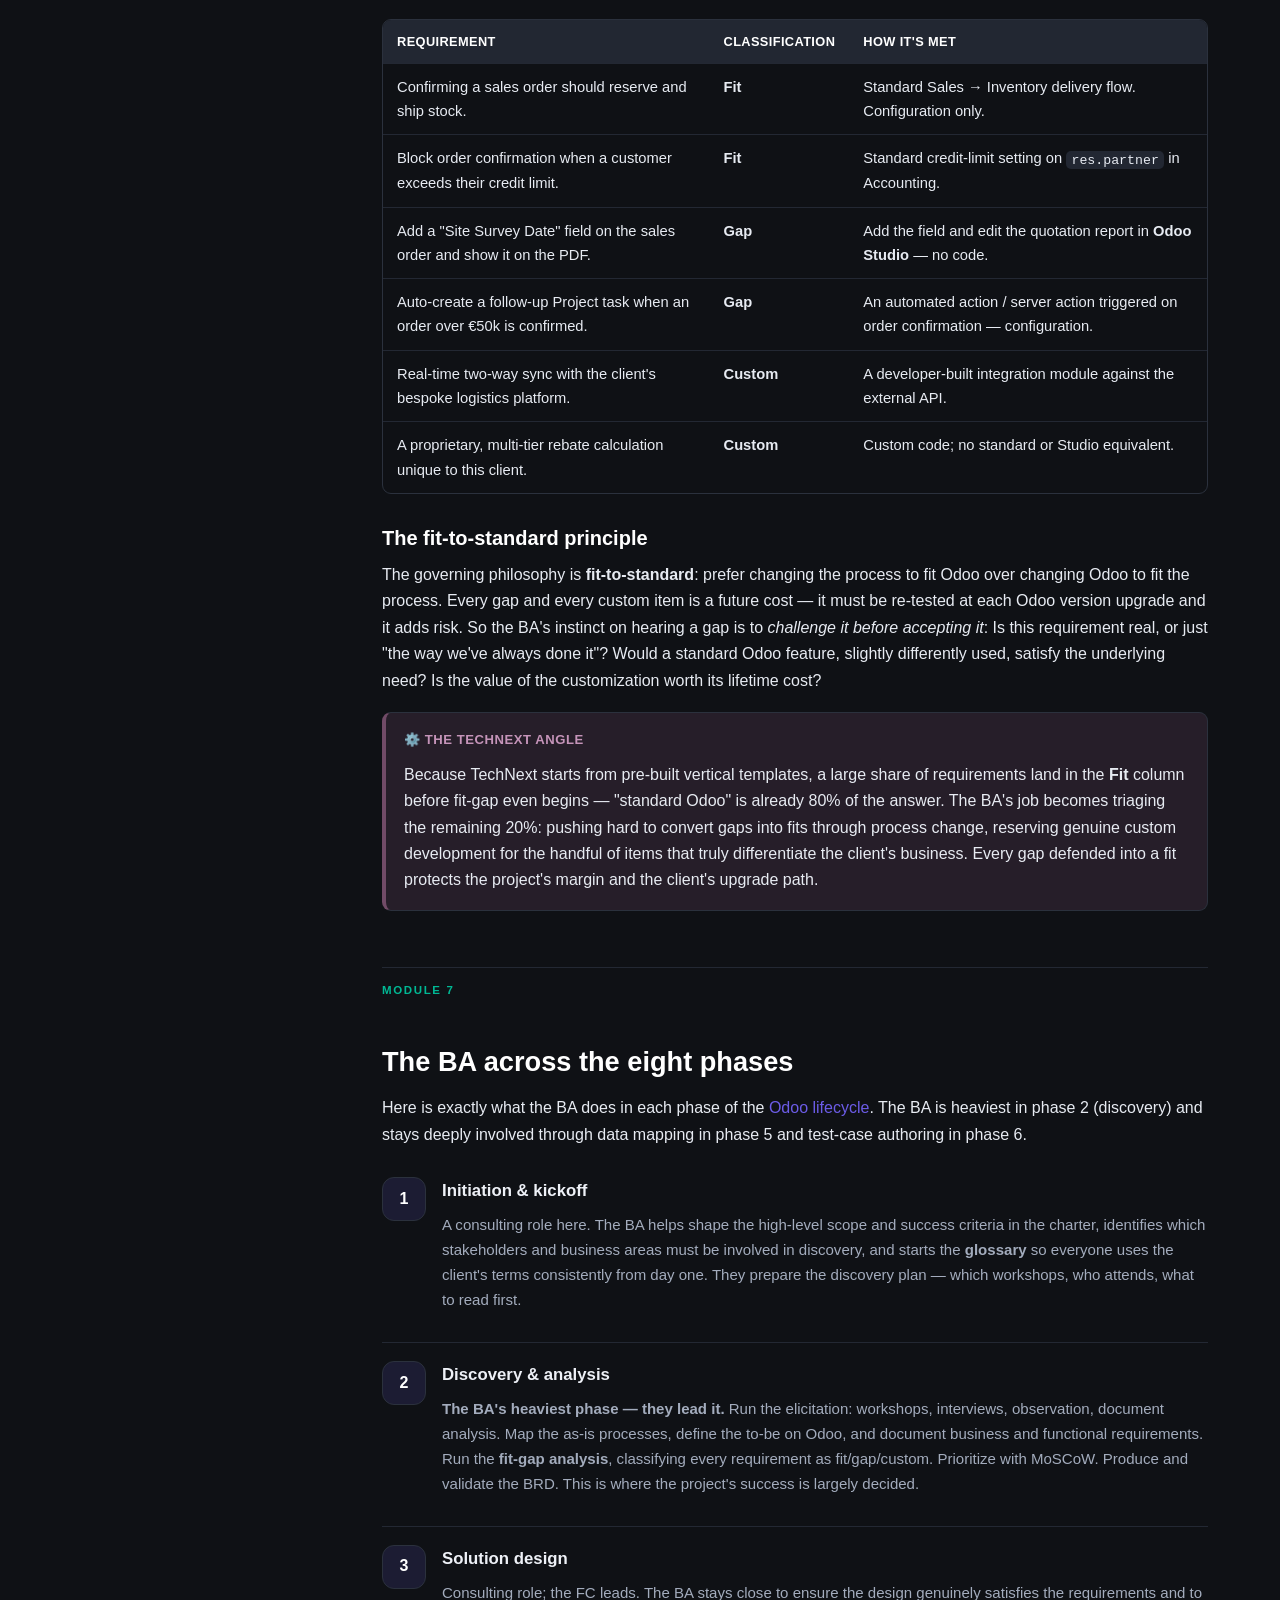
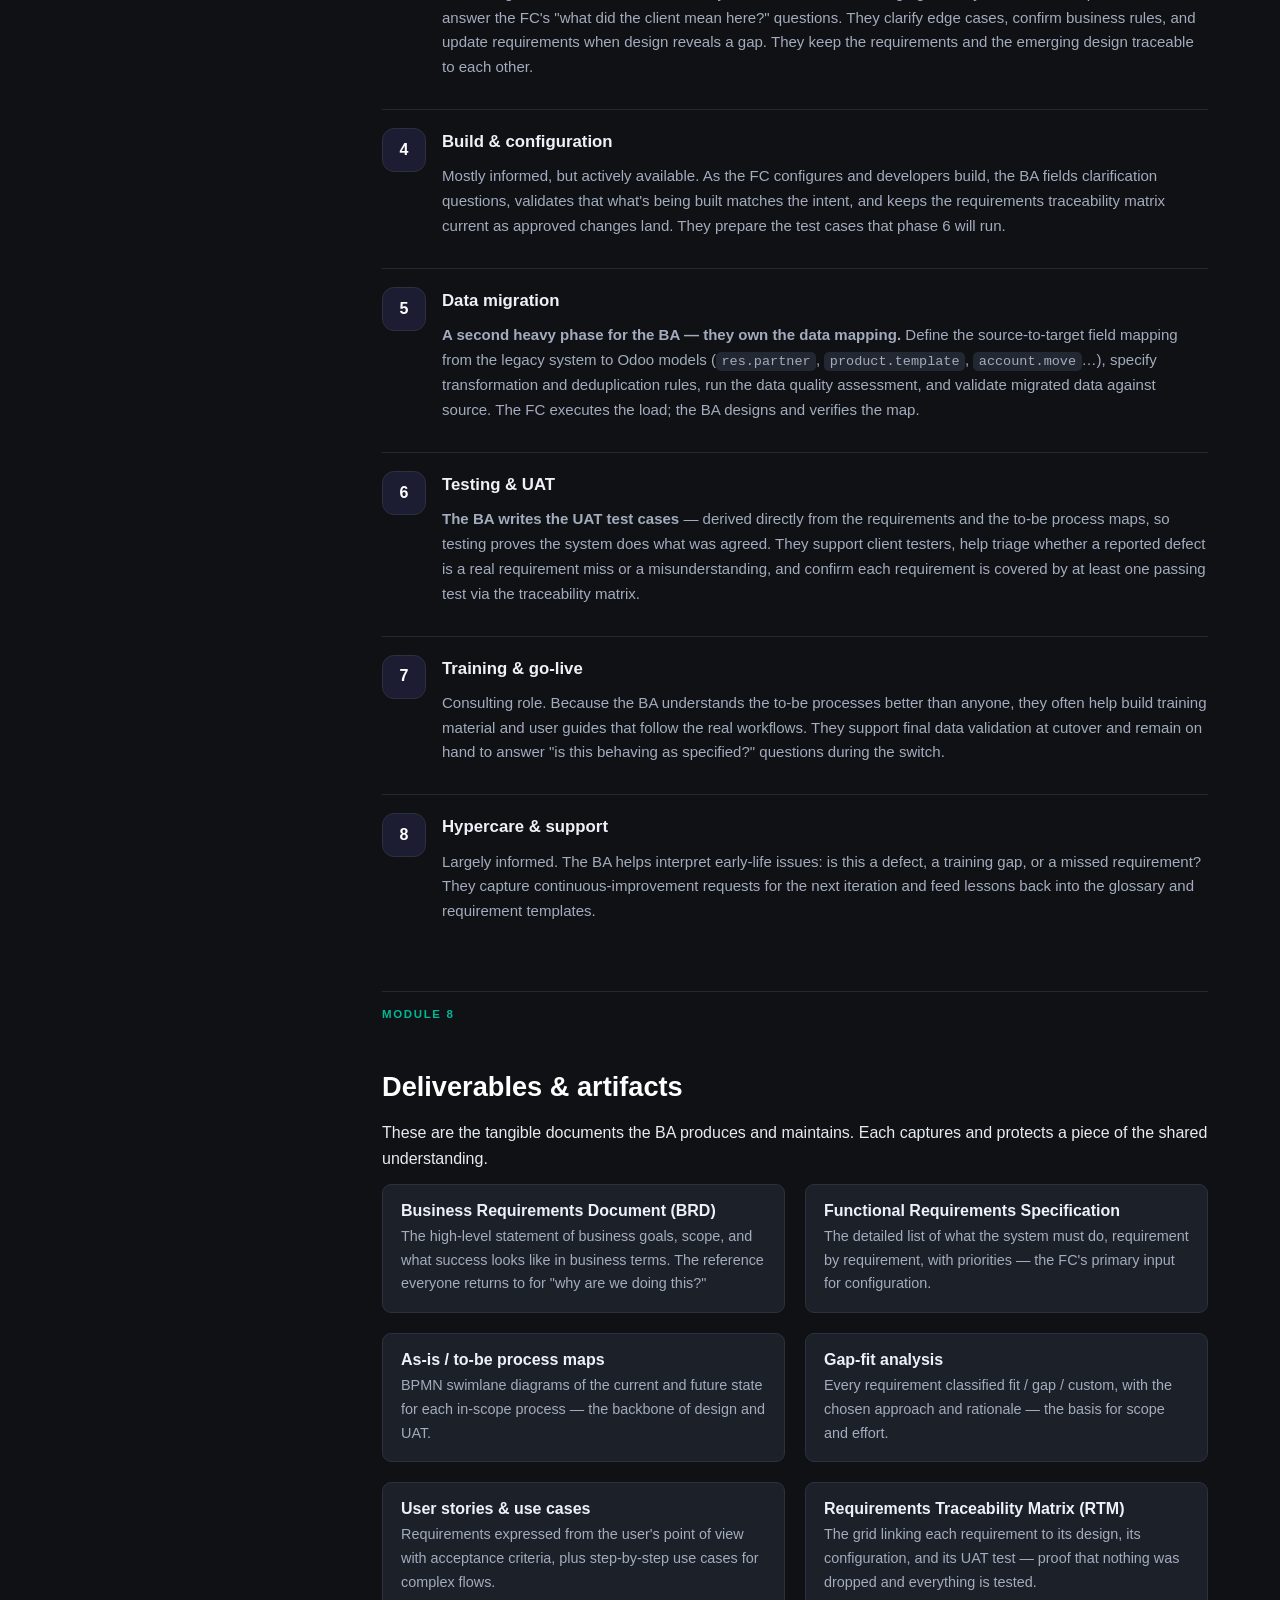
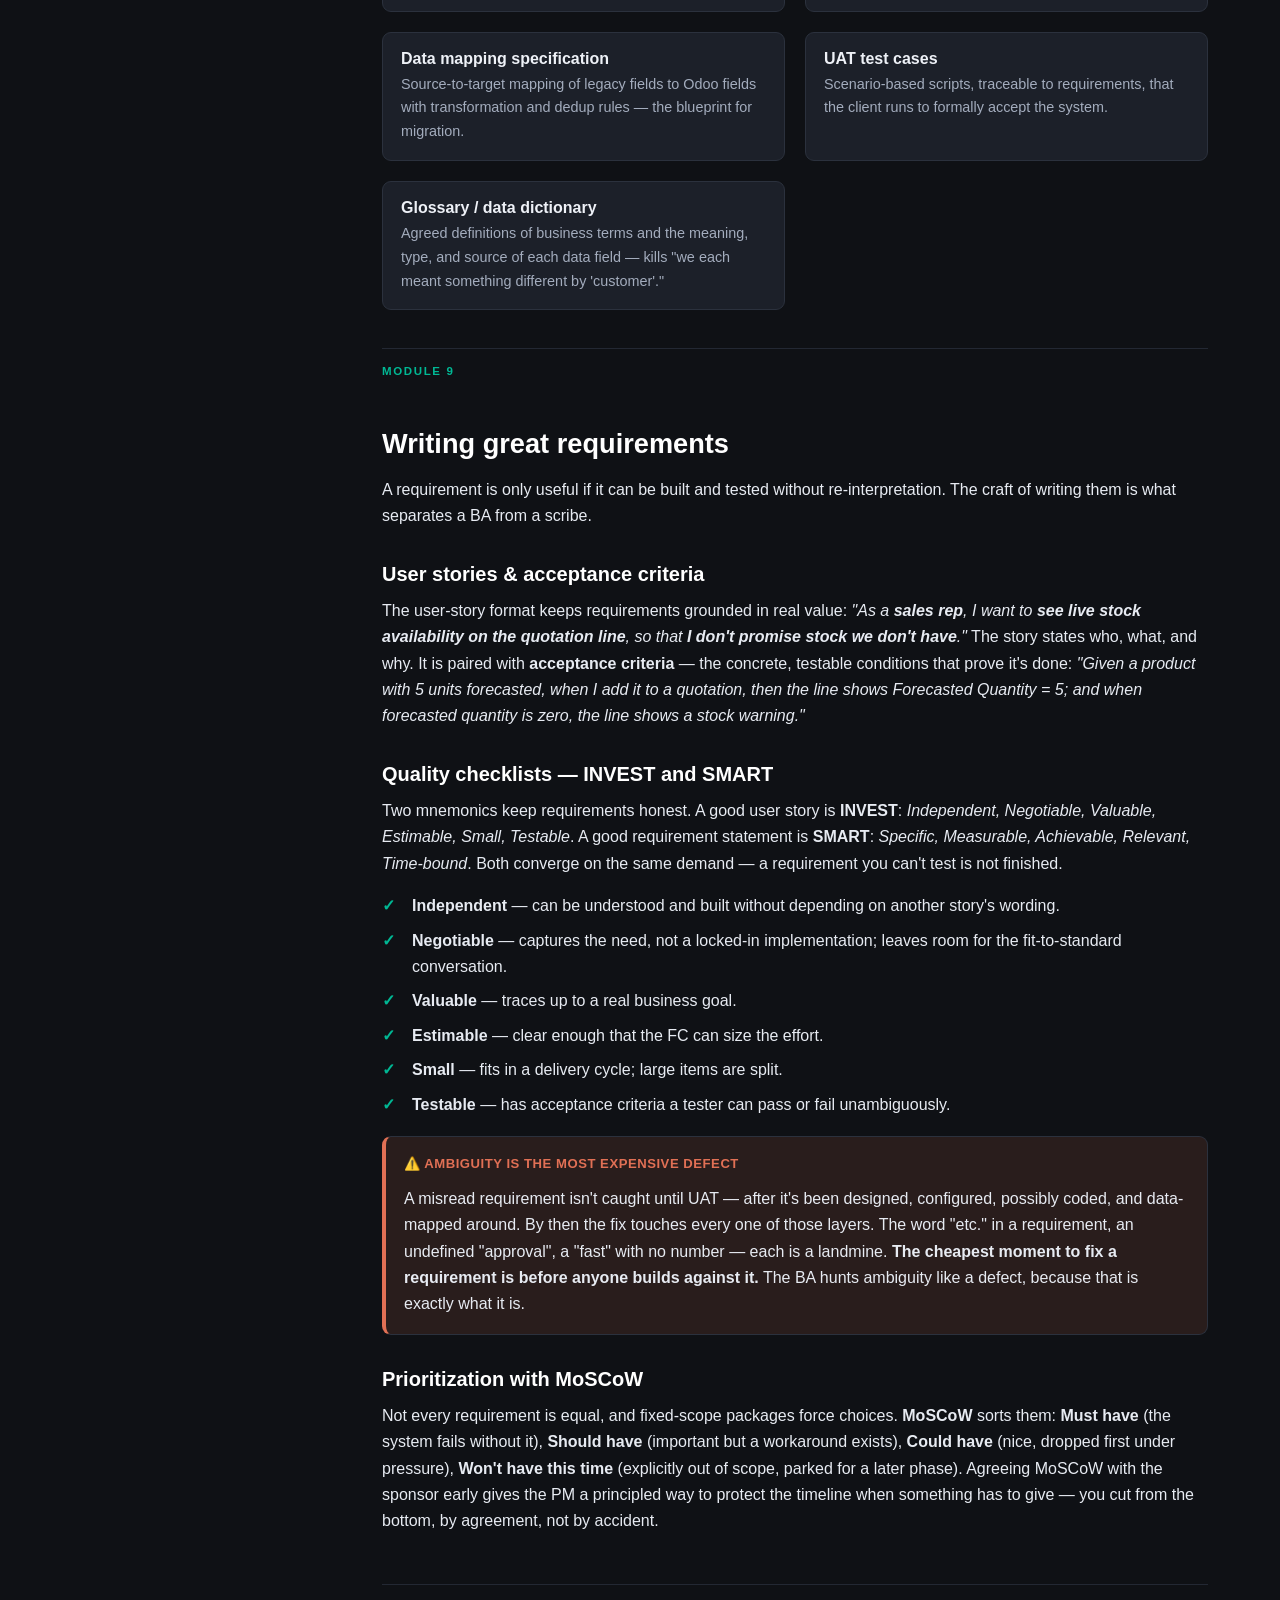
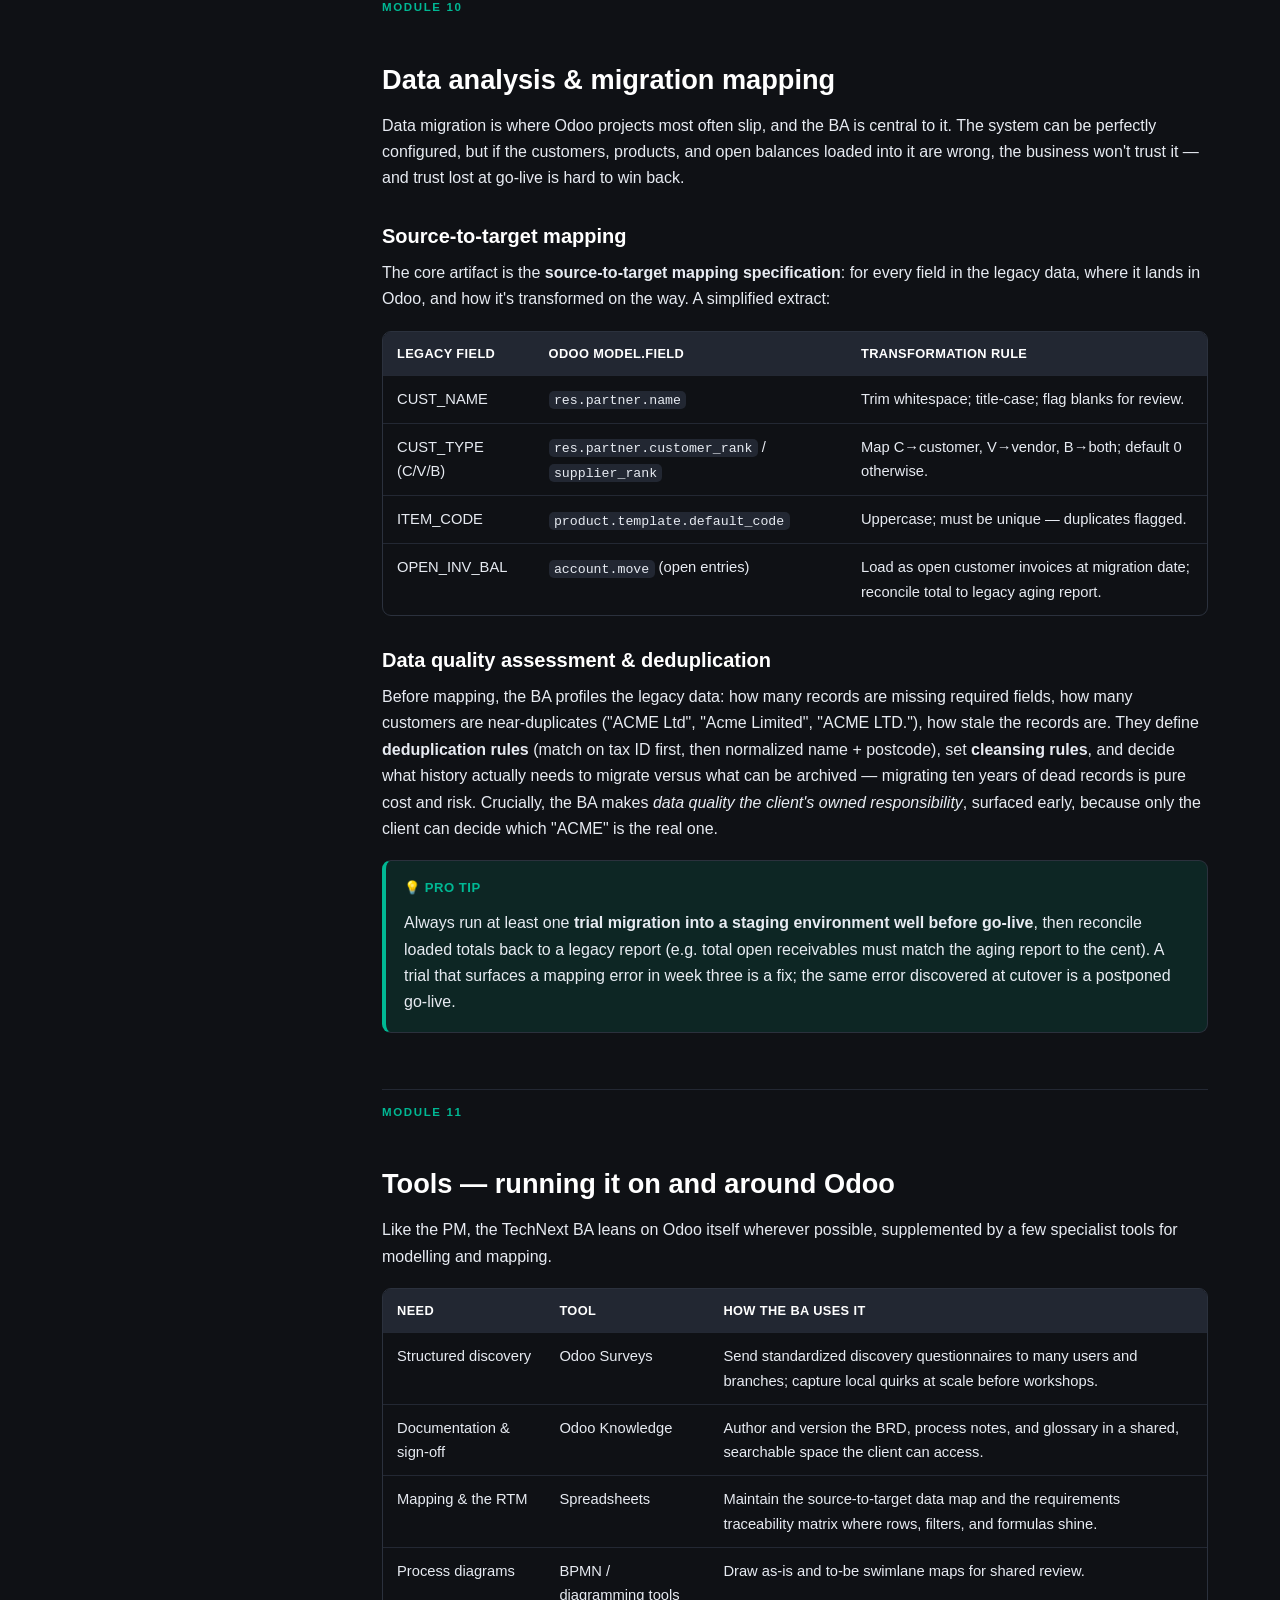
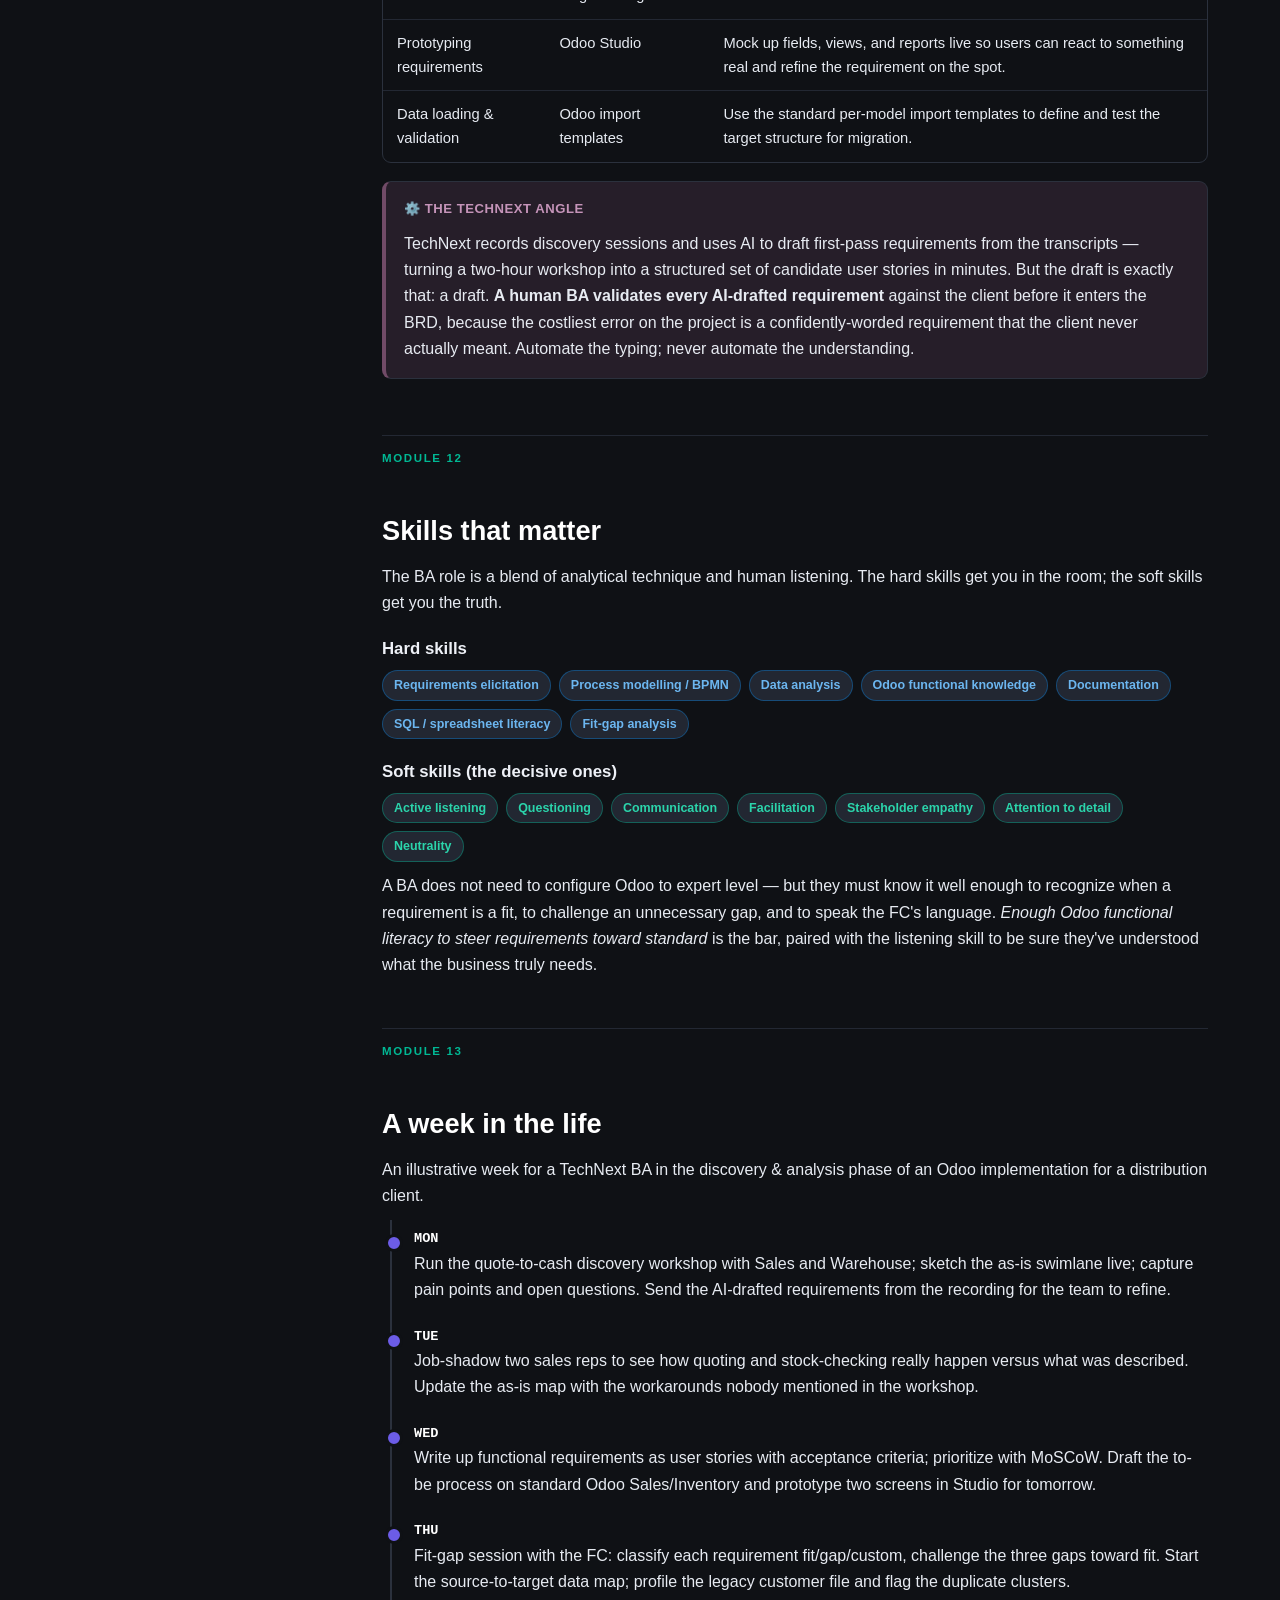
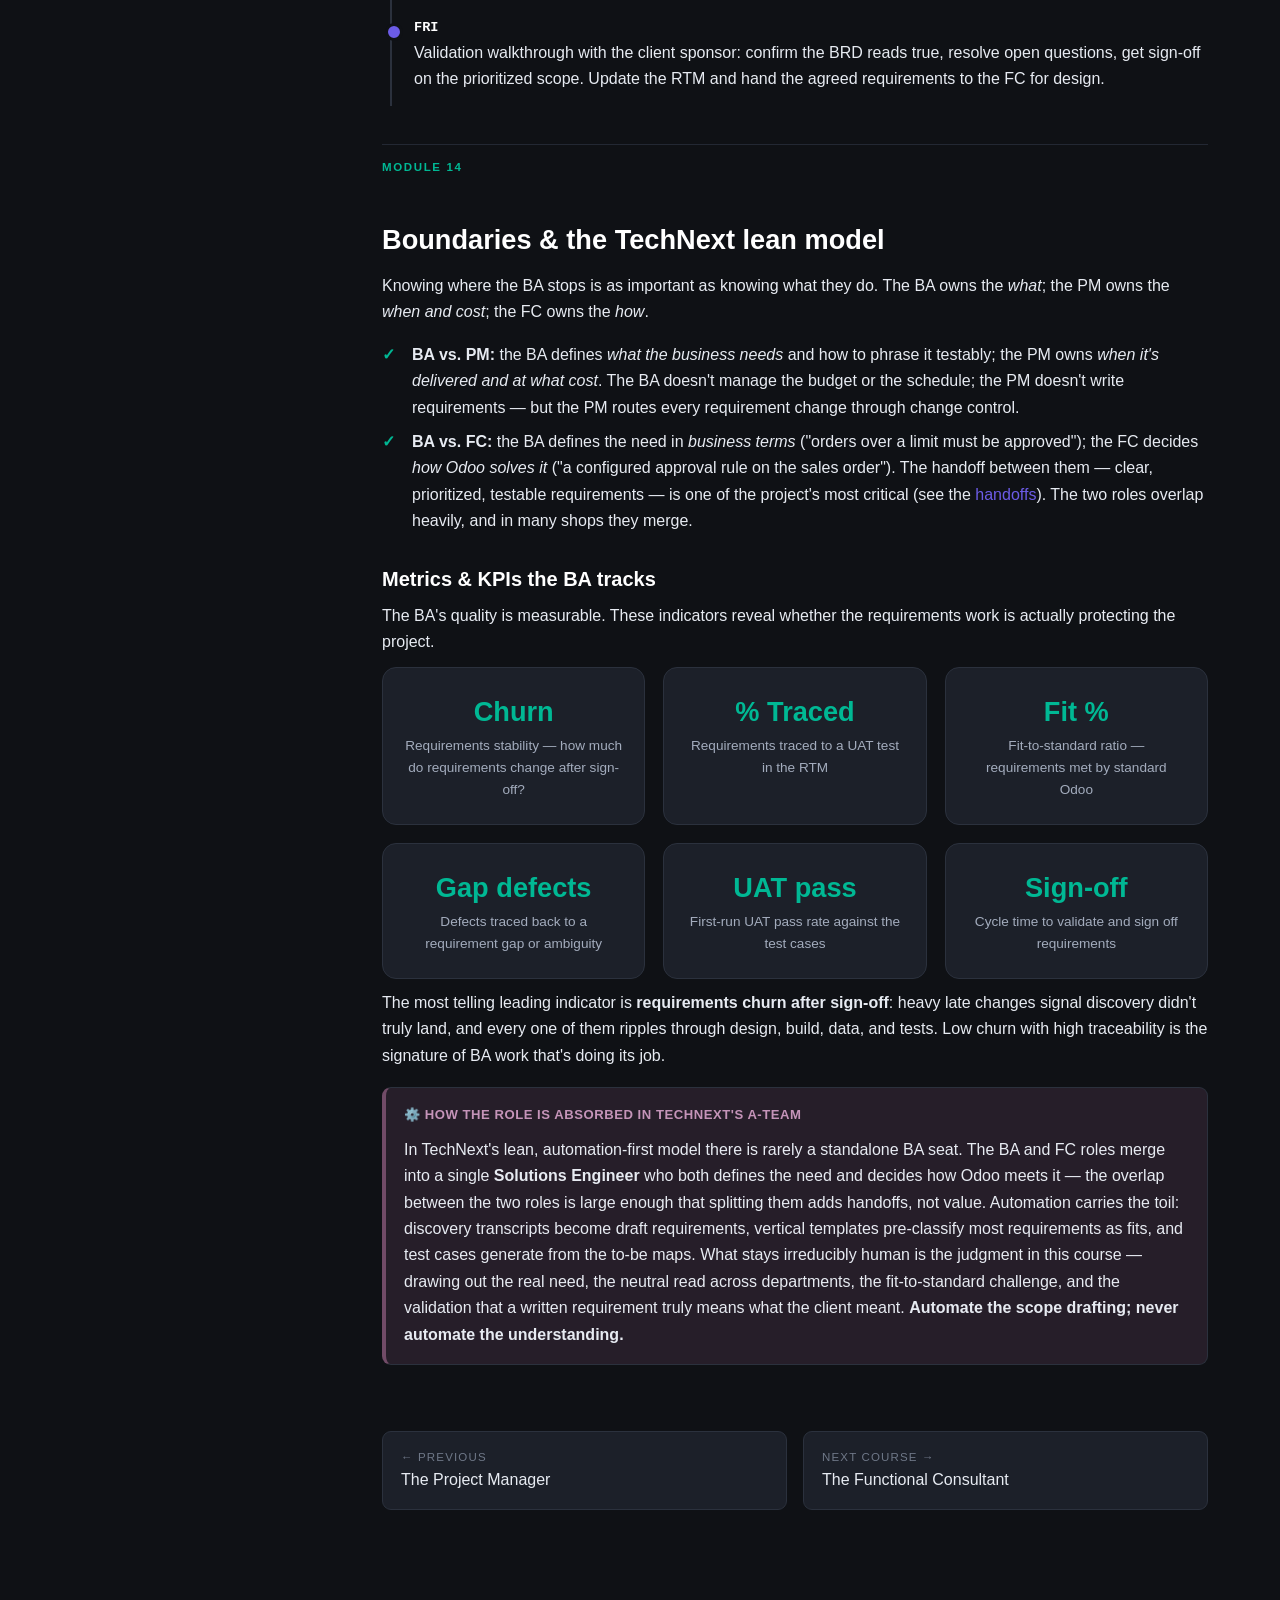
==== commit ea30f1f6: "Add Career Paths page with diagrams explaining roles above Solutions Architect - New career-paths.ht" ====
--- a/website/business-analyst.html
+++ b/website/business-analyst.html
@@ -21,6 +21,7 @@
       <a href="business-analyst.html" class="active">Business Analyst</a>
       <a href="functional-consultant.html">Functional Consultant</a>
       <a href="solutions-architect.html">Solutions Architect</a>
+      <a href="career-paths.html">Career Paths</a>
     </div>
   </div>
 </nav>
--- a/website/assets/styles.css
+++ b/website/assets/styles.css
@@ -84,8 +84,8 @@
   display: grid; place-items: center; color: #fff; font-weight: 900; font-size: .95rem;
 }
 .brand small { display:block; color: var(--text-faint); font-weight: 600; font-size: .62rem; letter-spacing: .14em; text-transform: uppercase; }
-.navlinks { display: flex; gap: 20px; margin-left: auto; align-items: center; }
-.navlinks a { color: var(--text-muted); font-weight: 600; font-size: .92rem; }
+.navlinks { display: flex; gap: 18px; margin-left: auto; align-items: center; }
+.navlinks a { color: var(--text-muted); font-weight: 600; font-size: .92rem; white-space: nowrap; }
 .navlinks a:hover, .navlinks a.active { color: #fff; text-decoration: none; }
 .nav-toggle { display: none; background: none; border: 1px solid var(--border); color: var(--text); border-radius: 8px; padding: 6px 10px; font-size: 1.1rem; cursor: pointer; margin-left:auto; }
 
@@ -263,13 +263,24 @@
 .nextprev a:hover { border-color: var(--brand); text-decoration: none; }
 .nextprev small { color: var(--text-faint); display: block; font-size: .72rem; text-transform: uppercase; letter-spacing: .1em; }
 
+/* ---------- Diagrams (career paths) ---------- */
+.diagram-fig { background: var(--bg-soft); border: 1px solid var(--border); border-radius: var(--radius); padding: 22px; margin: 26px 0; }
+.diagram-fig svg { width: 100%; height: auto; display: block; }
+.diagram-fig figcaption { color: var(--text-muted); font-size: .92rem; margin-top: 14px; border-top: 1px solid var(--border-soft); padding-top: 12px; }
+.diagram text { font-family: var(--font); }
+.legend { display: flex; flex-wrap: wrap; gap: 18px; margin: 6px 0 2px; font-size: .82rem; color: var(--text-muted); }
+.legend span { display: inline-flex; align-items: center; gap: 7px; }
+.legend i { width: 14px; height: 14px; border-radius: 4px; display: inline-block; border: 1px solid rgba(255,255,255,.15); }
+
 /* ---------- Responsive ---------- */
+@media (max-width: 1160px) {
+  .navlinks { display: none; }
+  .navlinks.open { display: flex; flex-direction: column; position: absolute; top: 62px; right: 0; left: 0; background: var(--bg-soft); border-bottom: 1px solid var(--border); padding: 14px 22px; gap: 14px; }
+  .nav-toggle { display: inline-block; }
+}
 @media (max-width: 920px) {
   .course-layout { grid-template-columns: 1fr; }
   .toc { position: relative; top: 0; max-height: none; margin-bottom: 8px; }
   .role-cards, .grid-3 { grid-template-columns: 1fr; }
   .grid-2 { grid-template-columns: 1fr; }
-  .navlinks { display: none; }
-  .navlinks.open { display: flex; flex-direction: column; position: absolute; top: 62px; right: 0; left: 0; background: var(--bg-soft); border-bottom: 1px solid var(--border); padding: 14px 22px; gap: 14px; }
-  .nav-toggle { display: inline-block; }
-}
+}
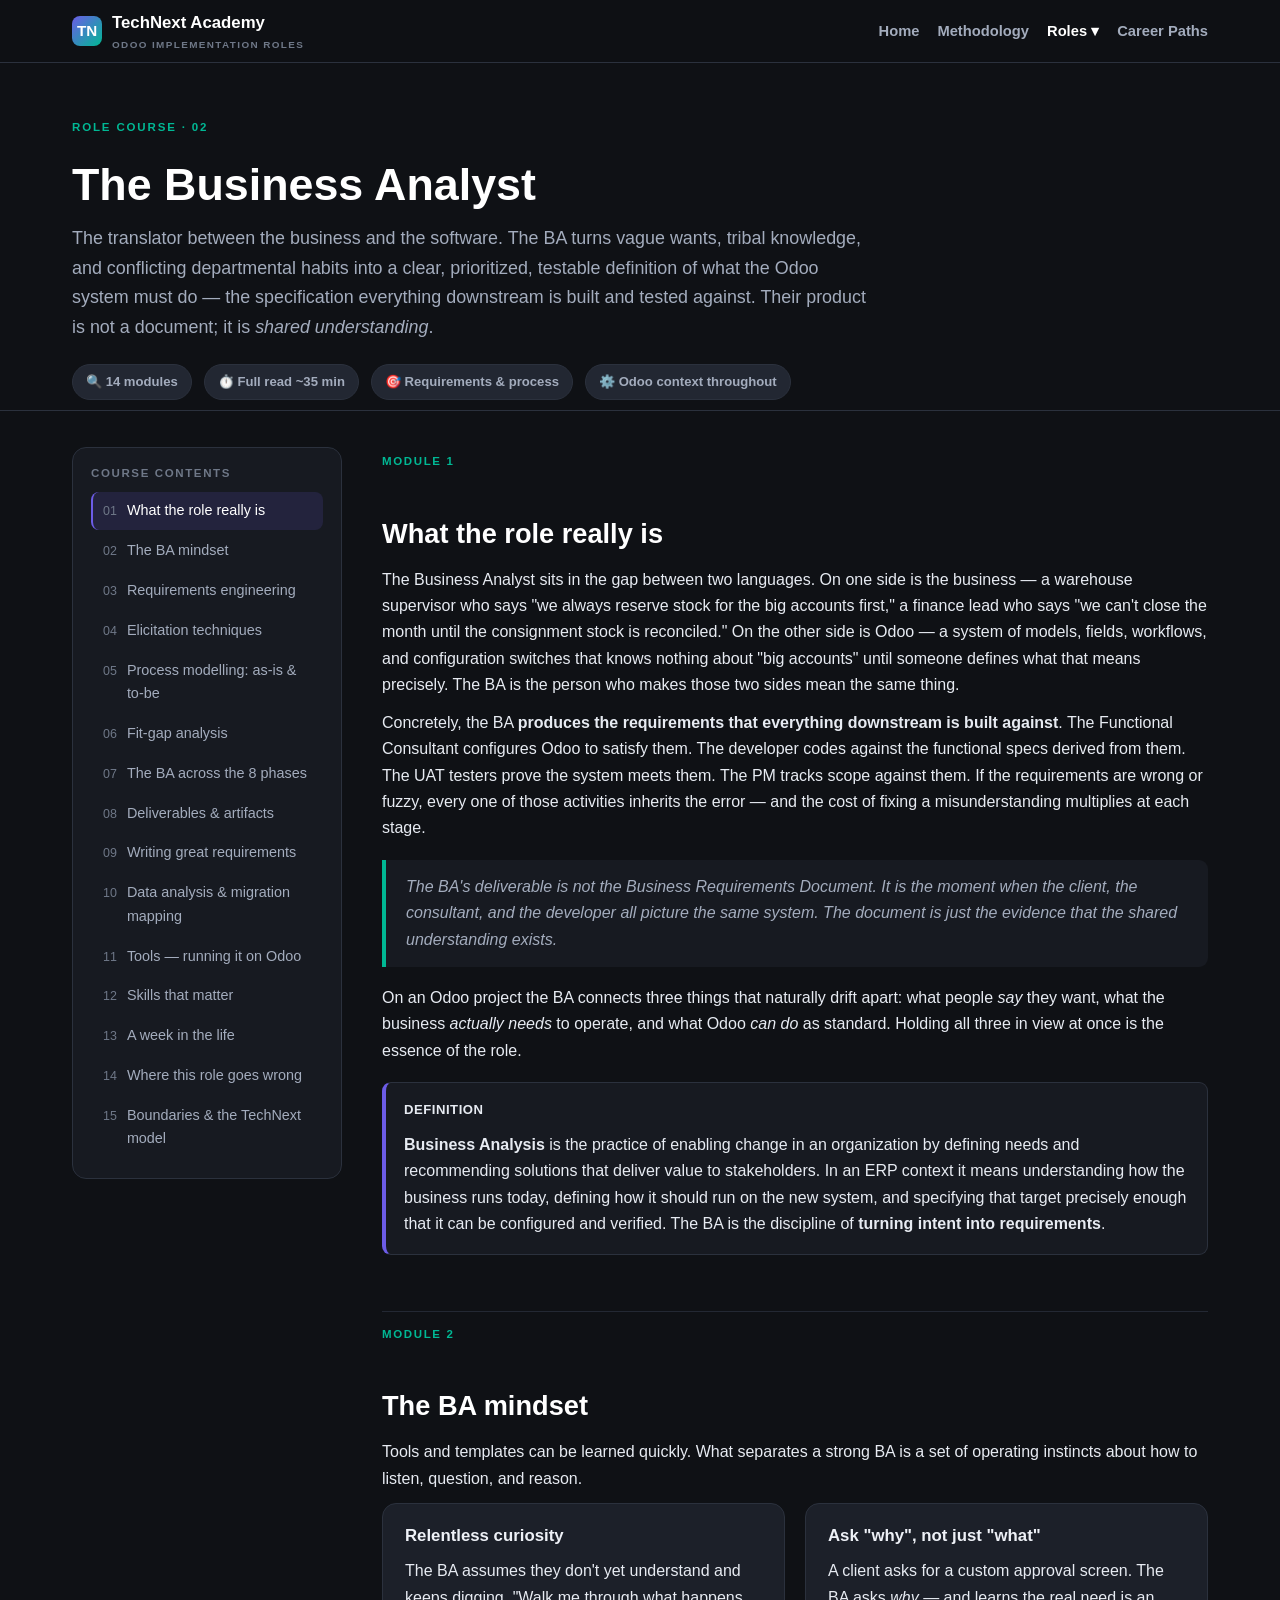
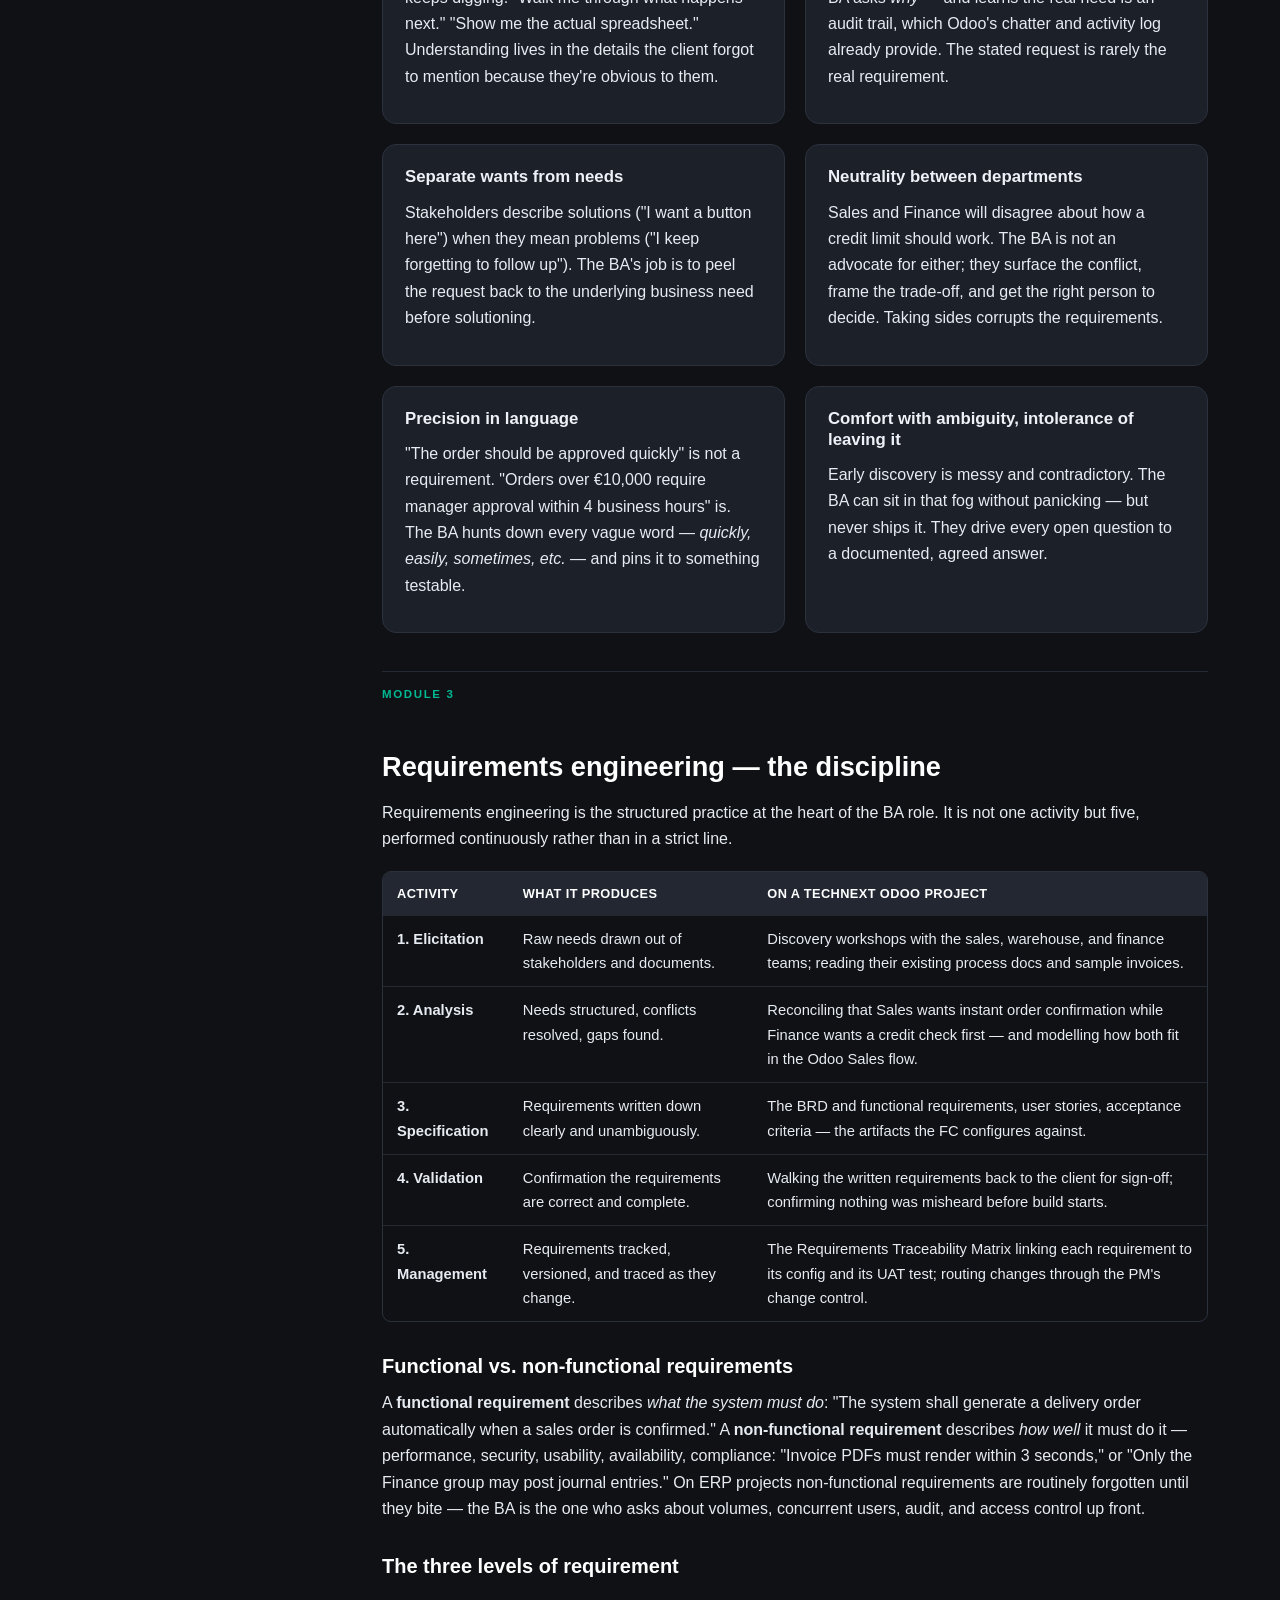
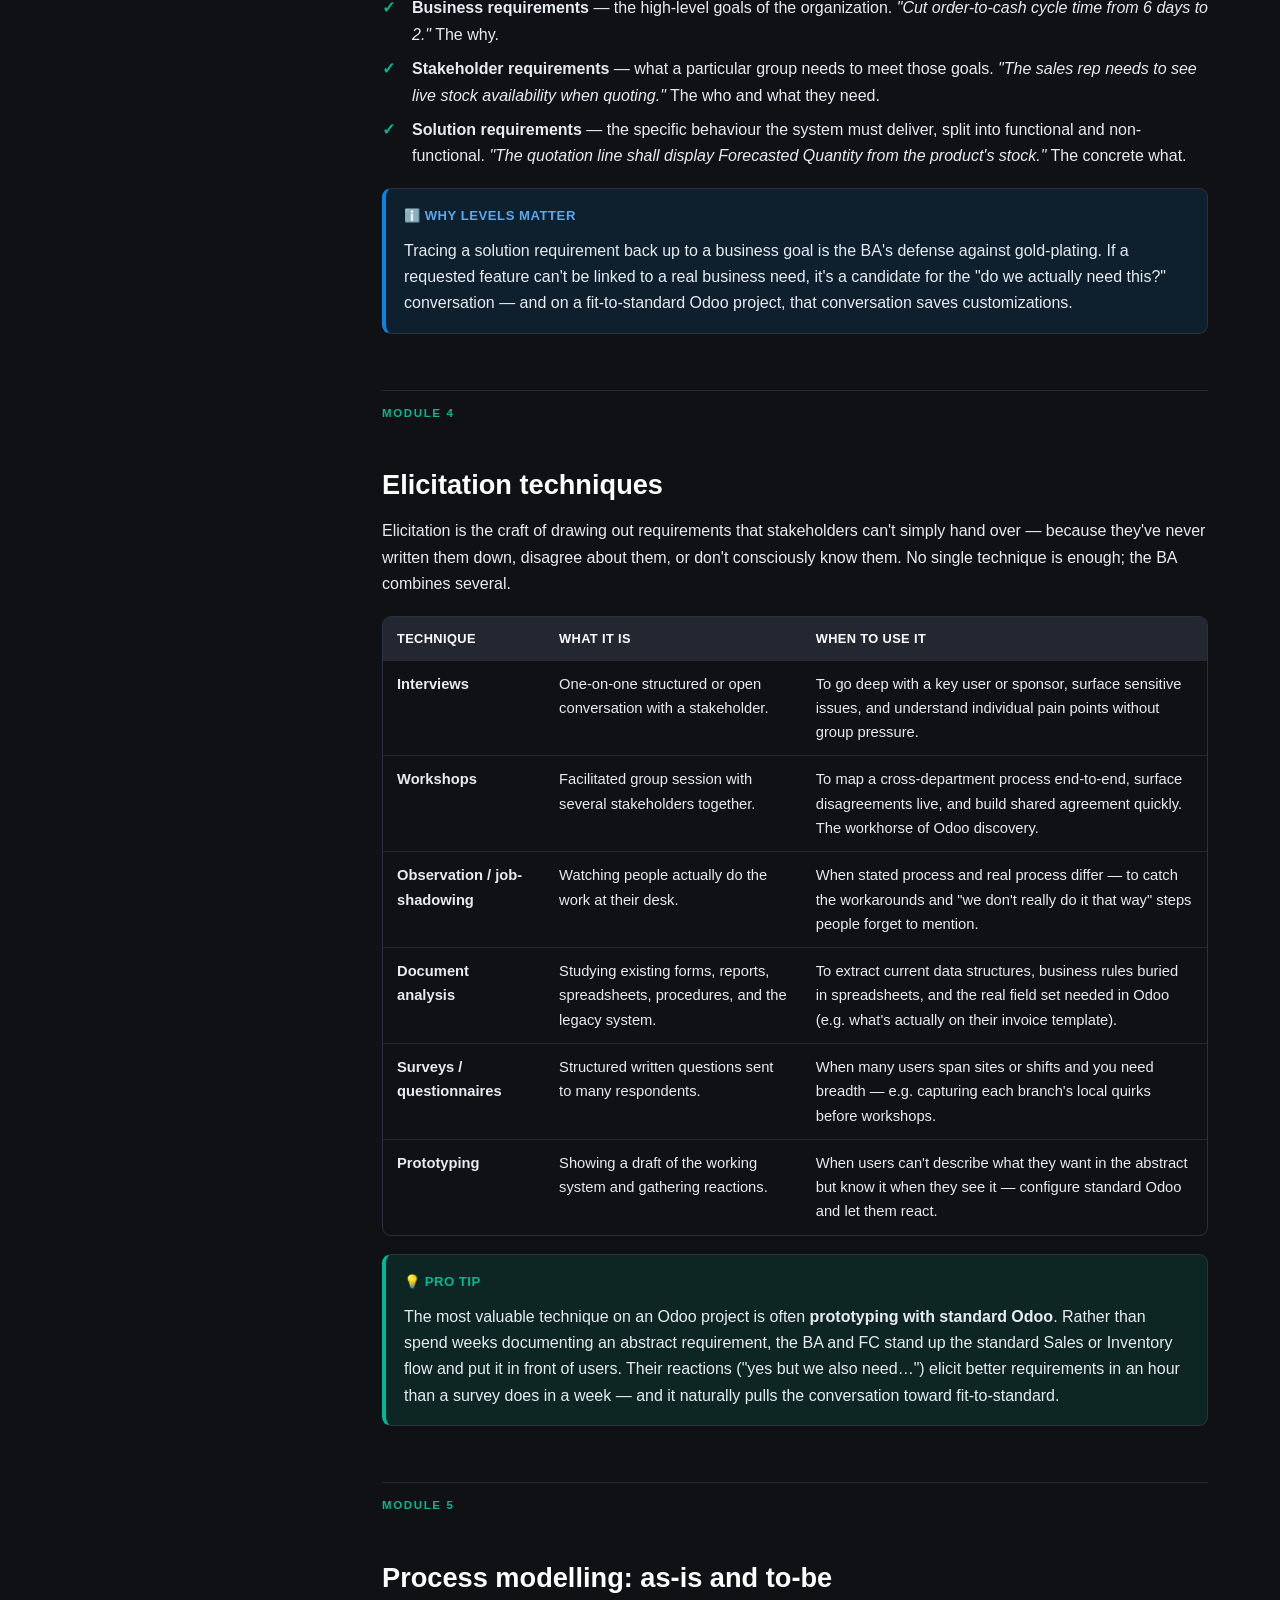
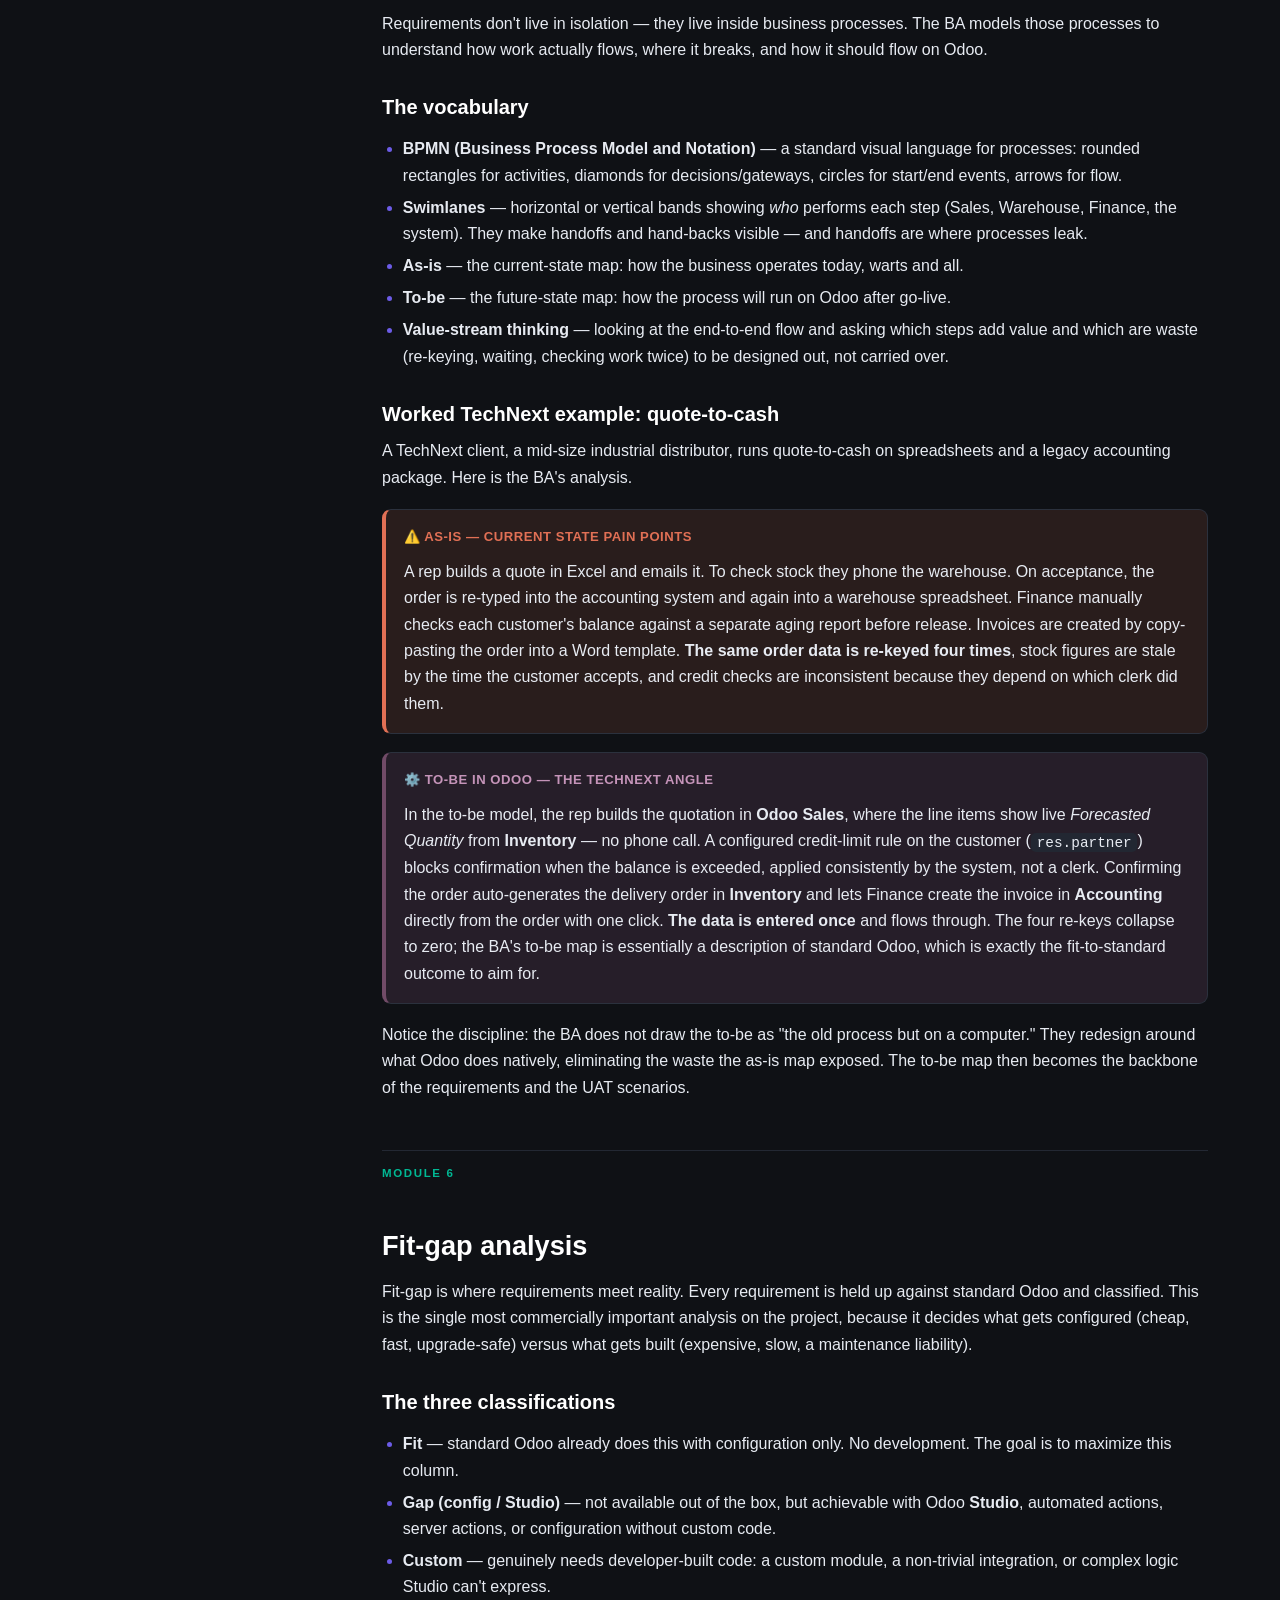
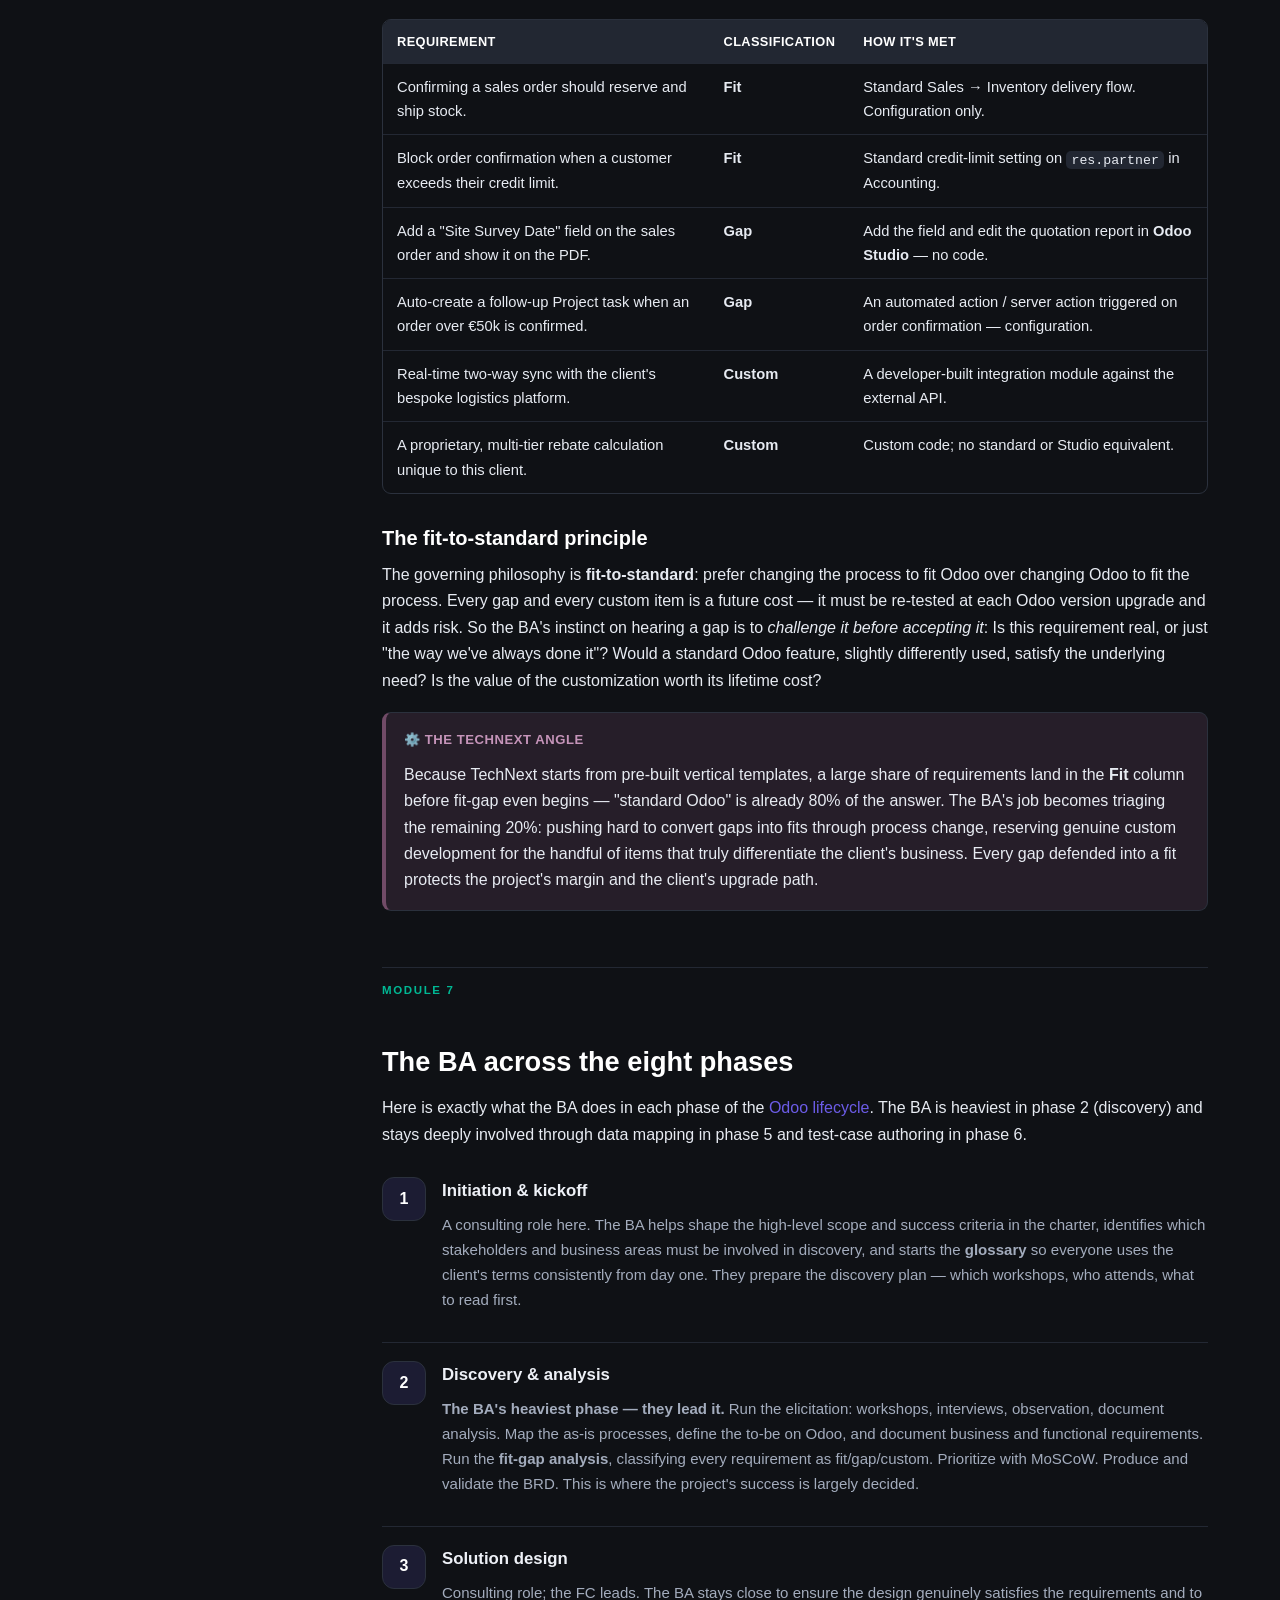
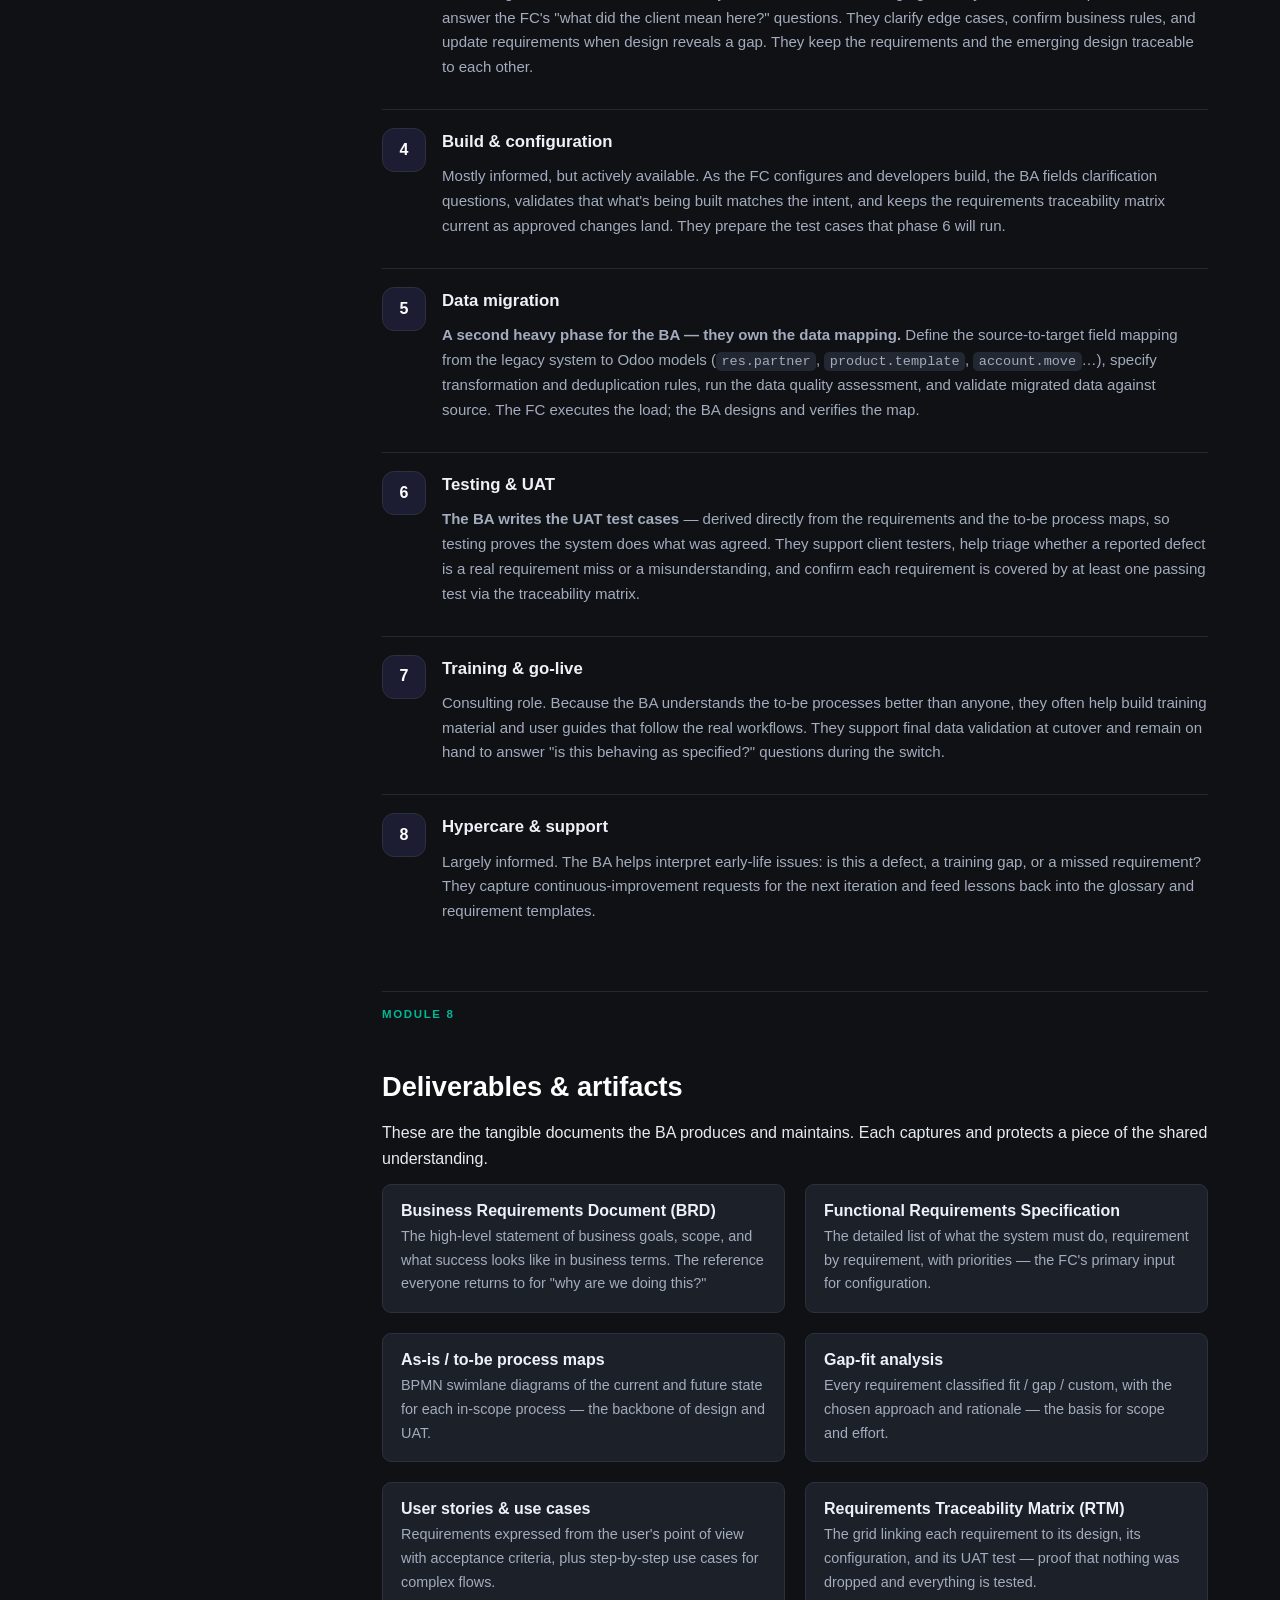
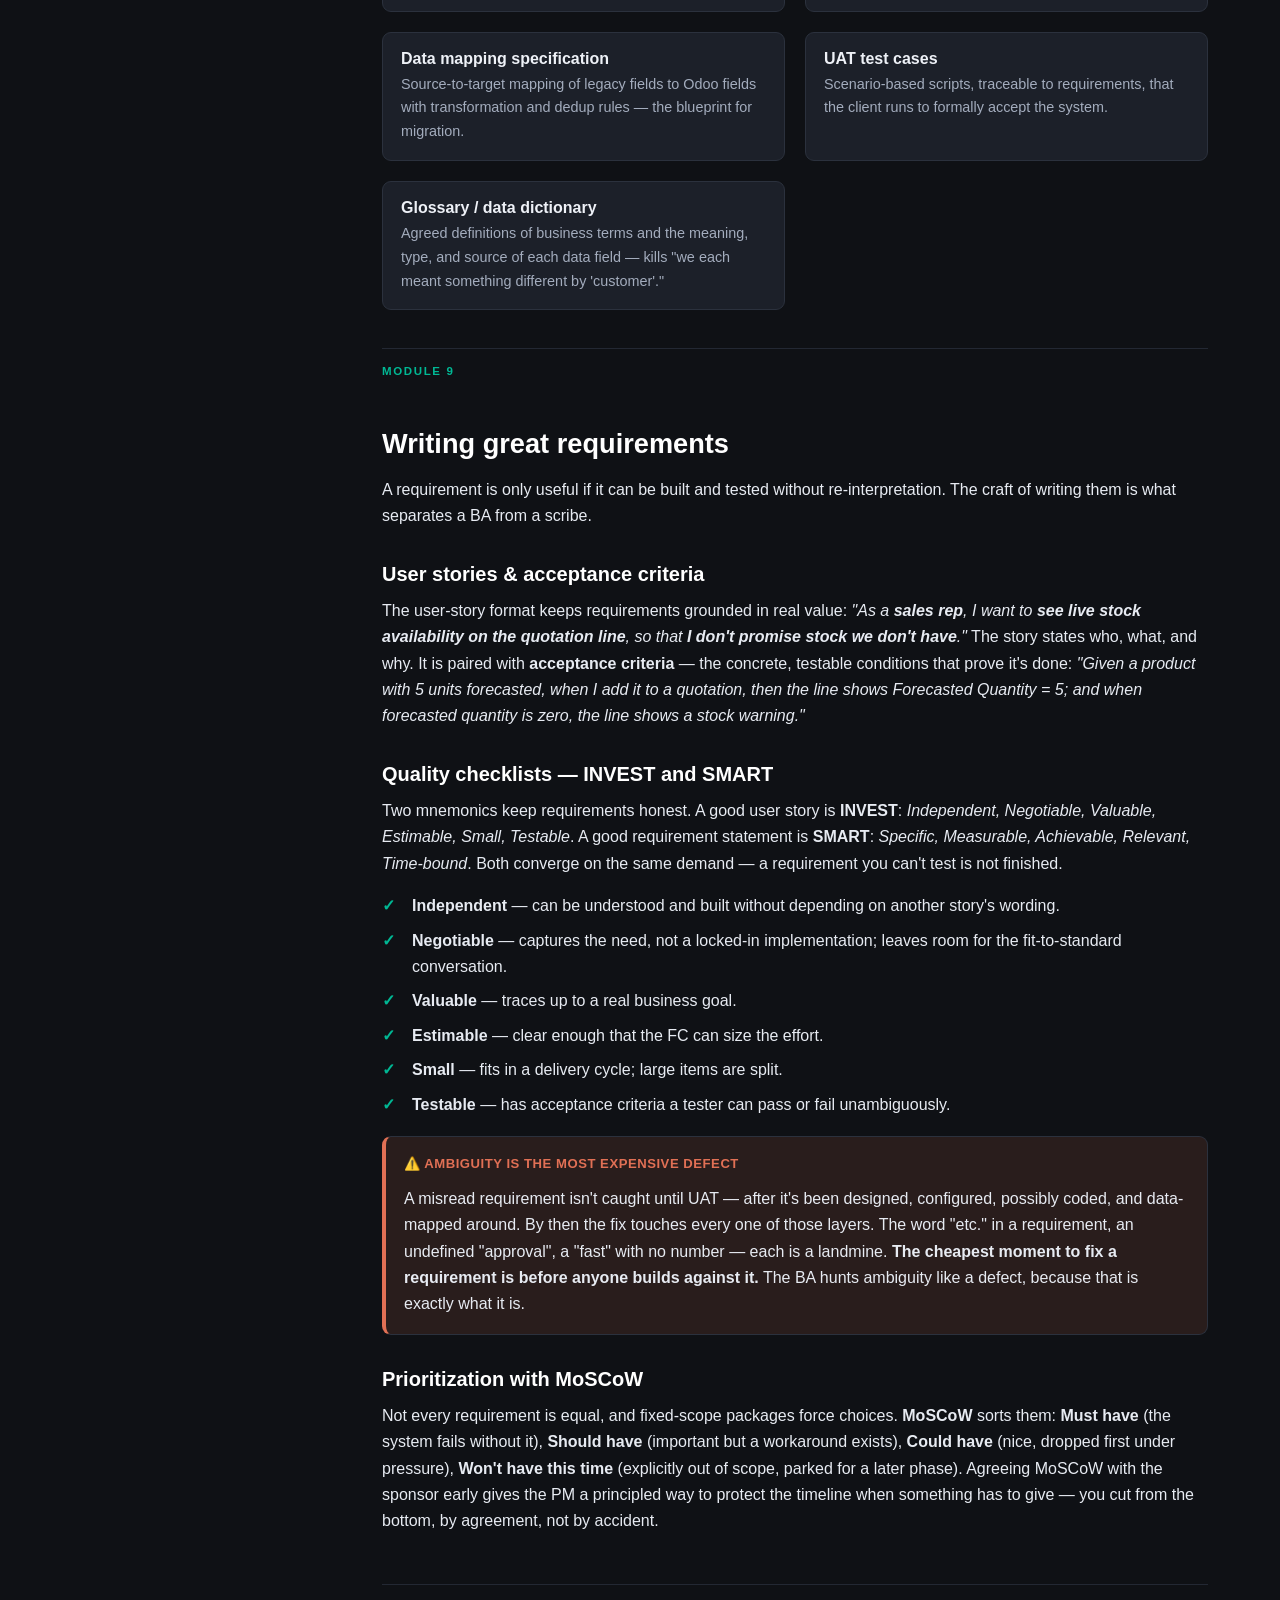
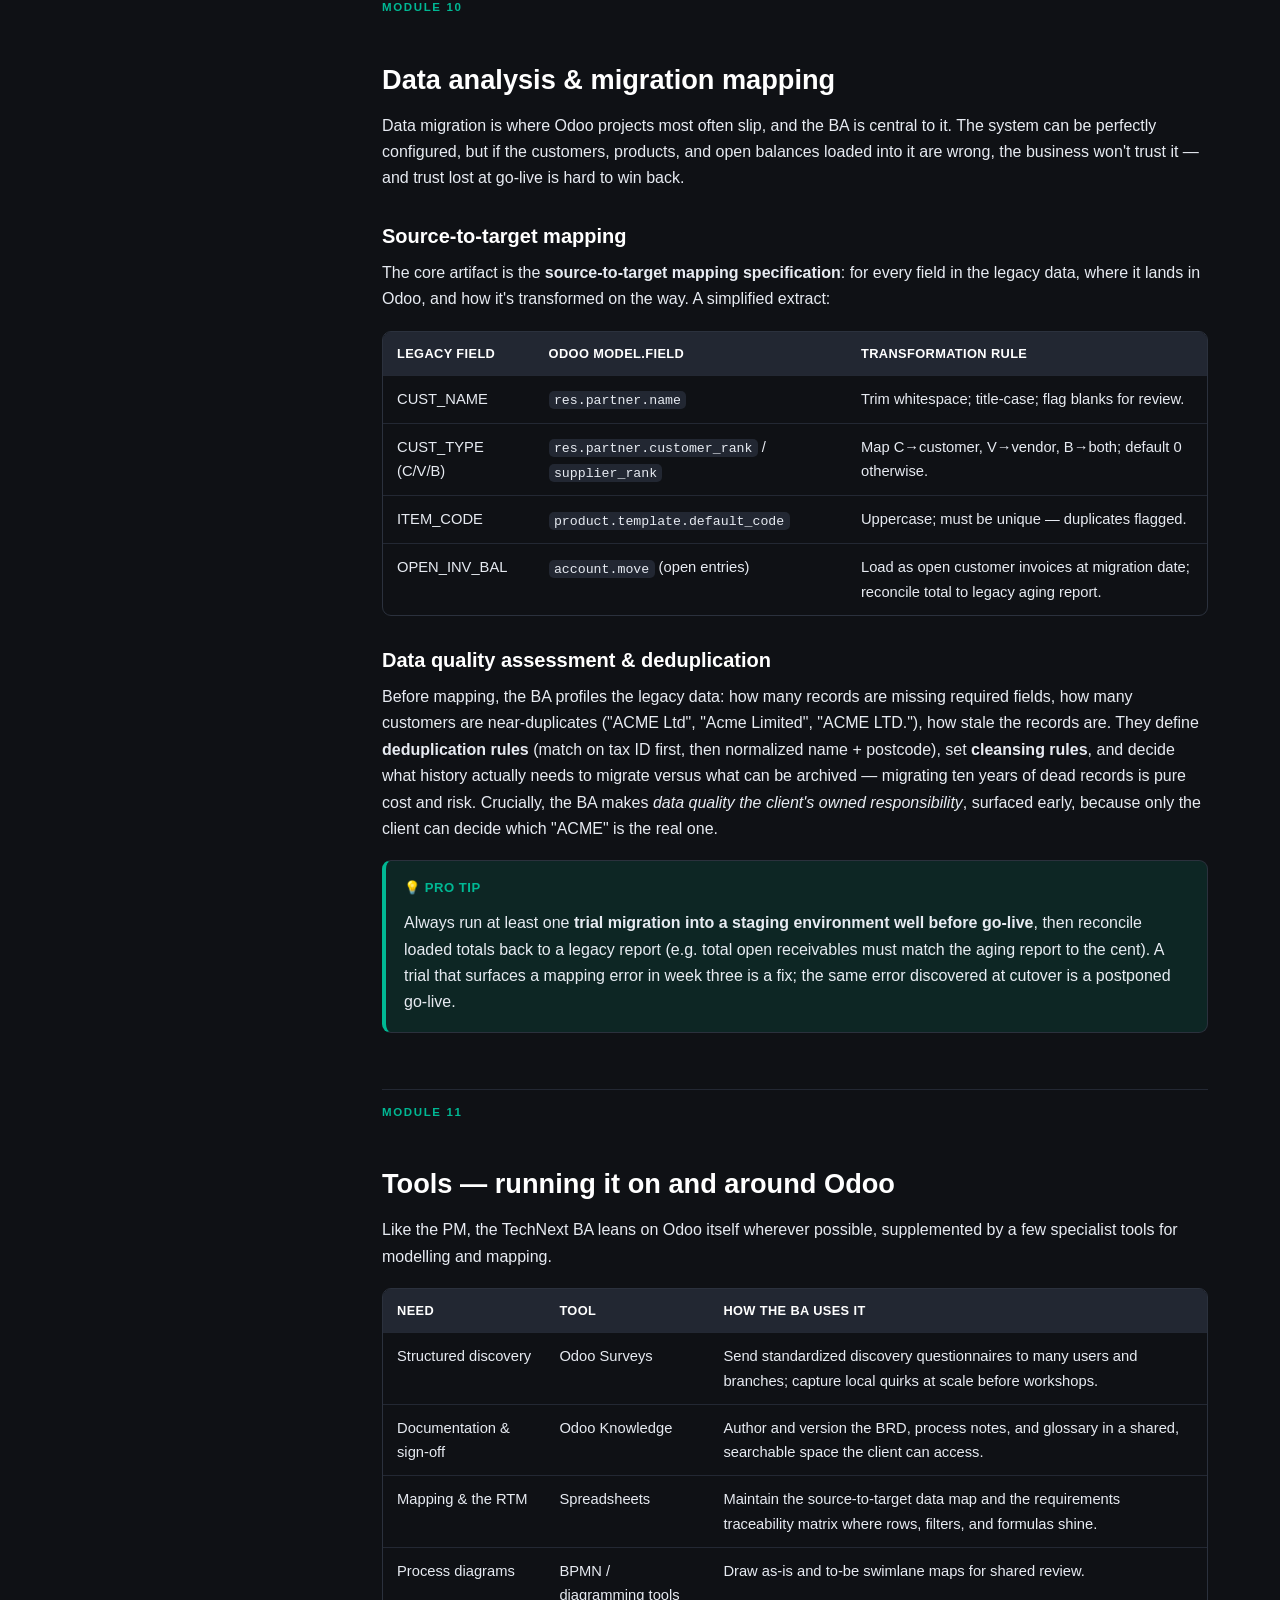
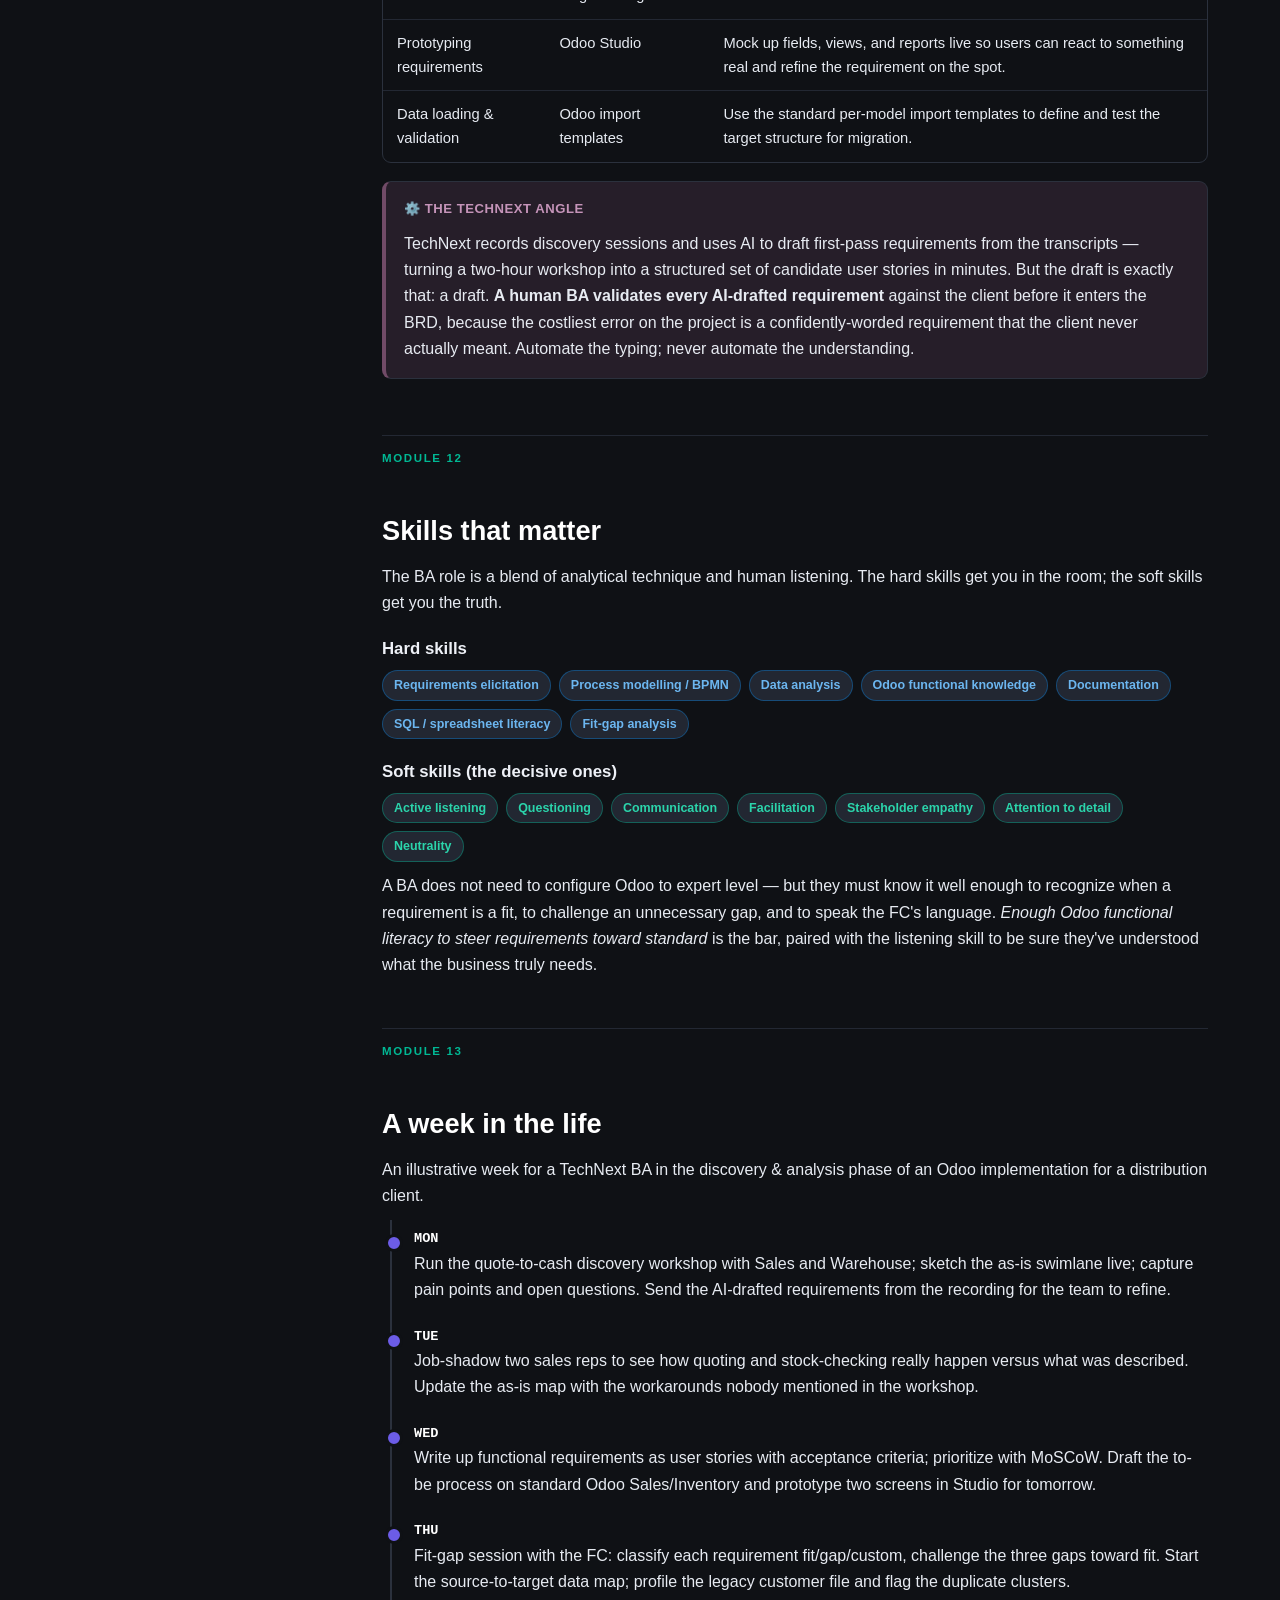
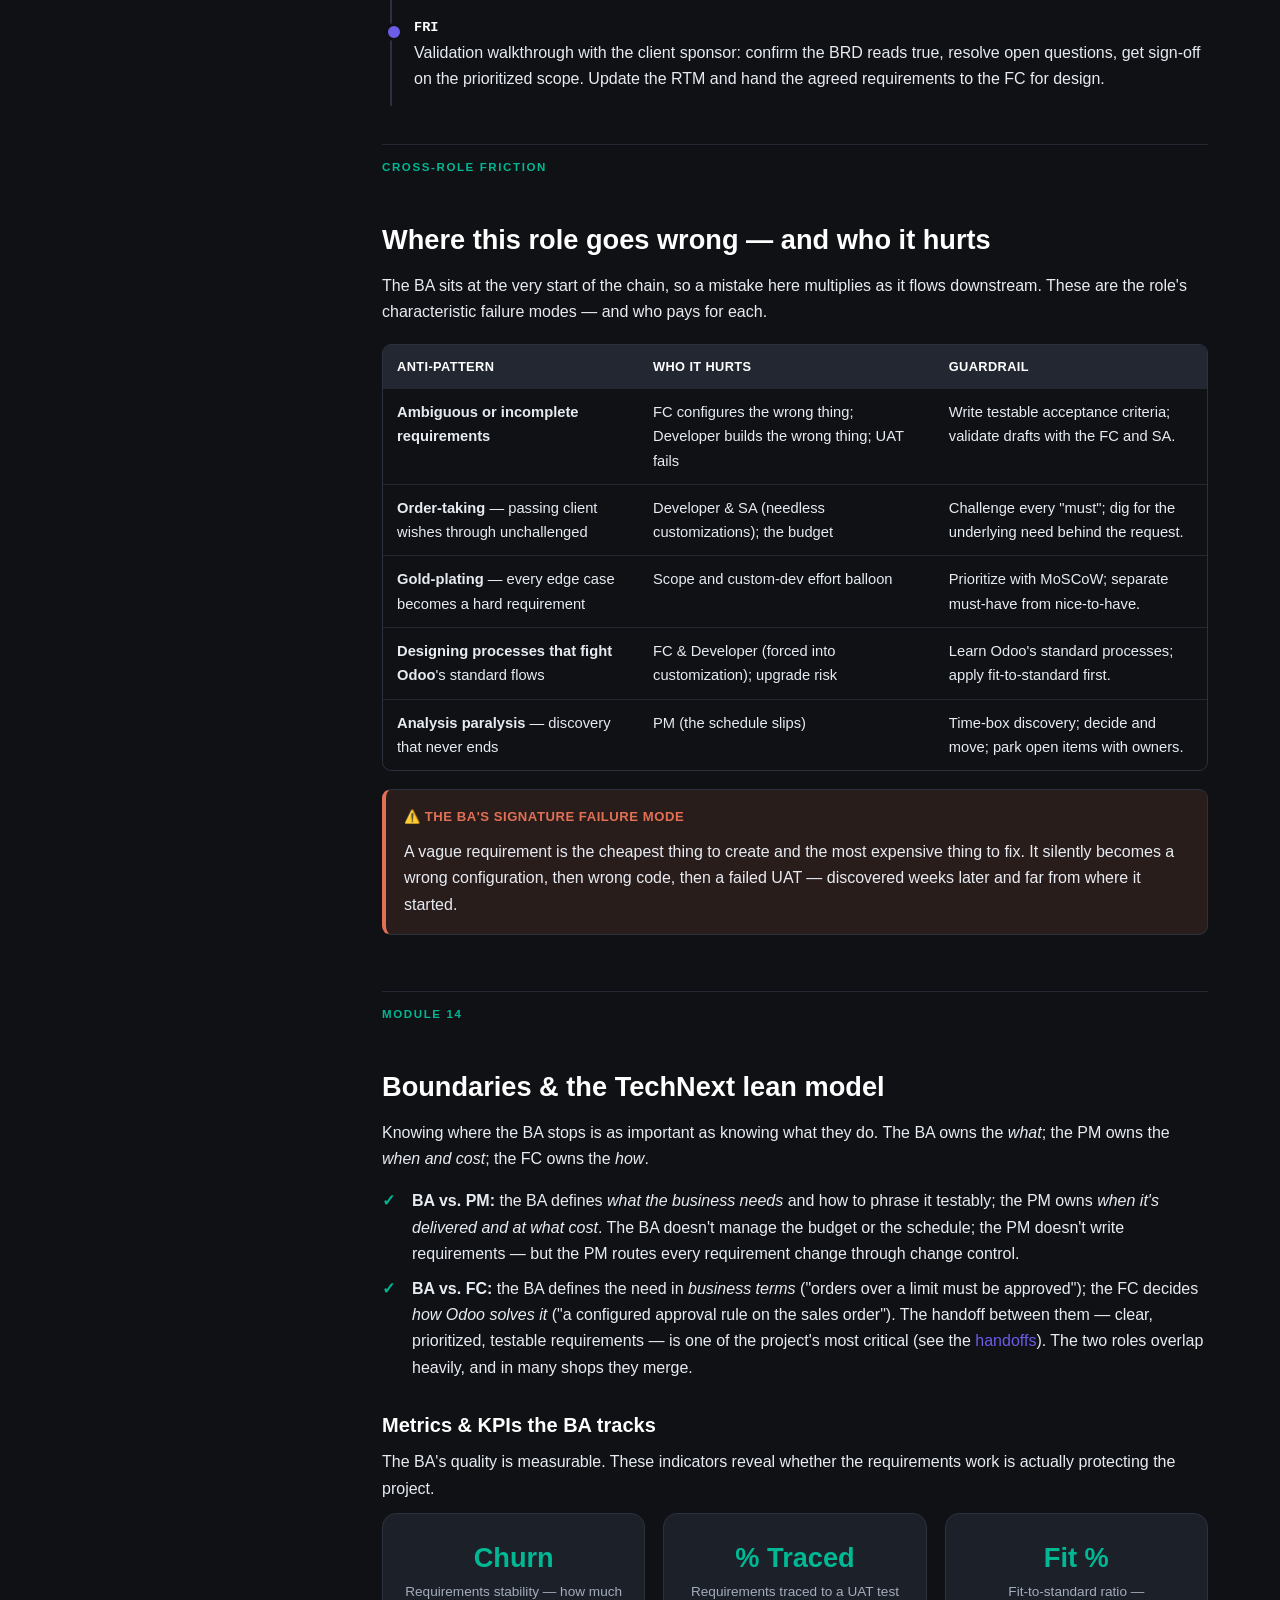
==== commit 79eb8c11: "Add Odoo Developer role + cross-role friction sections; nav dropdown - New odoo-developer.html: 15-m" ====
--- a/website/business-analyst.html
+++ b/website/business-analyst.html
@@ -17,10 +17,16 @@
     <div class="navlinks">
       <a href="index.html">Home</a>
       <a href="methodology.html">Methodology</a>
-      <a href="project-manager.html">Project Manager</a>
-      <a href="business-analyst.html" class="active">Business Analyst</a>
-      <a href="functional-consultant.html">Functional Consultant</a>
-      <a href="solutions-architect.html">Solutions Architect</a>
+      <div class="navdrop">
+        <button class="navdrop-btn active" aria-expanded="false">Roles ▾</button>
+        <div class="navdrop-menu">
+          <a href="project-manager.html">Project Manager</a>
+          <a href="business-analyst.html" class="active">Business Analyst</a>
+          <a href="functional-consultant.html">Functional Consultant</a>
+          <a href="odoo-developer.html">Odoo Developer</a>
+          <a href="solutions-architect.html">Solutions Architect</a>
+        </div>
+      </div>
       <a href="career-paths.html">Career Paths</a>
     </div>
   </div>
@@ -59,6 +65,7 @@
       <li><a href="#tools">Tools — running it on Odoo</a></li>
       <li><a href="#skills">Skills that matter</a></li>
       <li><a href="#day">A week in the life</a></li>
+      <li><a href="#friction">Where this role goes wrong</a></li>
       <li><a href="#boundaries">Boundaries &amp; the TechNext model</a></li>
     </ol>
   </aside>
@@ -376,6 +383,28 @@
       </div>
     </section>
 
+    <section id="friction">
+      <span class="module-label">Cross-role friction</span>
+      <h2>Where this role goes wrong — and who it hurts</h2>
+      <p>The BA sits at the very start of the chain, so a mistake here multiplies as it flows downstream. These are the role's characteristic failure modes — and who pays for each.</p>
+      <div class="tbl-wrap">
+        <table>
+          <thead><tr><th>Anti-pattern</th><th>Who it hurts</th><th>Guardrail</th></tr></thead>
+          <tbody>
+            <tr><td><strong>Ambiguous or incomplete requirements</strong></td><td>FC configures the wrong thing; Developer builds the wrong thing; UAT fails</td><td>Write testable acceptance criteria; validate drafts with the FC and SA.</td></tr>
+            <tr><td><strong>Order-taking</strong> — passing client wishes through unchallenged</td><td>Developer &amp; SA (needless customizations); the budget</td><td>Challenge every "must"; dig for the underlying need behind the request.</td></tr>
+            <tr><td><strong>Gold-plating</strong> — every edge case becomes a hard requirement</td><td>Scope and custom-dev effort balloon</td><td>Prioritize with MoSCoW; separate must-have from nice-to-have.</td></tr>
+            <tr><td><strong>Designing processes that fight Odoo</strong>'s standard flows</td><td>FC &amp; Developer (forced into customization); upgrade risk</td><td>Learn Odoo's standard processes; apply fit-to-standard first.</td></tr>
+            <tr><td><strong>Analysis paralysis</strong> — discovery that never ends</td><td>PM (the schedule slips)</td><td>Time-box discovery; decide and move; park open items with owners.</td></tr>
+          </tbody>
+        </table>
+      </div>
+      <div class="callout warn">
+        <div class="c-title">⚠️ The BA's signature failure mode</div>
+        <p>A vague requirement is the cheapest thing to create and the most expensive thing to fix. It silently becomes a wrong configuration, then wrong code, then a failed UAT — discovered weeks later and far from where it started.</p>
+      </div>
+    </section>
+
     <section id="boundaries">
       <span class="module-label">Module 14</span>
       <h2>Boundaries &amp; the TechNext lean model</h2>
@@ -413,7 +442,7 @@
 <footer class="footer">
   <div class="inner">
     <span>© TechNext — Odoo ERP Implementation. Internal training curriculum.</span>
-    <span><a href="index.html">Home</a> · <a href="methodology.html">Methodology</a> · <a href="project-manager.html">PM</a> · <a href="functional-consultant.html">FC</a> · <a href="solutions-architect.html">SA</a></span>
+    <span><a href="index.html">Home</a> · <a href="methodology.html">Methodology</a> · <a href="project-manager.html">PM</a> · <a href="functional-consultant.html">FC</a> · <a href="odoo-developer.html">Dev</a> · <a href="solutions-architect.html">SA</a></span>
   </div>
 </footer>
 
--- a/website/assets/styles.css
+++ b/website/assets/styles.css
@@ -89,6 +89,15 @@
 .navlinks a:hover, .navlinks a.active { color: #fff; text-decoration: none; }
 .nav-toggle { display: none; background: none; border: 1px solid var(--border); color: var(--text); border-radius: 8px; padding: 6px 10px; font-size: 1.1rem; cursor: pointer; margin-left:auto; }
 
+/* Roles dropdown */
+.navdrop { position: relative; }
+.navdrop-btn { background: none; border: none; color: var(--text-muted); font-weight: 600; font-size: .92rem; font-family: inherit; cursor: pointer; padding: 0; white-space: nowrap; }
+.navdrop-btn:hover, .navdrop-btn.active { color: #fff; }
+.navdrop-menu { display: none; position: absolute; top: calc(100% + 16px); left: 50%; transform: translateX(-50%); background: var(--bg-elevated); border: 1px solid var(--border); border-radius: 12px; padding: 8px; min-width: 218px; box-shadow: var(--shadow); z-index: 120; }
+.navdrop.open .navdrop-menu { display: block; }
+.navdrop-menu a { display: block; padding: 9px 12px; border-radius: 8px; color: var(--text-muted); font-size: .9rem; font-weight: 600; white-space: nowrap; }
+.navdrop-menu a:hover, .navdrop-menu a.active { background: var(--brand-soft); color: #fff; text-decoration: none; }
+
 /* ---------- Layout ---------- */
 .wrap { max-width: var(--maxw); margin: 0 auto; padding: 0 22px; }
 
@@ -132,6 +141,7 @@
 .ic-ba { background: rgba(0,184,148,.15); color: #2bd4ab; }
 .ic-fc { background: var(--accent-odoo-soft); color: #c08bb3; }
 .ic-sa { background: rgba(225,112,85,.16); color: #f0936f; }
+.ic-dev { background: rgba(34,211,238,.14); color: #5fd3e6; }
 
 /* ---------- Generic cards / grids ---------- */
 .grid-2 { display: grid; grid-template-columns: 1fr 1fr; gap: 20px; }
@@ -273,14 +283,14 @@
 .legend i { width: 14px; height: 14px; border-radius: 4px; display: inline-block; border: 1px solid rgba(255,255,255,.15); }
 
 /* ---------- Responsive ---------- */
-@media (max-width: 1160px) {
-  .navlinks { display: none; }
-  .navlinks.open { display: flex; flex-direction: column; position: absolute; top: 62px; right: 0; left: 0; background: var(--bg-soft); border-bottom: 1px solid var(--border); padding: 14px 22px; gap: 14px; }
-  .nav-toggle { display: inline-block; }
-}
 @media (max-width: 920px) {
   .course-layout { grid-template-columns: 1fr; }
   .toc { position: relative; top: 0; max-height: none; margin-bottom: 8px; }
   .role-cards, .grid-3 { grid-template-columns: 1fr; }
   .grid-2 { grid-template-columns: 1fr; }
-}
+  .navlinks { display: none; }
+  .navlinks.open { display: flex; flex-direction: column; position: absolute; top: 62px; right: 0; left: 0; background: var(--bg-soft); border-bottom: 1px solid var(--border); padding: 14px 22px; gap: 14px; }
+  .nav-toggle { display: inline-block; }
+  .navdrop-menu { position: static; transform: none; display: block; box-shadow: none; border: none; background: transparent; padding: 4px 0 4px 14px; min-width: 0; }
+  .navdrop-btn { display: none; }
+}
